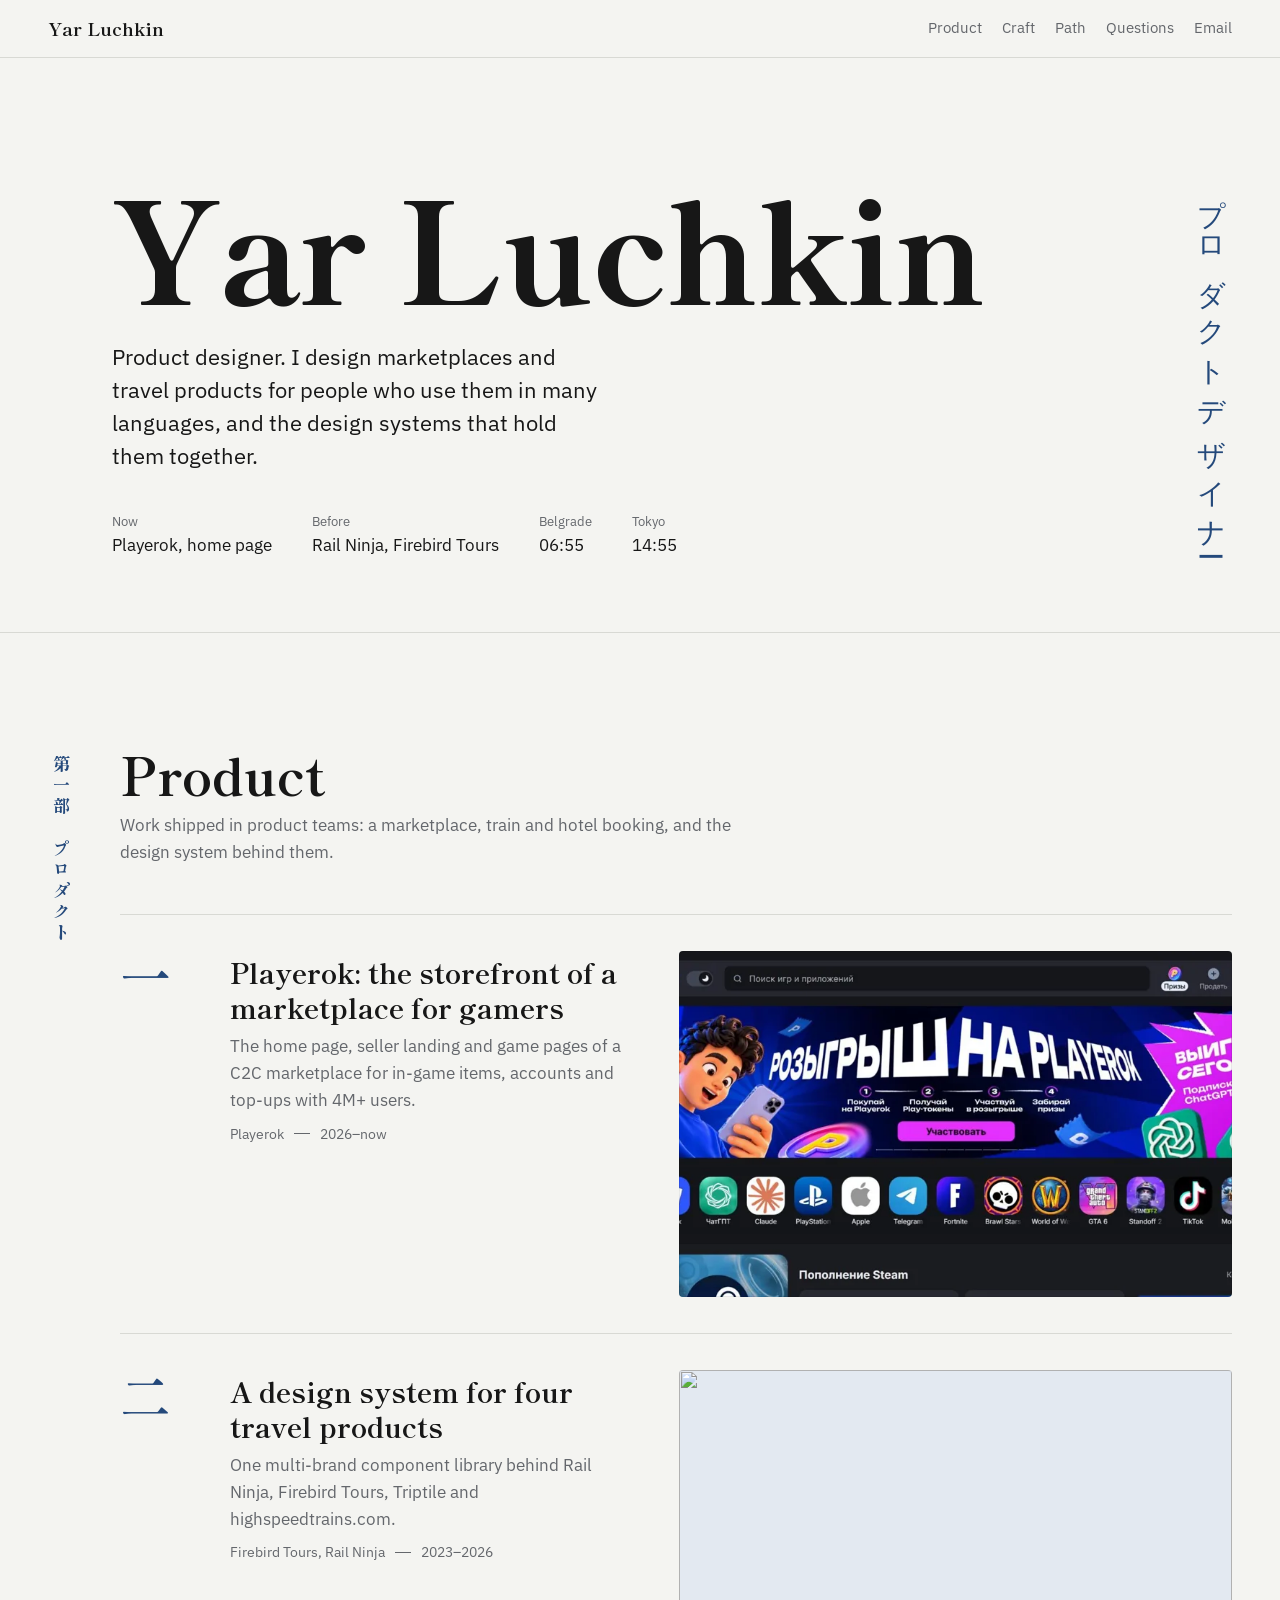
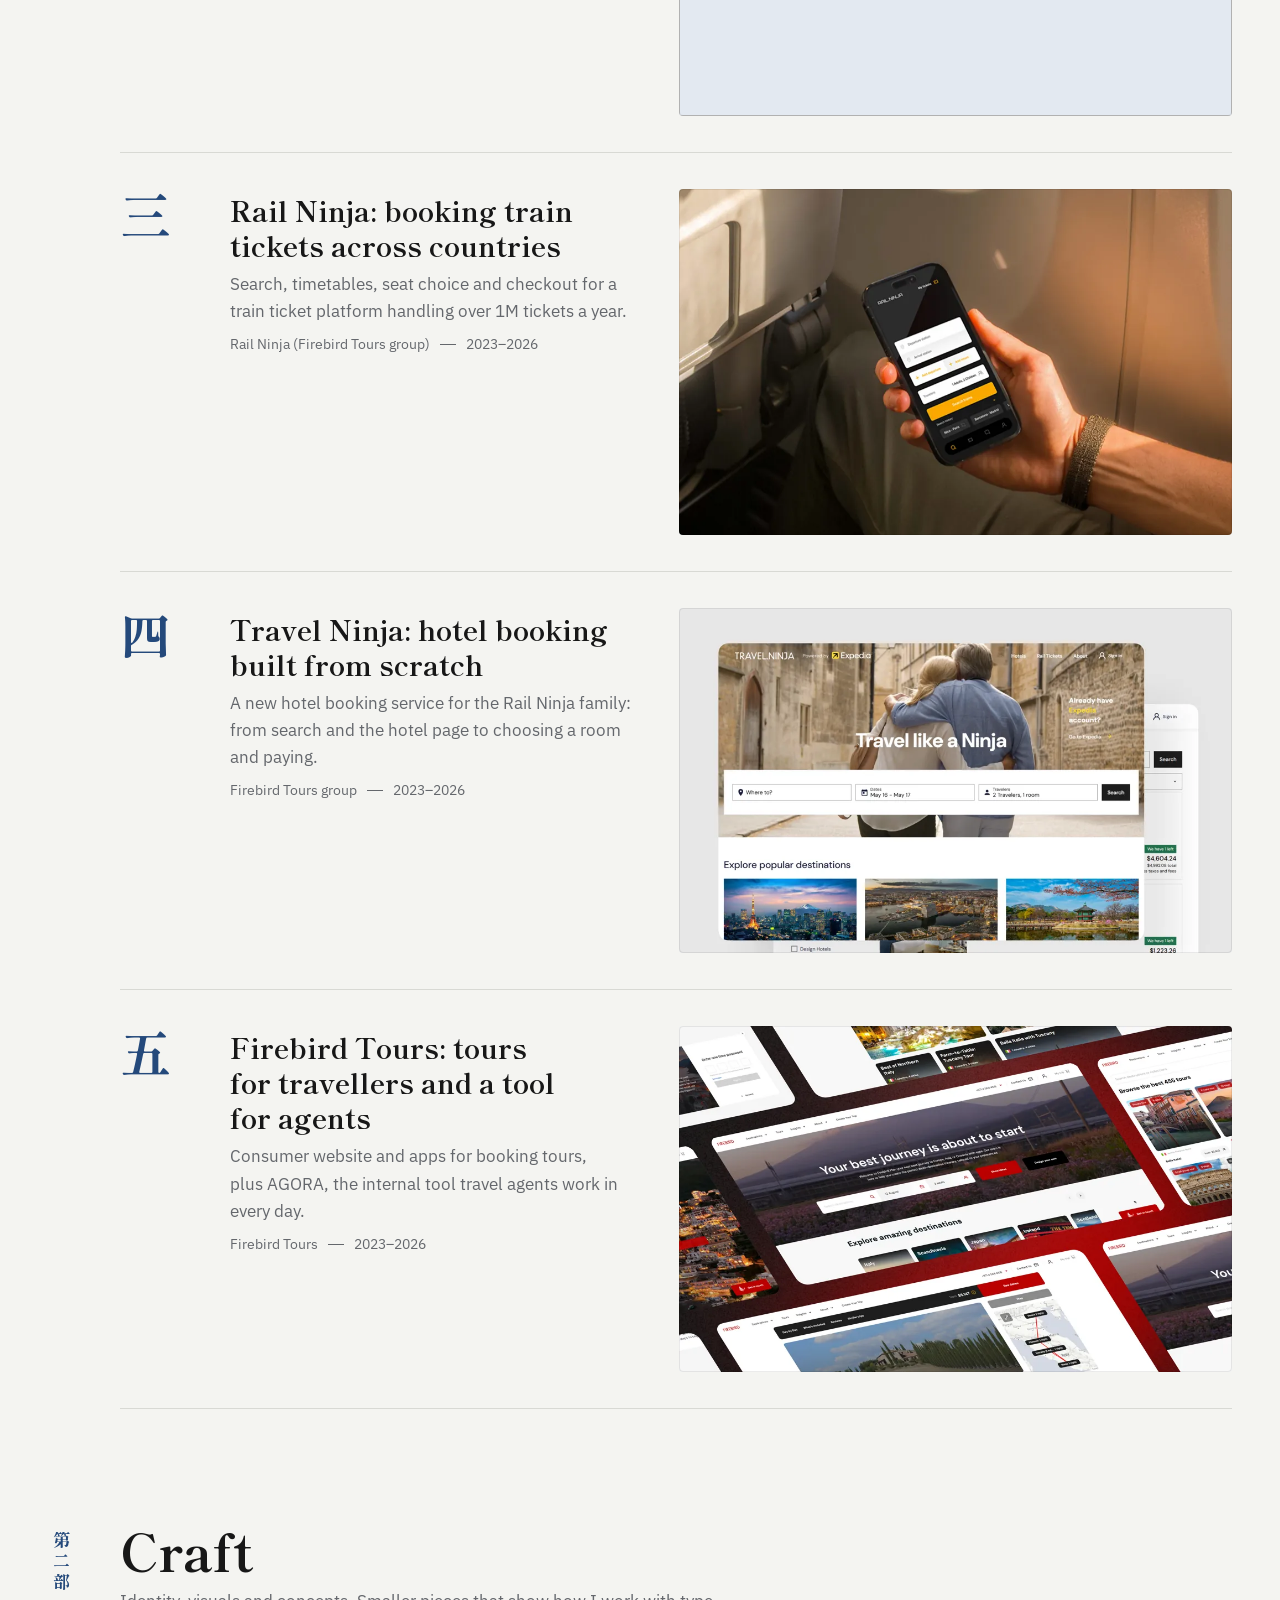
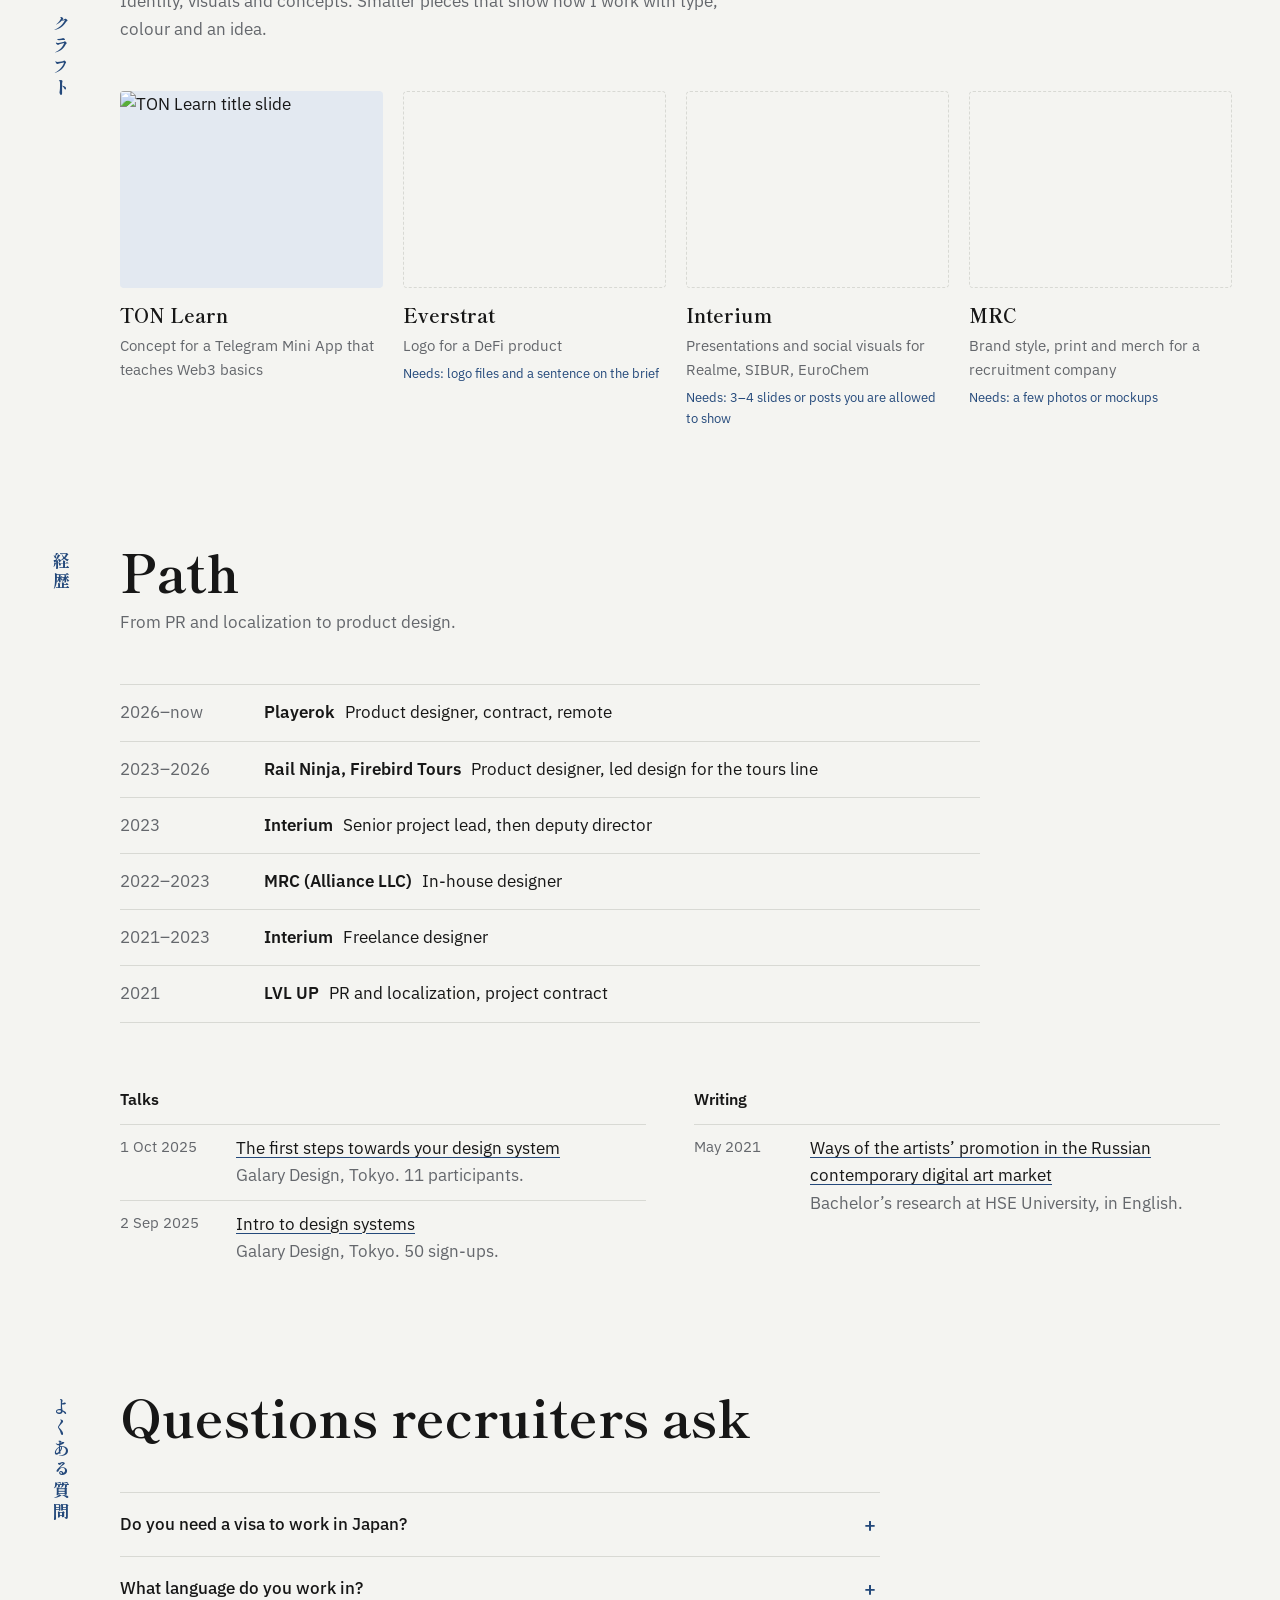
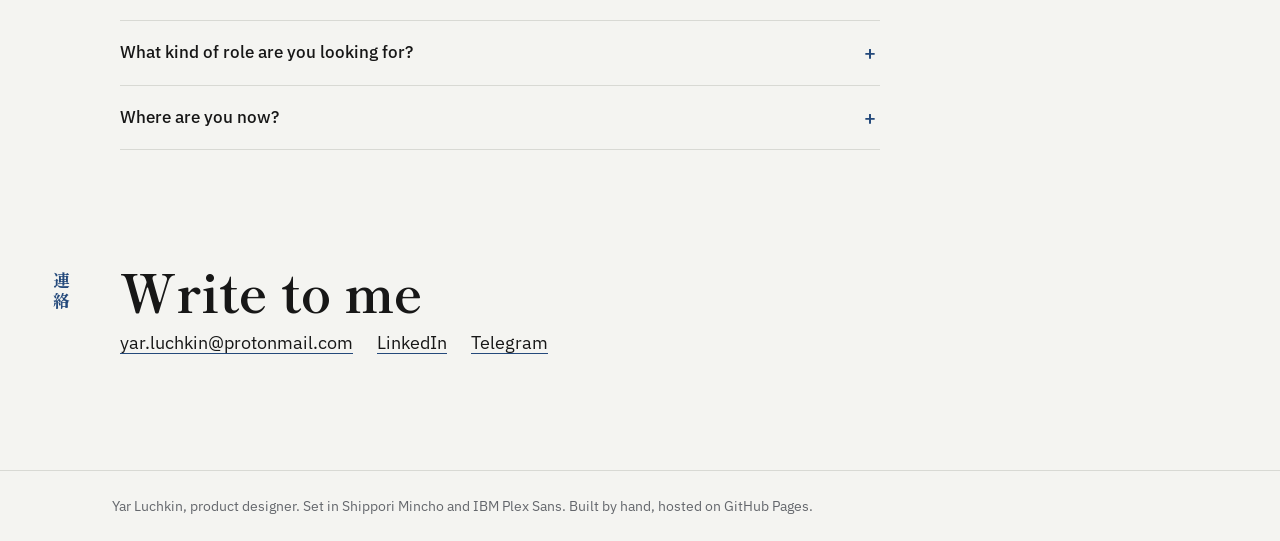
==== lab/index.html @ 08a667ee "Lab edition: editorial layout with parts, vertical labels and kanji numerals Separate experiment und" ====
<!doctype html>
<html lang="en">
<head>
<meta charset="utf-8">
<meta name="viewport" content="width=device-width, initial-scale=1">
<title>Yar Luchkin, product designer</title>
<meta name="description" content="Product designer: design systems, marketplaces and travel products for people across languages.">
<meta name="robots" content="noindex">
<link rel="icon" href="../assets/favicon.svg" type="image/svg+xml">
<link rel="preconnect" href="https://fonts.googleapis.com">
<link rel="preconnect" href="https://fonts.gstatic.com" crossorigin>
<link href="https://fonts.googleapis.com/css2?family=IBM+Plex+Sans:wght@400;500;600&family=Shippori+Mincho+B1:wght@500;700;800&display=swap" rel="stylesheet">
<link rel="stylesheet" href="../lab/lab.css">
</head>
<body>
<a class="skip" href="#main">Skip to content</a>
<header class="bar">
  <a class="bar-name" href="../lab/">Yar Luchkin</a>
  <nav aria-label="Main">
    <a href="../lab/#product">Product</a>
    <a href="../lab/#craft">Craft</a>
    <a href="../lab/#path">Path</a>
    <a href="../lab/#questions">Questions</a>
    <a href="mailto:yar.luchkin@protonmail.com">Email</a>
  </nav>
</header>
<main id="main">

<section class="hero">
  <div class="hero-main">
    <h1>Yar Luchkin</h1>
    <p class="hero-line">Product designer. I design marketplaces and travel products for people who use them in many languages, and the design systems that hold them together.</p>
  </div>
  <p class="hero-vertical" lang="ja" aria-hidden="true">プロダクトデザイナー</p>
  <dl class="hero-facts">
    <div><dt>Now</dt><dd>Playerok, home page</dd></div>
    <div><dt>Before</dt><dd>Rail Ninja, Firebird Tours</dd></div>
    <div><dt>Belgrade</dt><dd><time data-tz="Europe/Belgrade">--:--</time></dd></div>
    <div><dt>Tokyo</dt><dd><time data-tz="Asia/Tokyo">--:--</time></dd></div>
  </dl>
</section>

<section class="part" id="product">
  <p class="rail" lang="ja" aria-hidden="true">第一部　プロダクト</p>
  <div class="part-body">
    <header class="part-head">
      <h2>Product</h2>
      <p>Work shipped in product teams: a marketplace, train and hotel booking, and the design system behind them.</p>
    </header>
    <ol class="work-list">
  <li>
    <a class="work-row" href="work/playerok/">
      <span class="num" lang="ja" aria-hidden="true">一</span>
      <span class="work-text">
        <span class="work-title">Playerok: the storefront of a marketplace for gamers</span>
        <span class="work-line">The home page, seller landing and game pages of a C2C marketplace for in-game items, accounts and top-ups with 4M+ users.</span>
        <span class="work-meta">Playerok<span class="sep" aria-hidden="true"></span>2026–now</span>
      </span>
      <span class="work-img"><img src="../assets/img/playerok/home-1000.webp" alt="" loading="eager" width="1600" height="1000"></span>
    </a>
  </li>
  <li>
    <a class="work-row" href="work/design-system/">
      <span class="num" lang="ja" aria-hidden="true">二</span>
      <span class="work-text">
        <span class="work-title">A design system for four travel products</span>
        <span class="work-line">One multi-brand component library behind Rail Ninja, Firebird Tours, Triptile and highspeedtrains.com.</span>
        <span class="work-meta">Firebird Tours, Rail Ninja<span class="sep" aria-hidden="true"></span>2023–2026</span>
      </span>
      <span class="work-img"><img src="https://framerusercontent.com/images/PuStnQIBGpmB9LFezK4gvB1uaQQ.png?scale-down-to=1024" alt="" loading="lazy" width="1600" height="1000"></span>
    </a>
  </li>
  <li>
    <a class="work-row" href="work/rail-ninja/">
      <span class="num" lang="ja" aria-hidden="true">三</span>
      <span class="work-text">
        <span class="work-title">Rail Ninja: booking train tickets across countries</span>
        <span class="work-line">Search, timetables, seat choice and checkout for a train ticket platform handling over 1M tickets a year.</span>
        <span class="work-meta">Rail Ninja (Firebird Tours group)<span class="sep" aria-hidden="true"></span>2023–2026</span>
      </span>
      <span class="work-img"><img src="../assets/img/rail-ninja/cover-1000.webp" alt="" loading="lazy" width="1600" height="1000"></span>
    </a>
  </li>
  <li>
    <a class="work-row" href="work/travel-ninja/">
      <span class="num" lang="ja" aria-hidden="true">四</span>
      <span class="work-text">
        <span class="work-title">Travel Ninja: hotel booking built from scratch</span>
        <span class="work-line">A new hotel booking service for the Rail Ninja family: from search and the hotel page to choosing a room and paying.</span>
        <span class="work-meta">Firebird Tours group<span class="sep" aria-hidden="true"></span>2023–2026</span>
      </span>
      <span class="work-img"><img src="../assets/img/travel-ninja/cover-1000.webp" alt="" loading="lazy" width="1600" height="1000"></span>
    </a>
  </li>
  <li>
    <a class="work-row" href="work/firebird-tours/">
      <span class="num" lang="ja" aria-hidden="true">五</span>
      <span class="work-text">
        <span class="work-title">Firebird Tours: tours for travellers and a tool for agents</span>
        <span class="work-line">Consumer website and apps for booking tours, plus AGORA, the internal tool travel agents work in every day.</span>
        <span class="work-meta">Firebird Tours<span class="sep" aria-hidden="true"></span>2023–2026</span>
      </span>
      <span class="work-img"><img src="../assets/img/firebird/cover-1000.webp" alt="" loading="lazy" width="1600" height="1000"></span>
    </a>
  </li>
    </ol>
  </div>
</section>

<section class="part" id="craft">
  <p class="rail" lang="ja" aria-hidden="true">第二部　クラフト</p>
  <div class="part-body">
    <header class="part-head">
      <h2>Craft</h2>
      <p>Identity, visuals and concepts. Smaller pieces that show how I work with type, colour and an idea.</p>
    </header>
    <ul class="craft">
  <li class="craft-item"><a href="../work/ton-learn/"><span class="craft-img"><img src="https://framerusercontent.com/images/z6qjIoTX3oU3K5DU6TvPd8UEPsQ.png?scale-down-to=1024" alt="TON Learn title slide" loading="lazy" width="1600" height="900"></span><h3>TON Learn</h3><p>Concept for a Telegram Mini App that teaches Web3 basics</p></a></li>
  <li class="craft-item pending"><span class="craft-ph" aria-hidden="true"></span><h3>Everstrat</h3><p>Logo for a DeFi product</p><p class="todo">Needs: logo files and a sentence on the brief</p></li>
  <li class="craft-item pending"><span class="craft-ph" aria-hidden="true"></span><h3>Interium</h3><p>Presentations and social visuals for Realme, SIBUR, EuroChem</p><p class="todo">Needs: 3–4 slides or posts you are allowed to show</p></li>
  <li class="craft-item pending"><span class="craft-ph" aria-hidden="true"></span><h3>MRC</h3><p>Brand style, print and merch for a recruitment company</p><p class="todo">Needs: a few photos or mockups</p></li>
    </ul>
  </div>
</section>

<section class="part" id="path">
  <p class="rail" lang="ja" aria-hidden="true">経歴</p>
  <div class="part-body">
    <header class="part-head"><h2>Path</h2><p>From PR and localization to product design.</p></header>
    <ol class="path">
  <li><span class="when">2026–now</span><span class="what"><strong>Playerok</strong>Product designer, contract, remote</span></li>
  <li><span class="when">2023–2026</span><span class="what"><strong>Rail Ninja, Firebird Tours</strong>Product designer, led design for the tours line</span></li>
  <li><span class="when">2023</span><span class="what"><strong>Interium</strong>Senior project lead, then deputy director</span></li>
  <li><span class="when">2022–2023</span><span class="what"><strong>MRC (Alliance LLC)</strong>In-house designer</span></li>
  <li><span class="when">2021–2023</span><span class="what"><strong>Interium</strong>Freelance designer</span></li>
  <li><span class="when">2021</span><span class="what"><strong>LVL UP</strong>PR and localization, project contract</span></li>
    </ol>
    <div class="two">
      <div>
        <h3 class="small-head">Talks</h3>
        <ul class="plain">
  <li><time datetime="2025-10-01">1 Oct 2025</time><span><a href="https://www.meetup.com/galary-ux-ui-design-community/events/?type=past">The first steps towards your design system</a><br><span class="muted">Galary Design, Tokyo. 11 participants.</span></span></li>
  <li><time datetime="2025-09-02">2 Sep 2025</time><span><a href="https://www.meetup.com/galary-ux-ui-design-community/events/?type=past">Intro to design systems</a><br><span class="muted">Galary Design, Tokyo. 50 sign-ups.</span></span></li>
        </ul>
      </div>
      <div>
        <h3 class="small-head">Writing</h3>
        <ul class="plain">
  <li><time datetime="2021-05">May 2021</time><span><a href="https://www.researchgate.net/publication/358564840">Ways of the artists’ promotion in the Russian contemporary digital art market</a><br><span class="muted">Bachelor’s research at HSE University, in English.</span></span></li>
        </ul>
      </div>
    </div>
  </div>
</section>

<section class="part" id="questions">
  <p class="rail" lang="ja" aria-hidden="true">よくある質問</p>
  <div class="part-body">
    <header class="part-head"><h2>Questions recruiters ask</h2></header>
    <div class="faq">
  <details><summary>Do you need a visa to work in Japan?</summary><p>Yes, a work visa sponsored by the employer. I hold a bachelor’s degree and have five years of professional design experience, which is the usual basis for it.</p></details>
  <details><summary>What language do you work in?</summary><p>English. My Japanese is around N4–N3: enough for daily life and simple conversations, not yet for work. I’ve been studying since 2018 and keep going.</p></details>
  <details><summary>What kind of role are you looking for?</summary><p>A product designer position in a product team, for the long run. I’m strongest in marketplaces, travel and e-commerce, and in teams that need a design system.</p></details>
  <details><summary>Where are you now?</summary><p>Belgrade, Serbia (UTC+1). I already work remotely with a team in another time zone.</p></details>
    </div>
  </div>
</section>

<section class="part contact" id="contact">
  <p class="rail" lang="ja" aria-hidden="true">連絡</p>
  <div class="part-body">
    <h2 class="contact-title">Write to me</h2>
    <p class="contact-links"><a href="mailto:yar.luchkin@protonmail.com">yar.luchkin@protonmail.com</a><a href="https://www.linkedin.com/in/yar-luchkin/">LinkedIn</a><a href="https://t.me/ceoofdesign">Telegram</a></p>
  </div>
</section>
</main>
<footer class="colophon">
  <p>Yar Luchkin, product designer. Set in Shippori Mincho and IBM Plex Sans. Built by hand, hosted on GitHub Pages.</p>
</footer>
<script>
(function () {
  var els = document.querySelectorAll('[data-tz]');
  function tick() {
    els.forEach(function (el) {
      try {
        el.textContent = new Intl.DateTimeFormat('en-GB', { hour: '2-digit', minute: '2-digit', timeZone: el.dataset.tz }).format(new Date());
      } catch (e) {}
    });
  }
  tick(); setInterval(tick, 30000);
})();
</script>
</body>
</html>
---- lab/lab.css ----
/* Lab edition. Editorial, Japanese book structure: parts (第一部), vertical labels, kanji numerals.
   One accent: 藍 indigo. Display: Shippori Mincho B1. Text: IBM Plex Sans. */

:root {
  --paper: #f4f4f1;
  --ink: #171717;
  --muted: #64676c;
  --rule: #d8d9d4;
  --ai: #24497b;
  --ai-soft: #e3e9f1;
  --rail: 64px;
  --gutter: clamp(16px, 4vw, 48px);
  --measure: 64ch;
  --mincho: "Shippori Mincho B1", "Hiragino Mincho ProN", "Yu Mincho", serif;
  --sans: "IBM Plex Sans", system-ui, sans-serif;
}
@media (prefers-color-scheme: dark) {
  :root:not([data-theme="light"]) {
    --paper: #121315;
    --ink: #ebebe8;
    --muted: #a0a3a8;
    --rule: #2e3035;
    --ai: #93b2e2;
    --ai-soft: #1d2a3d;
  }
}

*, *::before, *::after { box-sizing: border-box; }
html { -webkit-text-size-adjust: 100%; scroll-padding-block-start: 72px; }
body {
  margin: 0; background: var(--paper); color: var(--ink);
  font-family: var(--sans); font-size: 1.0625rem; line-height: 1.6;
  -webkit-font-smoothing: antialiased; -moz-osx-font-smoothing: grayscale;
}
h1, h2, h3 { text-wrap: balance; }
p, li, dd, summary { text-wrap: pretty; }
img { display: block; max-width: 100%; height: auto; }
a { color: inherit; text-decoration-color: var(--ai); text-underline-offset: 0.2em; text-decoration-thickness: from-font; }
@media (hover: hover) { a:hover { color: var(--ai); } }
:focus-visible { outline: 2px solid var(--ai); outline-offset: 3px; border-radius: 2px; }
.skip { position: absolute; left: -999px; }
.skip:focus { left: 16px; top: 16px; background: var(--paper); padding: 8px 12px; z-index: 20; }
.muted { color: var(--muted); }

/* Top bar */
.bar {
  position: sticky; top: 0; z-index: 10;
  display: flex; justify-content: space-between; align-items: center; gap: 16px; flex-wrap: wrap;
  padding: 14px var(--gutter);
  background: color-mix(in oklab, var(--paper) 88%, transparent);
  backdrop-filter: blur(10px);
  border-bottom: 1px solid var(--rule);
}
.bar-name { font-family: var(--mincho); font-weight: 700; font-size: 1.125rem; text-decoration: none; }
.bar nav { display: flex; gap: 20px; flex-wrap: wrap; font-size: 0.9375rem; }
.bar nav a { text-decoration: none; color: var(--muted); }
@media (hover: hover) { .bar nav a:hover { color: var(--ink); } }

/* Hero: name, one line, a vertical title, and two clocks */
.hero {
  display: grid; grid-template-columns: minmax(0, 1fr) auto; gap: 24px clamp(24px, 5vw, 64px);
  padding: clamp(48px, 10vw, 120px) var(--gutter) clamp(40px, 6vw, 72px);
  padding-inline-start: calc(var(--gutter) + var(--rail));
  border-bottom: 1px solid var(--rule);
}
.hero h1 {
  font-family: var(--mincho); font-weight: 800; letter-spacing: -0.01em;
  font-size: clamp(3.25rem, 11vw, 9.5rem); line-height: 0.95; margin: 0 0 28px;
}
.hero-line { font-size: clamp(1.125rem, 2vw, 1.375rem); line-height: 1.5; max-width: 38ch; margin: 0; }
.hero-vertical {
  writing-mode: vertical-rl; font-family: var(--mincho); font-weight: 500;
  font-size: clamp(1.25rem, 2.2vw, 1.75rem); letter-spacing: 0.3em; margin: 0; color: var(--ai);
  align-self: start; grid-row: 1 / span 2; grid-column: 2;
}
.hero-facts { grid-column: 1; display: grid; grid-template-columns: repeat(4, max-content); gap: 8px 40px; margin: 16px 0 0; }
.hero-facts dt { font-size: 0.8125rem; color: var(--muted); }
.hero-facts dd { margin: 0; font-variant-numeric: tabular-nums; }

/* Parts: vertical rail label + body */
.part {
  display: grid; grid-template-columns: var(--rail) minmax(0, 1fr); column-gap: 8px;
  padding: clamp(56px, 9vw, 112px) var(--gutter) 0;
}
.rail {
  writing-mode: vertical-rl; margin: 0; align-self: start; justify-self: start; position: sticky; top: 88px; padding-top: 10px;
  font-family: var(--mincho); font-weight: 700; font-size: 1.0625rem; letter-spacing: 0.24em; color: var(--ai);
}
.part-head { margin-bottom: clamp(28px, 4vw, 48px); max-width: var(--measure); }
.part-head h2, .contact-title { font-family: var(--mincho); font-weight: 700; font-size: clamp(2rem, 4.5vw, 3.25rem); line-height: 1.1; margin: 0 0 10px; }
.part-head p { margin: 0; color: var(--muted); }

/* Product: numbered rows, numeral column, text, picture */
.work-list { list-style: none; margin: 0; padding: 0; border-top: 1px solid var(--rule); }
.work-row {
  display: grid; grid-template-columns: 4.5rem minmax(0, 1fr) minmax(0, 1.35fr); gap: 20px clamp(20px, 3vw, 40px);
  padding: clamp(24px, 3vw, 36px) 0; border-bottom: 1px solid var(--rule); text-decoration: none; align-items: start;
}
.num { font-family: var(--mincho); font-weight: 800; font-size: clamp(2.5rem, 4vw, 3.5rem); line-height: 1; color: var(--ai); }
.work-text { display: flex; flex-direction: column; gap: 8px; padding-top: 4px; }
.work-title { font-family: var(--mincho); font-weight: 700; font-size: clamp(1.375rem, 2.2vw, 1.75rem); line-height: 1.25; }
.work-line { color: var(--muted); max-width: 46ch; }
.work-meta { font-size: 0.875rem; color: var(--muted); display: flex; align-items: center; gap: 10px; }
.sep { width: 16px; height: 1px; background: currentColor; display: inline-block; }
.work-img { display: block; border-radius: 4px; overflow: hidden; aspect-ratio: 16 / 10; outline: 1px solid oklch(0 0 0 / 0.08); outline-offset: -1px; background: var(--ai-soft); }
.work-img img { width: 100%; height: 100%; object-fit: cover; object-position: top; transition: scale 400ms cubic-bezier(0.2, 0, 0, 1); }
@media (hover: hover) and (prefers-reduced-motion: no-preference) {
  .work-row:hover .work-img img { scale: 1.02; }
}
@media (hover: hover) { .work-row:hover .work-title { color: var(--ai); } }

/* Craft: smaller grid */
.craft { list-style: none; margin: 0; padding: 0; display: grid; grid-template-columns: repeat(4, minmax(0, 1fr)); gap: 28px 20px; }
.craft-item a { text-decoration: none; display: block; }
.craft-img, .craft-ph { display: block; aspect-ratio: 4 / 3; border-radius: 4px; overflow: hidden; margin-bottom: 12px; background: var(--ai-soft); }
.craft-img img { width: 100%; height: 100%; object-fit: cover; }
.craft-ph { border: 1px dashed var(--rule); background: transparent; }
.craft h3 { font-family: var(--mincho); font-weight: 700; font-size: 1.1875rem; margin: 0 0 4px; }
.craft p { margin: 0; color: var(--muted); font-size: 0.9375rem; }
.craft .todo { color: var(--ai); margin-top: 6px; font-size: 0.8125rem; }

/* Path */
.path { list-style: none; margin: 0 0 clamp(40px, 6vw, 64px); padding: 0; border-top: 1px solid var(--rule); max-width: 860px; }
.path li { display: grid; grid-template-columns: 8rem minmax(0, 1fr); gap: 16px; padding: 14px 0; border-bottom: 1px solid var(--rule); }
.path .when { color: var(--muted); font-variant-numeric: tabular-nums; }
.path strong { font-weight: 600; margin-right: 10px; }
.two { display: grid; grid-template-columns: repeat(2, minmax(0, 1fr)); gap: 32px 48px; max-width: 1100px; }
.small-head { font-size: 1rem; font-weight: 600; margin: 0 0 12px; }
.plain { list-style: none; margin: 0; padding: 0; }
.plain li { display: grid; grid-template-columns: 6.5rem minmax(0, 1fr); gap: 12px; padding: 10px 0; border-top: 1px solid var(--rule); }
.plain time { color: var(--muted); font-variant-numeric: tabular-nums; font-size: 0.9375rem; }

/* FAQ */
.faq { max-width: 760px; border-top: 1px solid var(--rule); }
.faq details { border-bottom: 1px solid var(--rule); }
.faq summary { cursor: pointer; padding: 18px 32px 18px 0; font-weight: 500; list-style: none; position: relative; }
.faq summary::-webkit-details-marker { display: none; }
.faq summary::after { content: "+"; position: absolute; right: 4px; top: 16px; font-size: 1.25rem; color: var(--ai); transition: rotate 200ms ease-out; }
.faq details[open] summary::after { rotate: 45deg; }
.faq p { margin: 0 0 20px; color: var(--muted); max-width: var(--measure); }

/* Contact */
.contact { padding-bottom: clamp(56px, 9vw, 112px); }
.contact-links { display: flex; gap: 24px; flex-wrap: wrap; font-size: 1.125rem; margin: 8px 0 0; }
.colophon { border-top: 1px solid var(--rule); padding: 24px var(--gutter); padding-inline-start: calc(var(--gutter) + var(--rail)); color: var(--muted); font-size: 0.875rem; }
.colophon p { margin: 0; }

/* Case page */
.case { padding: clamp(40px, 7vw, 88px) var(--gutter) 0; padding-inline-start: calc(var(--gutter) + var(--rail)); max-width: 1320px; }
.crumb { font-size: 0.9375rem; color: var(--muted); margin: 0 0 20px; }
.case-num { font-family: var(--mincho); font-weight: 800; color: var(--ai); font-size: clamp(3rem, 6vw, 5rem); line-height: 1; display: block; margin-bottom: 12px; }
.case h1 { font-family: var(--mincho); font-weight: 700; font-size: clamp(2.25rem, 5vw, 4rem); line-height: 1.08; margin: 0 0 20px; max-width: 18ch; }
.case-lede { font-size: clamp(1.125rem, 1.8vw, 1.3125rem); max-width: 48ch; margin: 0 0 32px; }
.case-meta { display: grid; grid-template-columns: repeat(4, minmax(0, 1fr)); gap: 16px 24px; margin: 0 0 clamp(32px, 5vw, 56px); padding: 16px 0; border-block: 1px solid var(--rule); }
.case-meta dt { font-size: 0.8125rem; color: var(--muted); }
.case-meta dd { margin: 2px 0 0; font-size: 0.9375rem; }
.case-cover, .case-gallery figure { margin: 0; border-radius: 4px; overflow: hidden; outline: 1px solid oklch(0 0 0 / 0.08); outline-offset: -1px; background: var(--ai-soft); }
.case-cover img, .case-gallery img { width: 100%; }
.case-body { margin: clamp(40px, 6vw, 72px) 0; }
.case-sec { display: grid; grid-template-columns: 12rem minmax(0, 1fr); gap: 8px 40px; padding: 24px 0; border-top: 1px solid var(--rule); }
.case-sec h2 { font-family: var(--mincho); font-weight: 700; font-size: 1.25rem; margin: 0; }
.prose { max-width: var(--measure); }
.prose > :first-child { margin-top: 0; }
.prose ul { padding-left: 1.1em; margin: 0; }
.prose li { margin-bottom: 10px; }
.prose strong { font-weight: 600; }
.case-gallery { display: grid; gap: 20px; }
.case-gallery figcaption { font-size: 0.875rem; color: var(--muted); padding: 10px 14px; background: var(--paper); }
.case-next { margin: clamp(40px, 6vw, 72px) 0; padding-top: 24px; border-top: 1px solid var(--rule); }
.case-next a { text-decoration: none; font-family: var(--mincho); font-weight: 700; font-size: clamp(1.375rem, 2.6vw, 2rem); display: inline-flex; flex-direction: column; }
.case-next .muted { font-family: var(--sans); font-weight: 400; font-size: 0.875rem; }

/* Narrow screens: rail turns into a horizontal label above the section */
@media (max-width: 900px) {
  .work-row { grid-template-columns: 3rem minmax(0, 1fr); }
  .work-img { grid-column: 1 / -1; }
  .craft { grid-template-columns: repeat(2, minmax(0, 1fr)); }
  .two { grid-template-columns: 1fr; }
  .case-meta { grid-template-columns: repeat(2, minmax(0, 1fr)); }
  .case-sec { grid-template-columns: 1fr; }
}
@media (max-width: 640px) {
  :root { --rail: 0px; }
  body { font-size: 1rem; }
  .part { grid-template-columns: 1fr; }
  .rail { writing-mode: horizontal-tb; position: static; letter-spacing: 0.12em; font-size: 0.9375rem; margin-bottom: 12px; }
  .hero { grid-template-columns: 1fr; }
  .hero-vertical { writing-mode: horizontal-tb; grid-row: auto; grid-column: 1; letter-spacing: 0.12em; font-size: 1rem; order: -1; }
  .hero-facts { grid-template-columns: repeat(2, max-content); gap: 8px 32px; }
  .craft { grid-template-columns: 1fr; }
  .path li, .plain li { grid-template-columns: 1fr; gap: 2px; }
  .bar nav { gap: 14px; font-size: 0.875rem; }
}
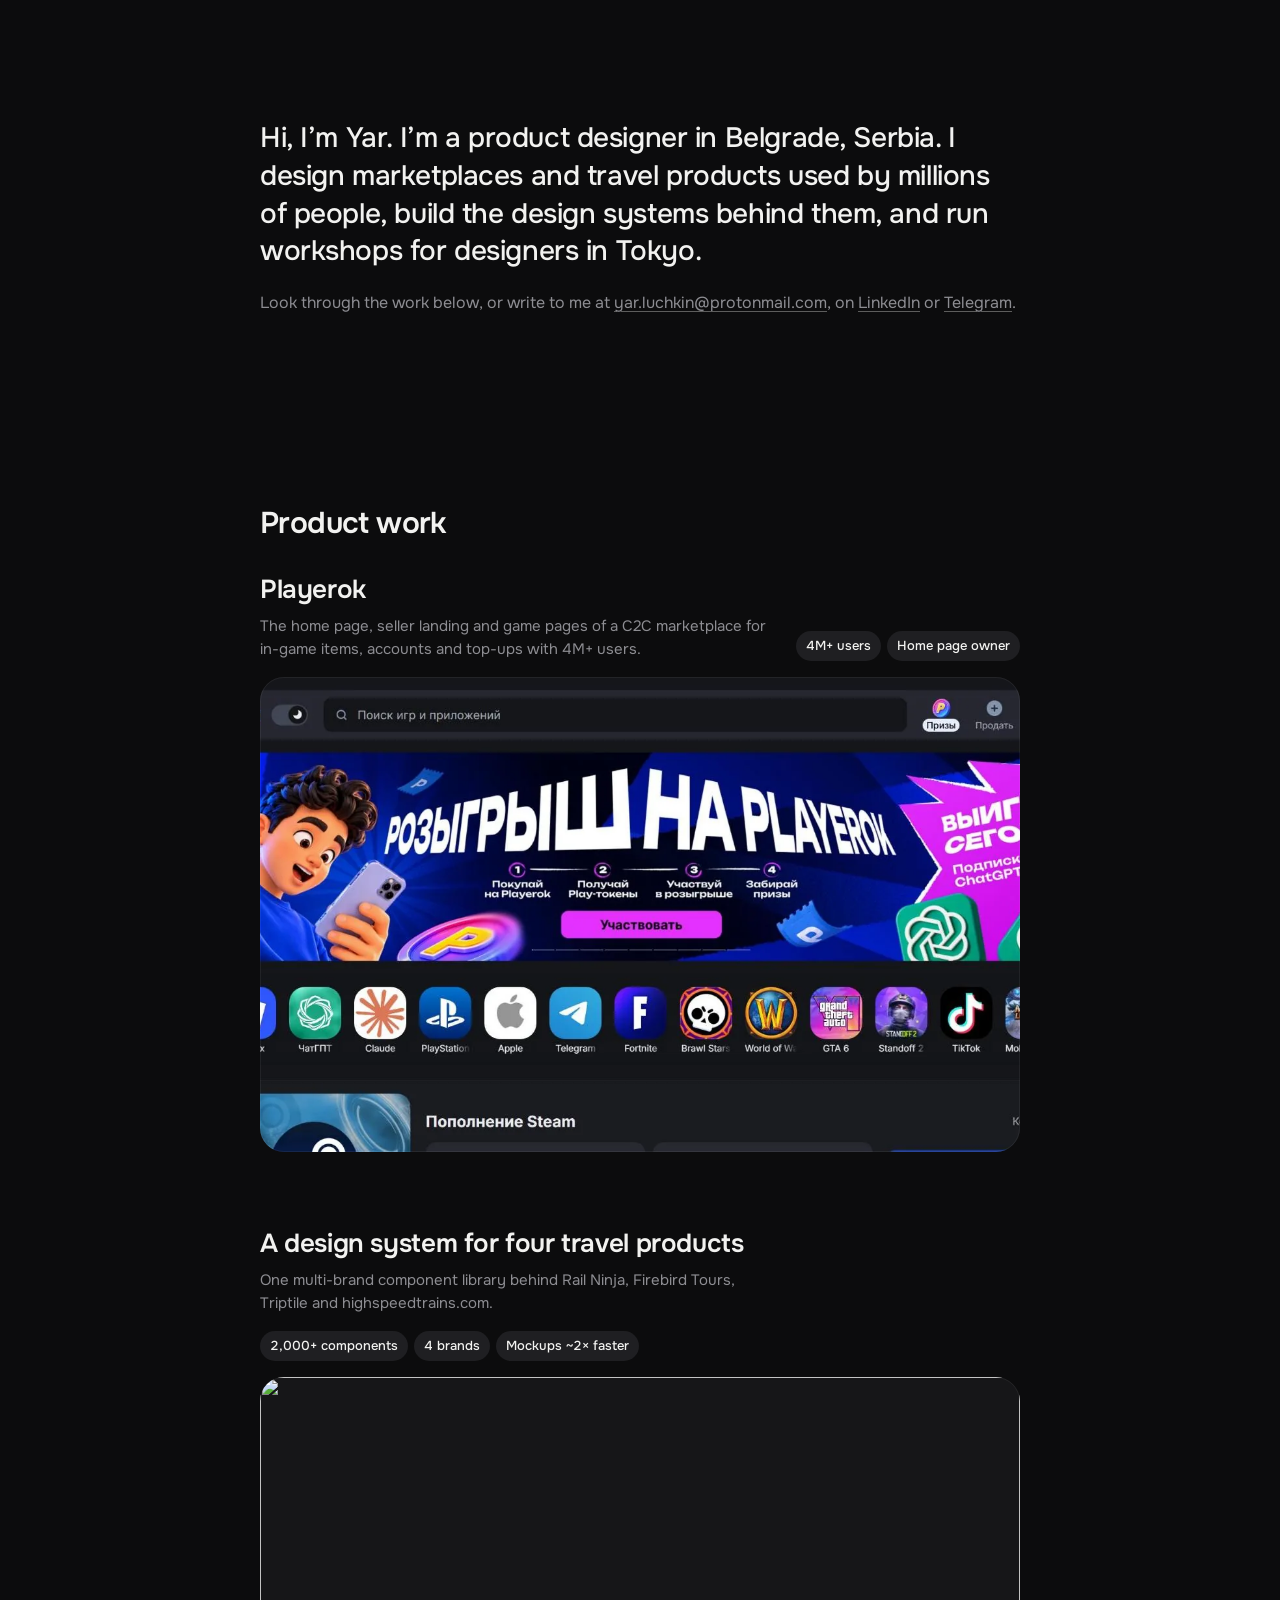
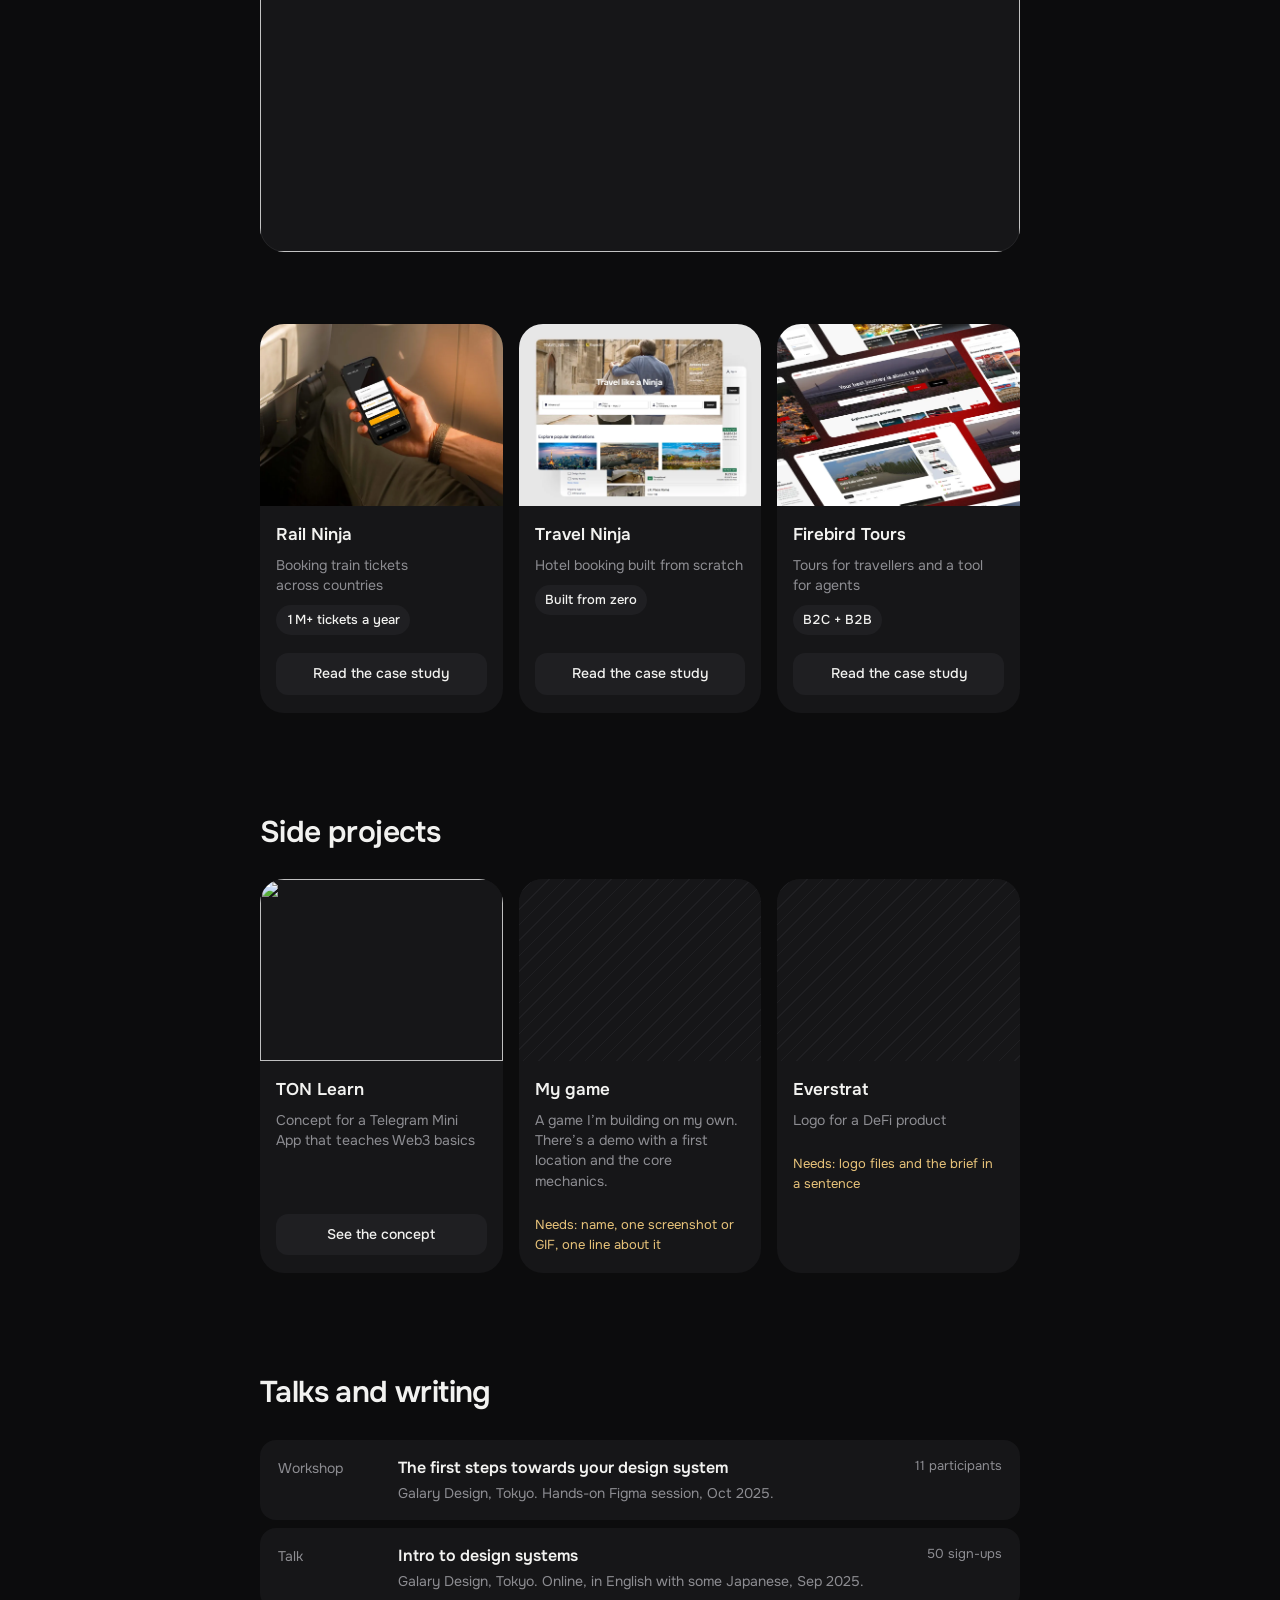
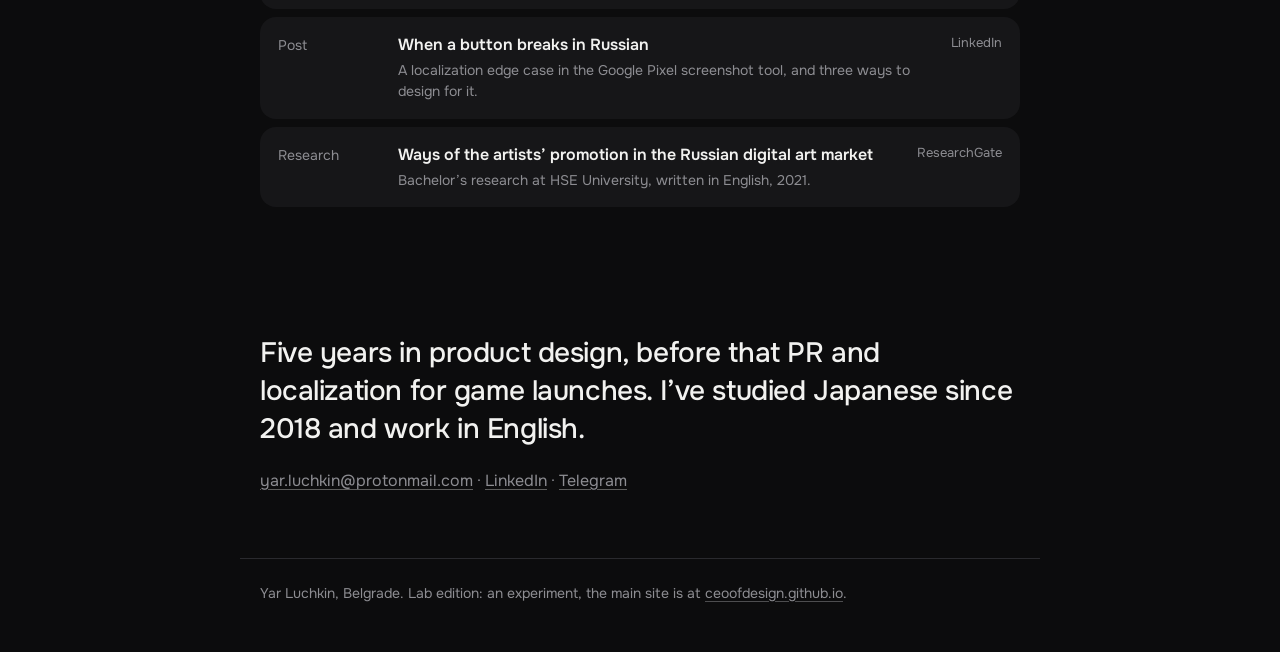
==== commit ceb01ad0: "Lab edition 2: one dark column, work first; drop unverified Travel Ninja claim Co-Authored-By: Claud" ====
--- a/lab/index.html
+++ b/lab/index.html
@@ -3,192 +3,94 @@
 <head>
 <meta charset="utf-8">
 <meta name="viewport" content="width=device-width, initial-scale=1">
-<title>Yar Luchkin, product designer</title>
-<meta name="description" content="Product designer: design systems, marketplaces and travel products for people across languages.">
+<meta name="color-scheme" content="dark">
+<title>Yar Luchkin</title>
+<meta name="description" content="Product designer in Belgrade: marketplaces, travel products and design systems.">
 <meta name="robots" content="noindex">
 <link rel="icon" href="../assets/favicon.svg" type="image/svg+xml">
 <link rel="preconnect" href="https://fonts.googleapis.com">
 <link rel="preconnect" href="https://fonts.gstatic.com" crossorigin>
-<link href="https://fonts.googleapis.com/css2?family=IBM+Plex+Sans:wght@400;500;600&family=Shippori+Mincho+B1:wght@500;700;800&display=swap" rel="stylesheet">
+<link href="https://fonts.googleapis.com/css2?family=Onest:wght@400;500;600&display=swap" rel="stylesheet">
 <link rel="stylesheet" href="../lab/lab.css">
 </head>
 <body>
 <a class="skip" href="#main">Skip to content</a>
-<header class="bar">
-  <a class="bar-name" href="../lab/">Yar Luchkin</a>
-  <nav aria-label="Main">
-    <a href="../lab/#product">Product</a>
-    <a href="../lab/#craft">Craft</a>
-    <a href="../lab/#path">Path</a>
-    <a href="../lab/#questions">Questions</a>
-    <a href="mailto:yar.luchkin@protonmail.com">Email</a>
-  </nav>
-</header>
-<main id="main">
+<main id="main" class="col">
 
-<section class="hero">
-  <div class="hero-main">
-    <h1>Yar Luchkin</h1>
-    <p class="hero-line">Product designer. I design marketplaces and travel products for people who use them in many languages, and the design systems that hold them together.</p>
-  </div>
-  <p class="hero-vertical" lang="ja" aria-hidden="true">プロダクトデザイナー</p>
-  <dl class="hero-facts">
-    <div><dt>Now</dt><dd>Playerok, home page</dd></div>
-    <div><dt>Before</dt><dd>Rail Ninja, Firebird Tours</dd></div>
-    <div><dt>Belgrade</dt><dd><time data-tz="Europe/Belgrade">--:--</time></dd></div>
-    <div><dt>Tokyo</dt><dd><time data-tz="Asia/Tokyo">--:--</time></dd></div>
-  </dl>
+<section class="intro">
+  <p class="hello">Hi, I’m Yar. I’m a product designer in Belgrade, Serbia. I design marketplaces and travel products used by millions of people, build the design systems behind them, and run workshops for designers in Tokyo.</p>
+  <p class="reach">Look through the work below, or write to me at <a href="mailto:yar.luchkin@protonmail.com">yar.luchkin@protonmail.com</a>, on <a href="https://www.linkedin.com/in/yar-luchkin/">LinkedIn</a> or <a href="https://t.me/ceoofdesign">Telegram</a>.</p>
 </section>
 
-<section class="part" id="product">
-  <p class="rail" lang="ja" aria-hidden="true">第一部　プロダクト</p>
-  <div class="part-body">
-    <header class="part-head">
-      <h2>Product</h2>
-      <p>Work shipped in product teams: a marketplace, train and hotel booking, and the design system behind them.</p>
-    </header>
-    <ol class="work-list">
-  <li>
-    <a class="work-row" href="work/playerok/">
-      <span class="num" lang="ja" aria-hidden="true">一</span>
-      <span class="work-text">
-        <span class="work-title">Playerok: the storefront of a marketplace for gamers</span>
-        <span class="work-line">The home page, seller landing and game pages of a C2C marketplace for in-game items, accounts and top-ups with 4M+ users.</span>
-        <span class="work-meta">Playerok<span class="sep" aria-hidden="true"></span>2026–now</span>
-      </span>
-      <span class="work-img"><img src="../assets/img/playerok/home-1000.webp" alt="" loading="eager" width="1600" height="1000"></span>
-    </a>
-  </li>
-  <li>
-    <a class="work-row" href="work/design-system/">
-      <span class="num" lang="ja" aria-hidden="true">二</span>
-      <span class="work-text">
-        <span class="work-title">A design system for four travel products</span>
-        <span class="work-line">One multi-brand component library behind Rail Ninja, Firebird Tours, Triptile and highspeedtrains.com.</span>
-        <span class="work-meta">Firebird Tours, Rail Ninja<span class="sep" aria-hidden="true"></span>2023–2026</span>
-      </span>
-      <span class="work-img"><img src="https://framerusercontent.com/images/PuStnQIBGpmB9LFezK4gvB1uaQQ.png?scale-down-to=1024" alt="" loading="lazy" width="1600" height="1000"></span>
-    </a>
-  </li>
-  <li>
-    <a class="work-row" href="work/rail-ninja/">
-      <span class="num" lang="ja" aria-hidden="true">三</span>
-      <span class="work-text">
-        <span class="work-title">Rail Ninja: booking train tickets across countries</span>
-        <span class="work-line">Search, timetables, seat choice and checkout for a train ticket platform handling over 1M tickets a year.</span>
-        <span class="work-meta">Rail Ninja (Firebird Tours group)<span class="sep" aria-hidden="true"></span>2023–2026</span>
-      </span>
-      <span class="work-img"><img src="../assets/img/rail-ninja/cover-1000.webp" alt="" loading="lazy" width="1600" height="1000"></span>
-    </a>
-  </li>
-  <li>
-    <a class="work-row" href="work/travel-ninja/">
-      <span class="num" lang="ja" aria-hidden="true">四</span>
-      <span class="work-text">
-        <span class="work-title">Travel Ninja: hotel booking built from scratch</span>
-        <span class="work-line">A new hotel booking service for the Rail Ninja family: from search and the hotel page to choosing a room and paying.</span>
-        <span class="work-meta">Firebird Tours group<span class="sep" aria-hidden="true"></span>2023–2026</span>
-      </span>
-      <span class="work-img"><img src="../assets/img/travel-ninja/cover-1000.webp" alt="" loading="lazy" width="1600" height="1000"></span>
-    </a>
-  </li>
-  <li>
-    <a class="work-row" href="work/firebird-tours/">
-      <span class="num" lang="ja" aria-hidden="true">五</span>
-      <span class="work-text">
-        <span class="work-title">Firebird Tours: tours for travellers and a tool for agents</span>
-        <span class="work-line">Consumer website and apps for booking tours, plus AGORA, the internal tool travel agents work in every day.</span>
-        <span class="work-meta">Firebird Tours<span class="sep" aria-hidden="true"></span>2023–2026</span>
-      </span>
-      <span class="work-img"><img src="../assets/img/firebird/cover-1000.webp" alt="" loading="lazy" width="1600" height="1000"></span>
-    </a>
-  </li>
-    </ol>
+<section aria-labelledby="work">
+  <h2 class="section-title" id="work">Product work</h2>
+  <article class="feature">
+  <header class="feature-head">
+    <div><h2><a href="work/playerok/">Playerok</a></h2><p class="sub">The home page, seller landing and game pages of a C2C marketplace for in-game items, accounts and top-ups with 4M+ users.</p></div>
+    <div class="chips"><span class="chip">4M+ users</span><span class="chip">Home page owner</span></div>
+  </header>
+  <a class="media" href="work/playerok/" tabindex="-1" aria-hidden="true"><img src="../assets/img/playerok/home.webp" srcset="../assets/img/playerok/home-1000.webp 1000w, ../assets/img/playerok/home.webp 2000w" sizes="(max-width: 820px) 100vw, 1080px" alt="" loading="lazy" width="1600" height="1000"></a>
+</article>
+  <article class="feature">
+  <header class="feature-head">
+    <div><h2><a href="work/design-system/">A design system for four travel products</a></h2><p class="sub">One multi-brand component library behind Rail Ninja, Firebird Tours, Triptile and highspeedtrains.com.</p></div>
+    <div class="chips"><span class="chip">2,000+ components</span><span class="chip">4 brands</span><span class="chip">Mockups ~2× faster</span></div>
+  </header>
+  <a class="media" href="work/design-system/" tabindex="-1" aria-hidden="true"><img src="https://framerusercontent.com/images/PuStnQIBGpmB9LFezK4gvB1uaQQ.png?scale-down-to=2000" alt="" loading="lazy" width="1600" height="1000"></a>
+</article>
+  <div class="grid">
+    <article class="card">
+  <a class="media" href="work/rail-ninja/" tabindex="-1" aria-hidden="true"><img src="../assets/img/rail-ninja/cover-1000.webp" alt="" loading="lazy" width="1600" height="1000"></a>
+  <div class="card-body">
+    <h3><a href="work/rail-ninja/">Rail Ninja</a></h3>
+    <p class="sub">Booking train tickets across countries</p>
+    <div class="chips"><span class="chip">1M+ tickets a year</span></div>
+    <a class="btn" href="work/rail-ninja/">Read the case study</a>
+  </div>
+</article><article class="card">
+  <a class="media" href="work/travel-ninja/" tabindex="-1" aria-hidden="true"><img src="../assets/img/travel-ninja/cover-1000.webp" alt="" loading="lazy" width="1600" height="1000"></a>
+  <div class="card-body">
+    <h3><a href="work/travel-ninja/">Travel Ninja</a></h3>
+    <p class="sub">Hotel booking built from scratch</p>
+    <div class="chips"><span class="chip">Built from zero</span></div>
+    <a class="btn" href="work/travel-ninja/">Read the case study</a>
+  </div>
+</article><article class="card">
+  <a class="media" href="work/firebird-tours/" tabindex="-1" aria-hidden="true"><img src="../assets/img/firebird/cover-1000.webp" alt="" loading="lazy" width="1600" height="1000"></a>
+  <div class="card-body">
+    <h3><a href="work/firebird-tours/">Firebird Tours</a></h3>
+    <p class="sub">Tours for travellers and a tool for agents</p>
+    <div class="chips"><span class="chip">B2C + B2B</span></div>
+    <a class="btn" href="work/firebird-tours/">Read the case study</a>
+  </div>
+</article>
   </div>
 </section>
 
-<section class="part" id="craft">
-  <p class="rail" lang="ja" aria-hidden="true">第二部　クラフト</p>
-  <div class="part-body">
-    <header class="part-head">
-      <h2>Craft</h2>
-      <p>Identity, visuals and concepts. Smaller pieces that show how I work with type, colour and an idea.</p>
-    </header>
-    <ul class="craft">
-  <li class="craft-item"><a href="../work/ton-learn/"><span class="craft-img"><img src="https://framerusercontent.com/images/z6qjIoTX3oU3K5DU6TvPd8UEPsQ.png?scale-down-to=1024" alt="TON Learn title slide" loading="lazy" width="1600" height="900"></span><h3>TON Learn</h3><p>Concept for a Telegram Mini App that teaches Web3 basics</p></a></li>
-  <li class="craft-item pending"><span class="craft-ph" aria-hidden="true"></span><h3>Everstrat</h3><p>Logo for a DeFi product</p><p class="todo">Needs: logo files and a sentence on the brief</p></li>
-  <li class="craft-item pending"><span class="craft-ph" aria-hidden="true"></span><h3>Interium</h3><p>Presentations and social visuals for Realme, SIBUR, EuroChem</p><p class="todo">Needs: 3–4 slides or posts you are allowed to show</p></li>
-  <li class="craft-item pending"><span class="craft-ph" aria-hidden="true"></span><h3>MRC</h3><p>Brand style, print and merch for a recruitment company</p><p class="todo">Needs: a few photos or mockups</p></li>
-    </ul>
+<section aria-labelledby="side">
+  <h2 class="section-title" id="side">Side projects</h2>
+  <div class="grid">
+    <article class="card"><a class="media" href="../work/ton-learn/" tabindex="-1" aria-hidden="true"><img src="https://framerusercontent.com/images/z6qjIoTX3oU3K5DU6TvPd8UEPsQ.png?scale-down-to=1024" alt="" loading="lazy" width="1600" height="900"></a><div class="card-body"><h3><a href="../work/ton-learn/">TON Learn</a></h3><p class="sub">Concept for a Telegram Mini App that teaches Web3 basics</p><a class="btn" href="../work/ton-learn/">See the concept</a></div></article><article class="card pending"><span class="media ph" aria-hidden="true"></span><div class="card-body"><h3>My game</h3><p class="sub">A game I’m building on my own. There’s a demo with a first location and the core mechanics.</p><p class="todo">Needs: name, one screenshot or GIF, one line about it</p></div></article><article class="card pending"><span class="media ph" aria-hidden="true"></span><div class="card-body"><h3>Everstrat</h3><p class="sub">Logo for a DeFi product</p><p class="todo">Needs: logo files and the brief in a sentence</p></div></article>
   </div>
 </section>
 
-<section class="part" id="path">
-  <p class="rail" lang="ja" aria-hidden="true">経歴</p>
-  <div class="part-body">
-    <header class="part-head"><h2>Path</h2><p>From PR and localization to product design.</p></header>
-    <ol class="path">
-  <li><span class="when">2026–now</span><span class="what"><strong>Playerok</strong>Product designer, contract, remote</span></li>
-  <li><span class="when">2023–2026</span><span class="what"><strong>Rail Ninja, Firebird Tours</strong>Product designer, led design for the tours line</span></li>
-  <li><span class="when">2023</span><span class="what"><strong>Interium</strong>Senior project lead, then deputy director</span></li>
-  <li><span class="when">2022–2023</span><span class="what"><strong>MRC (Alliance LLC)</strong>In-house designer</span></li>
-  <li><span class="when">2021–2023</span><span class="what"><strong>Interium</strong>Freelance designer</span></li>
-  <li><span class="when">2021</span><span class="what"><strong>LVL UP</strong>PR and localization, project contract</span></li>
-    </ol>
-    <div class="two">
-      <div>
-        <h3 class="small-head">Talks</h3>
-        <ul class="plain">
-  <li><time datetime="2025-10-01">1 Oct 2025</time><span><a href="https://www.meetup.com/galary-ux-ui-design-community/events/?type=past">The first steps towards your design system</a><br><span class="muted">Galary Design, Tokyo. 11 participants.</span></span></li>
-  <li><time datetime="2025-09-02">2 Sep 2025</time><span><a href="https://www.meetup.com/galary-ux-ui-design-community/events/?type=past">Intro to design systems</a><br><span class="muted">Galary Design, Tokyo. 50 sign-ups.</span></span></li>
-        </ul>
-      </div>
-      <div>
-        <h3 class="small-head">Writing</h3>
-        <ul class="plain">
-  <li><time datetime="2021-05">May 2021</time><span><a href="https://www.researchgate.net/publication/358564840">Ways of the artists’ promotion in the Russian contemporary digital art market</a><br><span class="muted">Bachelor’s research at HSE University, in English.</span></span></li>
-        </ul>
-      </div>
-    </div>
-  </div>
+<section aria-labelledby="talks">
+  <h2 class="section-title" id="talks">Talks and writing</h2>
+  <ul class="list">
+<li><a href="https://www.meetup.com/galary-ux-ui-design-community/events/?type=past"><span class="kind">Workshop</span><span class="t">The first steps towards your design system</span><span class="sub">Galary Design, Tokyo. Hands-on Figma session, Oct 2025.</span><span class="meta">11 participants</span></a></li>
+<li><a href="https://www.meetup.com/galary-ux-ui-design-community/events/?type=past"><span class="kind">Talk</span><span class="t">Intro to design systems</span><span class="sub">Galary Design, Tokyo. Online, in English with some Japanese, Sep 2025.</span><span class="meta">50 sign-ups</span></a></li>
+<li><a href="https://www.linkedin.com/in/yar-luchkin/recent-activity/all/"><span class="kind">Post</span><span class="t">When a button breaks in Russian</span><span class="sub">A localization edge case in the Google Pixel screenshot tool, and three ways to design for it.</span><span class="meta">LinkedIn</span></a></li>
+<li><a href="https://www.researchgate.net/publication/358564840"><span class="kind">Research</span><span class="t">Ways of the artists’ promotion in the Russian digital art market</span><span class="sub">Bachelor’s research at HSE University, written in English, 2021.</span><span class="meta">ResearchGate</span></a></li>
+  </ul>
 </section>
 
-<section class="part" id="questions">
-  <p class="rail" lang="ja" aria-hidden="true">よくある質問</p>
-  <div class="part-body">
-    <header class="part-head"><h2>Questions recruiters ask</h2></header>
-    <div class="faq">
-  <details><summary>Do you need a visa to work in Japan?</summary><p>Yes, a work visa sponsored by the employer. I hold a bachelor’s degree and have five years of professional design experience, which is the usual basis for it.</p></details>
-  <details><summary>What language do you work in?</summary><p>English. My Japanese is around N4–N3: enough for daily life and simple conversations, not yet for work. I’ve been studying since 2018 and keep going.</p></details>
-  <details><summary>What kind of role are you looking for?</summary><p>A product designer position in a product team, for the long run. I’m strongest in marketplaces, travel and e-commerce, and in teams that need a design system.</p></details>
-  <details><summary>Where are you now?</summary><p>Belgrade, Serbia (UTC+1). I already work remotely with a team in another time zone.</p></details>
-    </div>
-  </div>
-</section>
-
-<section class="part contact" id="contact">
-  <p class="rail" lang="ja" aria-hidden="true">連絡</p>
-  <div class="part-body">
-    <h2 class="contact-title">Write to me</h2>
-    <p class="contact-links"><a href="mailto:yar.luchkin@protonmail.com">yar.luchkin@protonmail.com</a><a href="https://www.linkedin.com/in/yar-luchkin/">LinkedIn</a><a href="https://t.me/ceoofdesign">Telegram</a></p>
-  </div>
+<section class="outro">
+  <p class="hello">Five years in product design, before that PR and localization for game launches. I’ve studied Japanese since 2018 and work in English.</p>
+  <p class="reach"><a href="mailto:yar.luchkin@protonmail.com">yar.luchkin@protonmail.com</a> · <a href="https://www.linkedin.com/in/yar-luchkin/">LinkedIn</a> · <a href="https://t.me/ceoofdesign">Telegram</a></p>
 </section>
 </main>
-<footer class="colophon">
-  <p>Yar Luchkin, product designer. Set in Shippori Mincho and IBM Plex Sans. Built by hand, hosted on GitHub Pages.</p>
+<footer class="col foot">
+  <p>Yar Luchkin, Belgrade. Lab edition: an experiment, the main site is at <a href="https://ceoofdesign.github.io/">ceoofdesign.github.io</a>.</p>
 </footer>
-<script>
-(function () {
-  var els = document.querySelectorAll('[data-tz]');
-  function tick() {
-    els.forEach(function (el) {
-      try {
-        el.textContent = new Intl.DateTimeFormat('en-GB', { hour: '2-digit', minute: '2-digit', timeZone: el.dataset.tz }).format(new Date());
-      } catch (e) {}
-    });
-  }
-  tick(); setInterval(tick, 30000);
-})();
-</script>
 </body>
 </html>
--- a/lab/lab.css
+++ b/lab/lab.css
@@ -1,193 +1,124 @@
-/* Lab edition. Editorial, Japanese book structure: parts (第一部), vertical labels, kanji numerals.
-   One accent: 藍 indigo. Display: Shippori Mincho B1. Text: IBM Plex Sans. */
+/* Lab edition 2: one narrow column, dark, the work carries the colour.
+   Type: Onest. No accent colour: hierarchy comes from size, weight and grey. */
 
 :root {
-  --paper: #f4f4f1;
-  --ink: #171717;
-  --muted: #64676c;
-  --rule: #d8d9d4;
-  --ai: #24497b;
-  --ai-soft: #e3e9f1;
-  --rail: 64px;
-  --gutter: clamp(16px, 4vw, 48px);
-  --measure: 64ch;
-  --mincho: "Shippori Mincho B1", "Hiragino Mincho ProN", "Yu Mincho", serif;
-  --sans: "IBM Plex Sans", system-ui, sans-serif;
-}
-@media (prefers-color-scheme: dark) {
-  :root:not([data-theme="light"]) {
-    --paper: #121315;
-    --ink: #ebebe8;
-    --muted: #a0a3a8;
-    --rule: #2e3035;
-    --ai: #93b2e2;
-    --ai-soft: #1d2a3d;
-  }
+  --bg: #0c0c0d;
+  --surface: #161618;
+  --surface-2: #1f1f22;
+  --text: #f2f2f0;
+  --muted: #8d8d92;
+  --line: #2a2a2e;
+  --col: 760px;
+  --gutter: 20px;
+  --radius-lg: 24px;
+  --radius: 16px;
+  --font: "Onest", system-ui, sans-serif;
 }
 
 *, *::before, *::after { box-sizing: border-box; }
-html { -webkit-text-size-adjust: 100%; scroll-padding-block-start: 72px; }
+html { -webkit-text-size-adjust: 100%; color-scheme: dark; }
 body {
-  margin: 0; background: var(--paper); color: var(--ink);
-  font-family: var(--sans); font-size: 1.0625rem; line-height: 1.6;
+  margin: 0; background: var(--bg); color: var(--text);
+  font-family: var(--font); font-size: 1rem; line-height: 1.55;
   -webkit-font-smoothing: antialiased; -moz-osx-font-smoothing: grayscale;
 }
-h1, h2, h3 { text-wrap: balance; }
-p, li, dd, summary { text-wrap: pretty; }
+h1, h2, h3 { text-wrap: balance; margin: 0; }
+p, li, dd { text-wrap: pretty; }
 img { display: block; max-width: 100%; height: auto; }
-a { color: inherit; text-decoration-color: var(--ai); text-underline-offset: 0.2em; text-decoration-thickness: from-font; }
-@media (hover: hover) { a:hover { color: var(--ai); } }
-:focus-visible { outline: 2px solid var(--ai); outline-offset: 3px; border-radius: 2px; }
+a { color: inherit; text-decoration: none; }
+p a, .reach a { text-decoration: underline; text-decoration-color: color-mix(in oklab, var(--text) 35%, transparent); text-underline-offset: 0.2em; text-decoration-thickness: from-font; }
+@media (hover: hover) { p a:hover, .reach a:hover { text-decoration-color: var(--text); } }
+:focus-visible { outline: 2px solid var(--text); outline-offset: 3px; border-radius: 6px; }
 .skip { position: absolute; left: -999px; }
-.skip:focus { left: 16px; top: 16px; background: var(--paper); padding: 8px 12px; z-index: 20; }
-.muted { color: var(--muted); }
+.skip:focus { left: 16px; top: 16px; background: var(--surface); padding: 8px 12px; z-index: 10; }
 
-/* Top bar */
-.bar {
-  position: sticky; top: 0; z-index: 10;
-  display: flex; justify-content: space-between; align-items: center; gap: 16px; flex-wrap: wrap;
-  padding: 14px var(--gutter);
-  background: color-mix(in oklab, var(--paper) 88%, transparent);
-  backdrop-filter: blur(10px);
-  border-bottom: 1px solid var(--rule);
+.col { max-width: calc(var(--col) + var(--gutter) * 2); margin: 0 auto; padding: 0 var(--gutter); }
+.sub { color: var(--muted); }
+
+/* Intro: a person, then the ways to reach them */
+.intro { padding: clamp(56px, 12vw, 120px) 0 clamp(48px, 8vw, 88px); }
+.hello { font-size: clamp(1.375rem, 3vw, 1.75rem); line-height: 1.35; font-weight: 500; letter-spacing: -0.015em; margin: 0 0 20px; max-width: 30em; }
+.reach { color: var(--muted); margin: 0; }
+
+.section-title { font-size: clamp(1.5rem, 3.2vw, 1.875rem); font-weight: 600; letter-spacing: -0.02em; margin: clamp(56px, 9vw, 96px) 0 24px; }
+
+/* Featured work: title and proof above a large picture */
+.feature { margin-bottom: clamp(48px, 7vw, 72px); }
+.feature-head { display: flex; justify-content: space-between; align-items: end; gap: 16px 24px; flex-wrap: wrap; margin-bottom: 16px; }
+.feature h2 { font-size: clamp(1.375rem, 2.6vw, 1.625rem); font-weight: 600; letter-spacing: -0.015em; margin-bottom: 4px; }
+.feature .sub { margin: 0; max-width: 34em; font-size: 0.9375rem; }
+.media { display: block; border-radius: var(--radius-lg); overflow: hidden; background: var(--surface); aspect-ratio: 16 / 10; outline: 1px solid rgb(255 255 255 / 0.06); outline-offset: -1px; }
+.media img { width: 100%; height: 100%; object-fit: cover; object-position: top; transition: scale 500ms cubic-bezier(0.2, 0, 0, 1); }
+@media (hover: hover) and (prefers-reduced-motion: no-preference) {
+  .feature:hover .media img, .card:hover .media img { scale: 1.015; }
 }
-.bar-name { font-family: var(--mincho); font-weight: 700; font-size: 1.125rem; text-decoration: none; }
-.bar nav { display: flex; gap: 20px; flex-wrap: wrap; font-size: 0.9375rem; }
-.bar nav a { text-decoration: none; color: var(--muted); }
-@media (hover: hover) { .bar nav a:hover { color: var(--ink); } }
 
-/* Hero: name, one line, a vertical title, and two clocks */
-.hero {
-  display: grid; grid-template-columns: minmax(0, 1fr) auto; gap: 24px clamp(24px, 5vw, 64px);
-  padding: clamp(48px, 10vw, 120px) var(--gutter) clamp(40px, 6vw, 72px);
-  padding-inline-start: calc(var(--gutter) + var(--rail));
-  border-bottom: 1px solid var(--rule);
+.chips { display: flex; flex-wrap: wrap; gap: 6px; }
+.chip { font-size: 0.8125rem; font-weight: 500; padding: 5px 10px; border-radius: 999px; background: var(--surface-2); color: var(--text); font-variant-numeric: tabular-nums; white-space: nowrap; }
+
+/* Smaller case studies and side projects */
+.grid { display: grid; grid-template-columns: repeat(3, minmax(0, 1fr)); gap: 16px; }
+.card { background: var(--surface); border-radius: var(--radius-lg); overflow: hidden; display: flex; flex-direction: column; }
+.card .media { border-radius: 0; outline: none; aspect-ratio: 4 / 3; }
+.card-body { padding: 16px 16px 18px; display: flex; flex-direction: column; gap: 6px; flex: 1; }
+.card h3 { font-size: 1.0625rem; font-weight: 600; }
+.card .sub { margin: 0; font-size: 0.875rem; line-height: 1.45; }
+.card .chips { margin-top: 4px; }
+.btn {
+  margin-top: auto; align-self: stretch; text-align: center;
+  padding: 10px 14px; border-radius: 12px; background: var(--surface-2);
+  font-size: 0.875rem; font-weight: 500; transition-property: background-color, scale; transition-duration: 150ms; transition-timing-function: ease-out;
 }
-.hero h1 {
-  font-family: var(--mincho); font-weight: 800; letter-spacing: -0.01em;
-  font-size: clamp(3.25rem, 11vw, 9.5rem); line-height: 0.95; margin: 0 0 28px;
+.card .btn { margin-top: auto; }
+.card-body > :nth-last-child(2) { margin-bottom: 12px; }
+@media (hover: hover) { .btn:hover { background: #2a2a2e; } }
+@media (prefers-reduced-motion: no-preference) { .btn:active { scale: 0.97; } }
+.ph { aspect-ratio: 4 / 3; background: repeating-linear-gradient(135deg, var(--surface) 0 10px, var(--surface-2) 10px 11px); }
+.todo { margin: 6px 0 0; font-size: 0.8125rem; color: #e8c37a; }
+
+/* Talks and writing */
+.list { list-style: none; margin: 0; padding: 0; display: grid; gap: 8px; }
+.list a { display: grid; grid-template-columns: 6.5rem minmax(0, 1fr) auto; gap: 2px 16px; padding: 16px 18px; border-radius: var(--radius); background: var(--surface); transition: background-color 150ms ease-out; }
+@media (hover: hover) { .list a:hover { background: var(--surface-2); } }
+.list .kind { color: var(--muted); font-size: 0.875rem; grid-row: 1 / span 2; padding-top: 2px; }
+.list .t { font-weight: 600; }
+.list .sub { grid-column: 2; font-size: 0.875rem; }
+.list .meta { grid-column: 3; grid-row: 1; color: var(--muted); font-size: 0.8125rem; white-space: nowrap; }
+
+.outro { padding: clamp(72px, 12vw, 128px) 0 clamp(40px, 6vw, 64px); }
+.foot { padding-top: 24px; padding-bottom: 48px; color: var(--muted); font-size: 0.875rem; border-top: 1px solid var(--line); }
+.foot p { margin: 0; }
+.foot a { text-decoration: underline; text-underline-offset: 0.2em; text-decoration-color: color-mix(in oklab, var(--muted) 50%, transparent); }
+
+/* Case pages */
+.back { padding-top: 32px; margin: 0; color: var(--muted); font-size: 0.9375rem; }
+@media (hover: hover) { .back a:hover { color: var(--text); } }
+.case { padding: clamp(32px, 6vw, 64px) 0 0; }
+.case h1 { font-size: clamp(2rem, 5vw, 2.75rem); line-height: 1.1; font-weight: 600; letter-spacing: -0.025em; margin-bottom: 20px; }
+.meta-grid { display: grid; grid-template-columns: repeat(4, minmax(0, 1fr)); gap: 12px 16px; margin: 28px 0 32px; }
+.meta-grid div { background: var(--surface); border-radius: 14px; padding: 12px 14px; }
+.meta-grid dt { font-size: 0.75rem; color: var(--muted); }
+.meta-grid dd { margin: 2px 0 0; font-size: 0.875rem; }
+.cover, .gallery figure { margin: 0; border-radius: var(--radius-lg); overflow: hidden; background: var(--surface); outline: 1px solid rgb(255 255 255 / 0.06); outline-offset: -1px; }
+.cover img, .gallery img { width: 100%; }
+.case-sec { margin-top: clamp(40px, 6vw, 56px); }
+.case-sec h2 { font-size: 1.25rem; font-weight: 600; margin-bottom: 10px; }
+.prose { color: #cfcfcc; }
+.prose p { margin: 0 0 12px; }
+.prose ul { margin: 0; padding-left: 1.1em; }
+.prose li { margin-bottom: 10px; }
+.prose strong { color: var(--text); font-weight: 600; }
+.prose .note { color: var(--muted); font-size: 0.875rem; }
+.gallery { display: grid; gap: 16px; margin-top: clamp(40px, 6vw, 56px); }
+.gallery figcaption { font-size: 0.8125rem; color: var(--muted); padding: 10px 14px; }
+.next { margin: clamp(48px, 8vw, 80px) 0 0; padding-bottom: 32px; }
+.next a { display: block; padding: 20px; border-radius: var(--radius-lg); background: var(--surface); font-size: 1.125rem; font-weight: 600; }
+.next .sub { display: block; font-size: 0.8125rem; font-weight: 400; margin-bottom: 2px; }
+
+@media (max-width: 720px) {
+  .grid { grid-template-columns: 1fr; }
+  .meta-grid { grid-template-columns: repeat(2, minmax(0, 1fr)); }
+  .list a { grid-template-columns: minmax(0, 1fr); }
+  .list .kind, .list .sub, .list .meta { grid-column: 1; grid-row: auto; }
+  .media { border-radius: var(--radius); }
 }
-.hero-line { font-size: clamp(1.125rem, 2vw, 1.375rem); line-height: 1.5; max-width: 38ch; margin: 0; }
-.hero-vertical {
-  writing-mode: vertical-rl; font-family: var(--mincho); font-weight: 500;
-  font-size: clamp(1.25rem, 2.2vw, 1.75rem); letter-spacing: 0.3em; margin: 0; color: var(--ai);
-  align-self: start; grid-row: 1 / span 2; grid-column: 2;
-}
-.hero-facts { grid-column: 1; display: grid; grid-template-columns: repeat(4, max-content); gap: 8px 40px; margin: 16px 0 0; }
-.hero-facts dt { font-size: 0.8125rem; color: var(--muted); }
-.hero-facts dd { margin: 0; font-variant-numeric: tabular-nums; }
-
-/* Parts: vertical rail label + body */
-.part {
-  display: grid; grid-template-columns: var(--rail) minmax(0, 1fr); column-gap: 8px;
-  padding: clamp(56px, 9vw, 112px) var(--gutter) 0;
-}
-.rail {
-  writing-mode: vertical-rl; margin: 0; align-self: start; justify-self: start; position: sticky; top: 88px; padding-top: 10px;
-  font-family: var(--mincho); font-weight: 700; font-size: 1.0625rem; letter-spacing: 0.24em; color: var(--ai);
-}
-.part-head { margin-bottom: clamp(28px, 4vw, 48px); max-width: var(--measure); }
-.part-head h2, .contact-title { font-family: var(--mincho); font-weight: 700; font-size: clamp(2rem, 4.5vw, 3.25rem); line-height: 1.1; margin: 0 0 10px; }
-.part-head p { margin: 0; color: var(--muted); }
-
-/* Product: numbered rows, numeral column, text, picture */
-.work-list { list-style: none; margin: 0; padding: 0; border-top: 1px solid var(--rule); }
-.work-row {
-  display: grid; grid-template-columns: 4.5rem minmax(0, 1fr) minmax(0, 1.35fr); gap: 20px clamp(20px, 3vw, 40px);
-  padding: clamp(24px, 3vw, 36px) 0; border-bottom: 1px solid var(--rule); text-decoration: none; align-items: start;
-}
-.num { font-family: var(--mincho); font-weight: 800; font-size: clamp(2.5rem, 4vw, 3.5rem); line-height: 1; color: var(--ai); }
-.work-text { display: flex; flex-direction: column; gap: 8px; padding-top: 4px; }
-.work-title { font-family: var(--mincho); font-weight: 700; font-size: clamp(1.375rem, 2.2vw, 1.75rem); line-height: 1.25; }
-.work-line { color: var(--muted); max-width: 46ch; }
-.work-meta { font-size: 0.875rem; color: var(--muted); display: flex; align-items: center; gap: 10px; }
-.sep { width: 16px; height: 1px; background: currentColor; display: inline-block; }
-.work-img { display: block; border-radius: 4px; overflow: hidden; aspect-ratio: 16 / 10; outline: 1px solid oklch(0 0 0 / 0.08); outline-offset: -1px; background: var(--ai-soft); }
-.work-img img { width: 100%; height: 100%; object-fit: cover; object-position: top; transition: scale 400ms cubic-bezier(0.2, 0, 0, 1); }
-@media (hover: hover) and (prefers-reduced-motion: no-preference) {
-  .work-row:hover .work-img img { scale: 1.02; }
-}
-@media (hover: hover) { .work-row:hover .work-title { color: var(--ai); } }
-
-/* Craft: smaller grid */
-.craft { list-style: none; margin: 0; padding: 0; display: grid; grid-template-columns: repeat(4, minmax(0, 1fr)); gap: 28px 20px; }
-.craft-item a { text-decoration: none; display: block; }
-.craft-img, .craft-ph { display: block; aspect-ratio: 4 / 3; border-radius: 4px; overflow: hidden; margin-bottom: 12px; background: var(--ai-soft); }
-.craft-img img { width: 100%; height: 100%; object-fit: cover; }
-.craft-ph { border: 1px dashed var(--rule); background: transparent; }
-.craft h3 { font-family: var(--mincho); font-weight: 700; font-size: 1.1875rem; margin: 0 0 4px; }
-.craft p { margin: 0; color: var(--muted); font-size: 0.9375rem; }
-.craft .todo { color: var(--ai); margin-top: 6px; font-size: 0.8125rem; }
-
-/* Path */
-.path { list-style: none; margin: 0 0 clamp(40px, 6vw, 64px); padding: 0; border-top: 1px solid var(--rule); max-width: 860px; }
-.path li { display: grid; grid-template-columns: 8rem minmax(0, 1fr); gap: 16px; padding: 14px 0; border-bottom: 1px solid var(--rule); }
-.path .when { color: var(--muted); font-variant-numeric: tabular-nums; }
-.path strong { font-weight: 600; margin-right: 10px; }
-.two { display: grid; grid-template-columns: repeat(2, minmax(0, 1fr)); gap: 32px 48px; max-width: 1100px; }
-.small-head { font-size: 1rem; font-weight: 600; margin: 0 0 12px; }
-.plain { list-style: none; margin: 0; padding: 0; }
-.plain li { display: grid; grid-template-columns: 6.5rem minmax(0, 1fr); gap: 12px; padding: 10px 0; border-top: 1px solid var(--rule); }
-.plain time { color: var(--muted); font-variant-numeric: tabular-nums; font-size: 0.9375rem; }
-
-/* FAQ */
-.faq { max-width: 760px; border-top: 1px solid var(--rule); }
-.faq details { border-bottom: 1px solid var(--rule); }
-.faq summary { cursor: pointer; padding: 18px 32px 18px 0; font-weight: 500; list-style: none; position: relative; }
-.faq summary::-webkit-details-marker { display: none; }
-.faq summary::after { content: "+"; position: absolute; right: 4px; top: 16px; font-size: 1.25rem; color: var(--ai); transition: rotate 200ms ease-out; }
-.faq details[open] summary::after { rotate: 45deg; }
-.faq p { margin: 0 0 20px; color: var(--muted); max-width: var(--measure); }
-
-/* Contact */
-.contact { padding-bottom: clamp(56px, 9vw, 112px); }
-.contact-links { display: flex; gap: 24px; flex-wrap: wrap; font-size: 1.125rem; margin: 8px 0 0; }
-.colophon { border-top: 1px solid var(--rule); padding: 24px var(--gutter); padding-inline-start: calc(var(--gutter) + var(--rail)); color: var(--muted); font-size: 0.875rem; }
-.colophon p { margin: 0; }
-
-/* Case page */
-.case { padding: clamp(40px, 7vw, 88px) var(--gutter) 0; padding-inline-start: calc(var(--gutter) + var(--rail)); max-width: 1320px; }
-.crumb { font-size: 0.9375rem; color: var(--muted); margin: 0 0 20px; }
-.case-num { font-family: var(--mincho); font-weight: 800; color: var(--ai); font-size: clamp(3rem, 6vw, 5rem); line-height: 1; display: block; margin-bottom: 12px; }
-.case h1 { font-family: var(--mincho); font-weight: 700; font-size: clamp(2.25rem, 5vw, 4rem); line-height: 1.08; margin: 0 0 20px; max-width: 18ch; }
-.case-lede { font-size: clamp(1.125rem, 1.8vw, 1.3125rem); max-width: 48ch; margin: 0 0 32px; }
-.case-meta { display: grid; grid-template-columns: repeat(4, minmax(0, 1fr)); gap: 16px 24px; margin: 0 0 clamp(32px, 5vw, 56px); padding: 16px 0; border-block: 1px solid var(--rule); }
-.case-meta dt { font-size: 0.8125rem; color: var(--muted); }
-.case-meta dd { margin: 2px 0 0; font-size: 0.9375rem; }
-.case-cover, .case-gallery figure { margin: 0; border-radius: 4px; overflow: hidden; outline: 1px solid oklch(0 0 0 / 0.08); outline-offset: -1px; background: var(--ai-soft); }
-.case-cover img, .case-gallery img { width: 100%; }
-.case-body { margin: clamp(40px, 6vw, 72px) 0; }
-.case-sec { display: grid; grid-template-columns: 12rem minmax(0, 1fr); gap: 8px 40px; padding: 24px 0; border-top: 1px solid var(--rule); }
-.case-sec h2 { font-family: var(--mincho); font-weight: 700; font-size: 1.25rem; margin: 0; }
-.prose { max-width: var(--measure); }
-.prose > :first-child { margin-top: 0; }
-.prose ul { padding-left: 1.1em; margin: 0; }
-.prose li { margin-bottom: 10px; }
-.prose strong { font-weight: 600; }
-.case-gallery { display: grid; gap: 20px; }
-.case-gallery figcaption { font-size: 0.875rem; color: var(--muted); padding: 10px 14px; background: var(--paper); }
-.case-next { margin: clamp(40px, 6vw, 72px) 0; padding-top: 24px; border-top: 1px solid var(--rule); }
-.case-next a { text-decoration: none; font-family: var(--mincho); font-weight: 700; font-size: clamp(1.375rem, 2.6vw, 2rem); display: inline-flex; flex-direction: column; }
-.case-next .muted { font-family: var(--sans); font-weight: 400; font-size: 0.875rem; }
-
-/* Narrow screens: rail turns into a horizontal label above the section */
-@media (max-width: 900px) {
-  .work-row { grid-template-columns: 3rem minmax(0, 1fr); }
-  .work-img { grid-column: 1 / -1; }
-  .craft { grid-template-columns: repeat(2, minmax(0, 1fr)); }
-  .two { grid-template-columns: 1fr; }
-  .case-meta { grid-template-columns: repeat(2, minmax(0, 1fr)); }
-  .case-sec { grid-template-columns: 1fr; }
-}
-@media (max-width: 640px) {
-  :root { --rail: 0px; }
-  body { font-size: 1rem; }
-  .part { grid-template-columns: 1fr; }
-  .rail { writing-mode: horizontal-tb; position: static; letter-spacing: 0.12em; font-size: 0.9375rem; margin-bottom: 12px; }
-  .hero { grid-template-columns: 1fr; }
-  .hero-vertical { writing-mode: horizontal-tb; grid-row: auto; grid-column: 1; letter-spacing: 0.12em; font-size: 1rem; order: -1; }
-  .hero-facts { grid-template-columns: repeat(2, max-content); gap: 8px 32px; }
-  .craft { grid-template-columns: 1fr; }
-  .path li, .plain li { grid-template-columns: 1fr; gap: 2px; }
-  .bar nav { gap: 14px; font-size: 0.875rem; }
-}
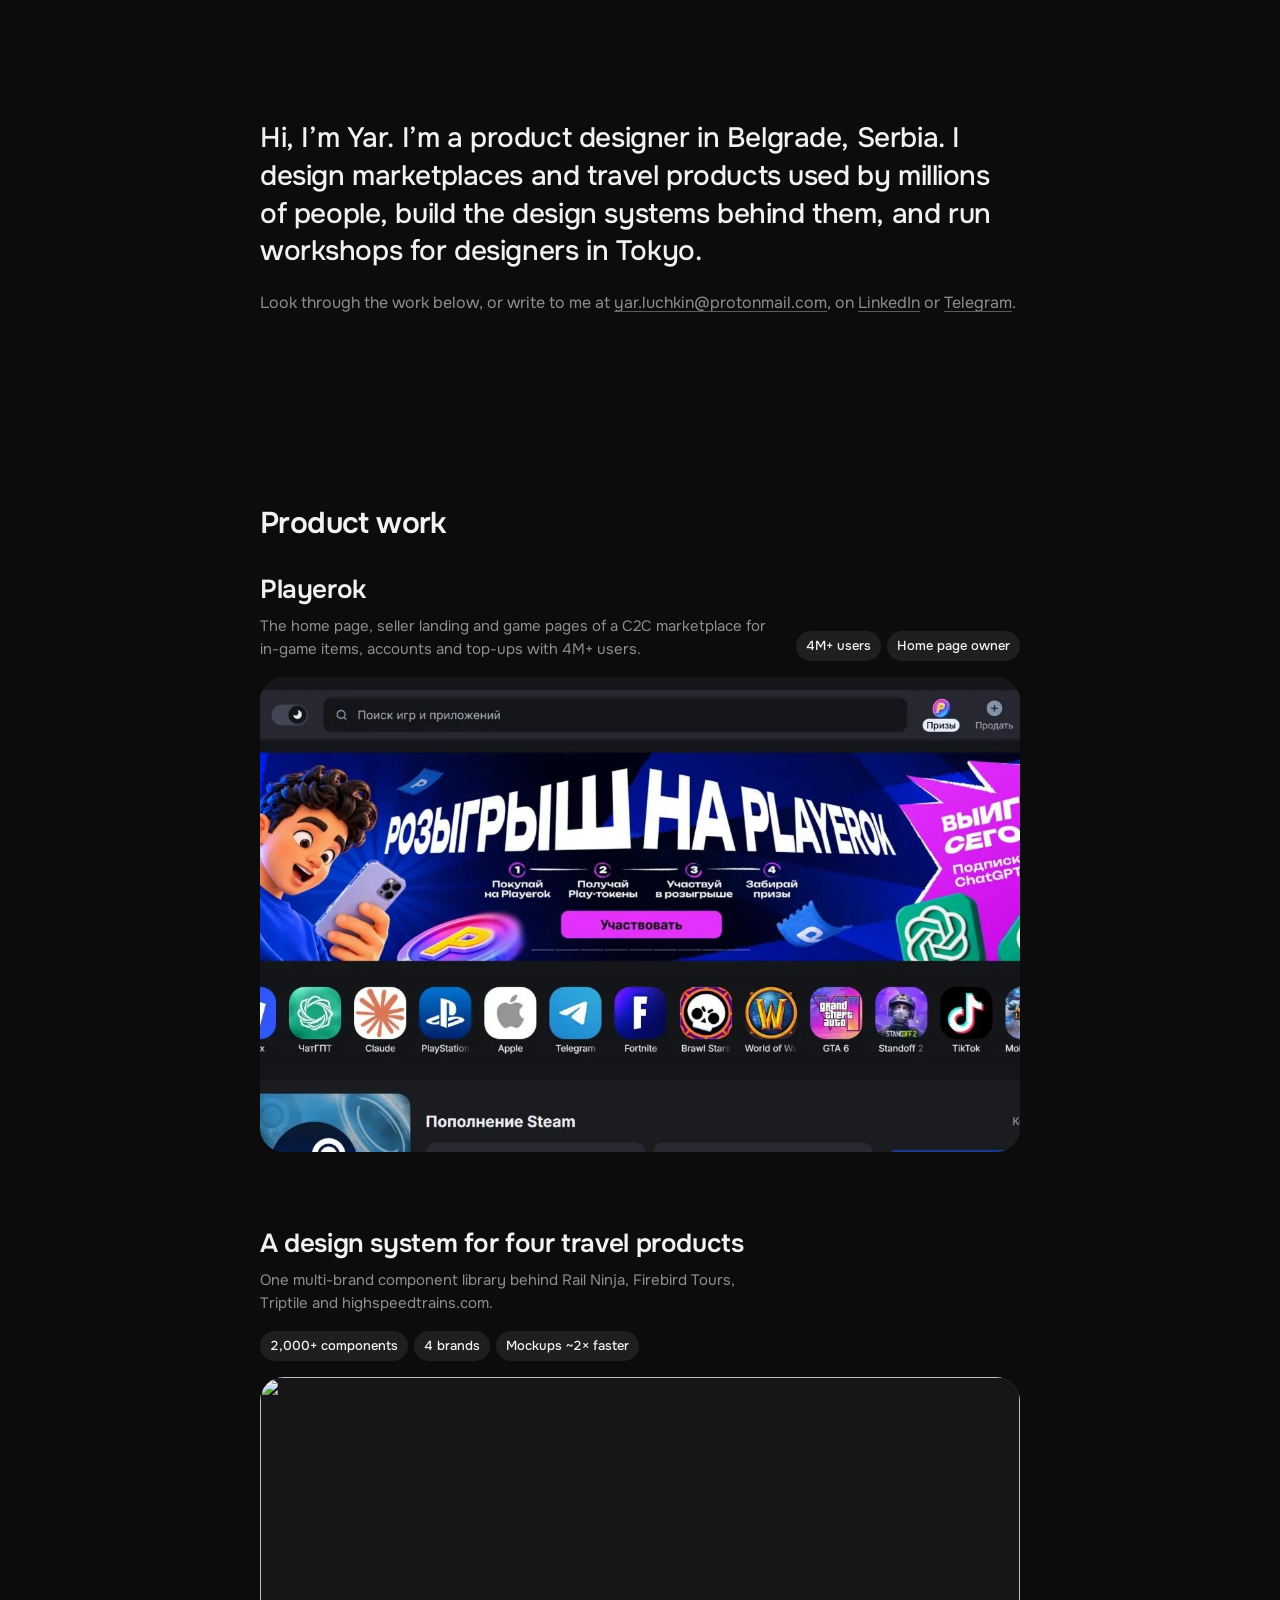
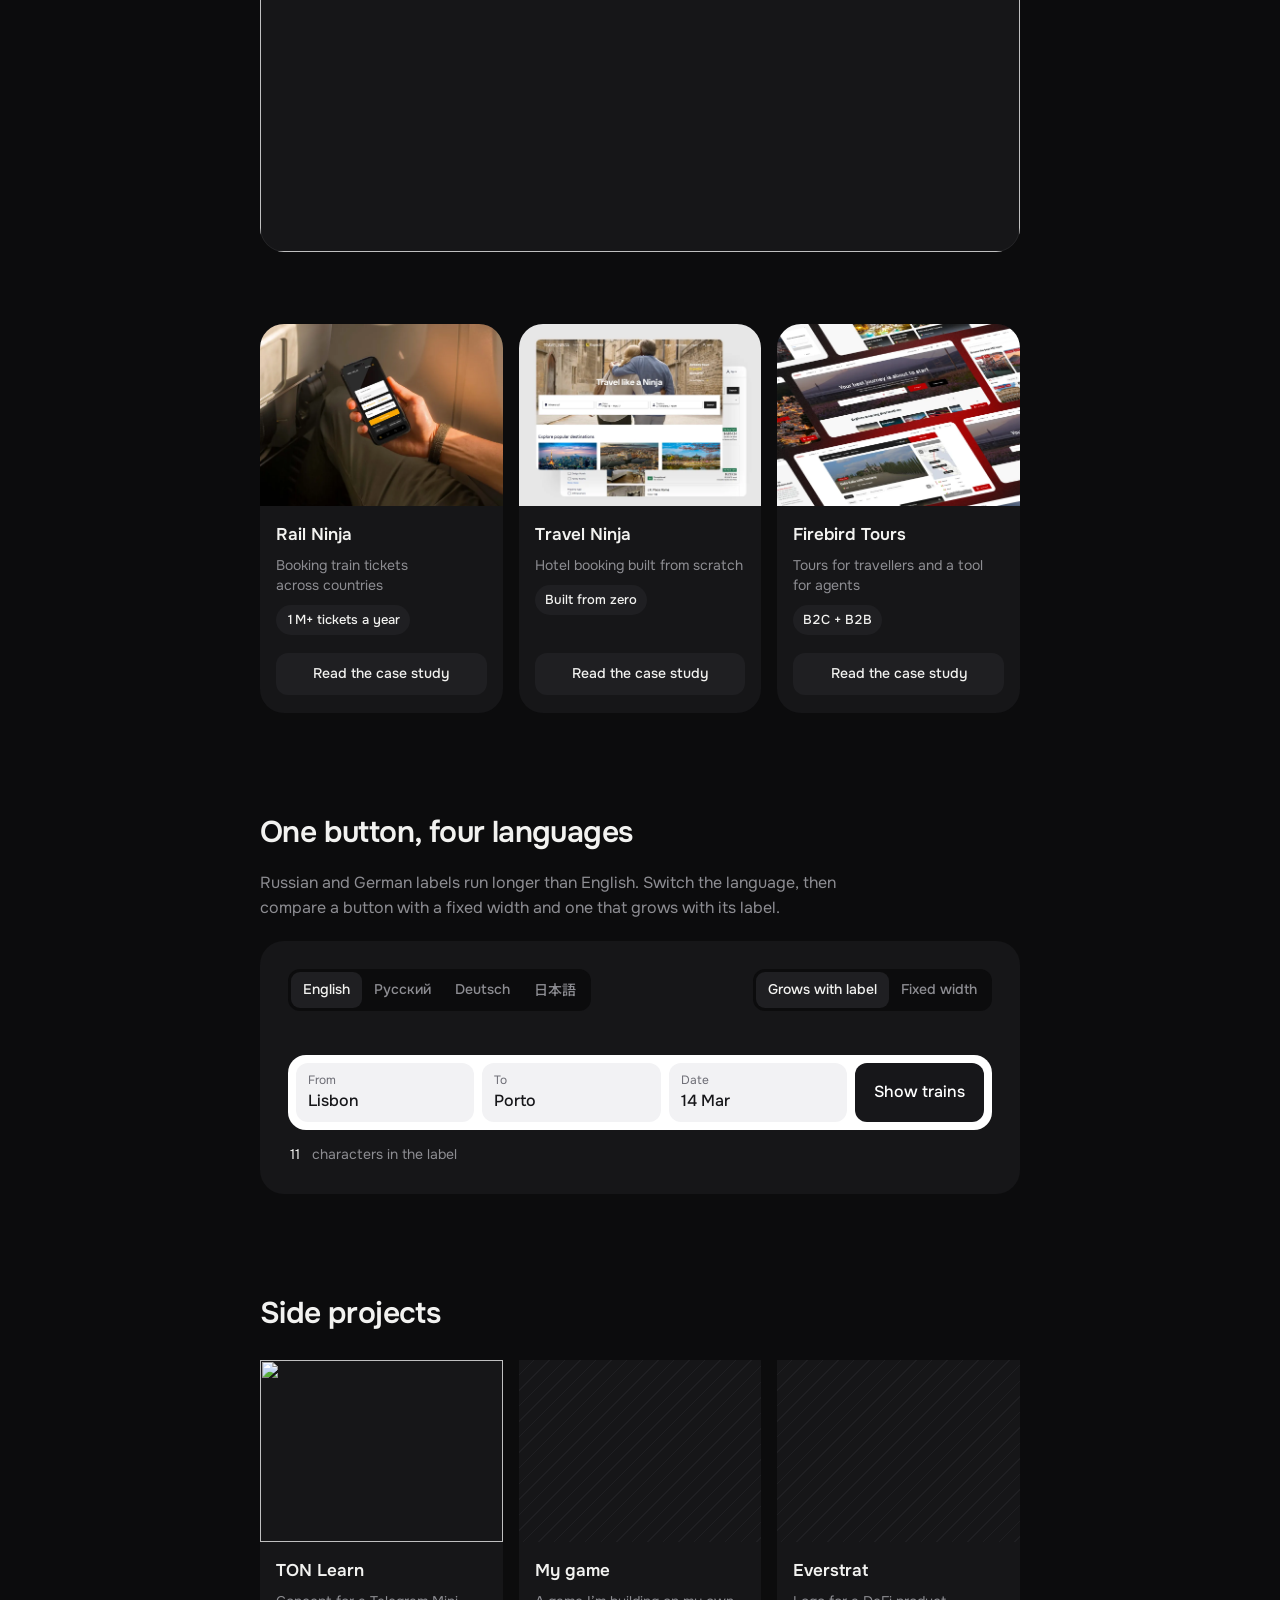
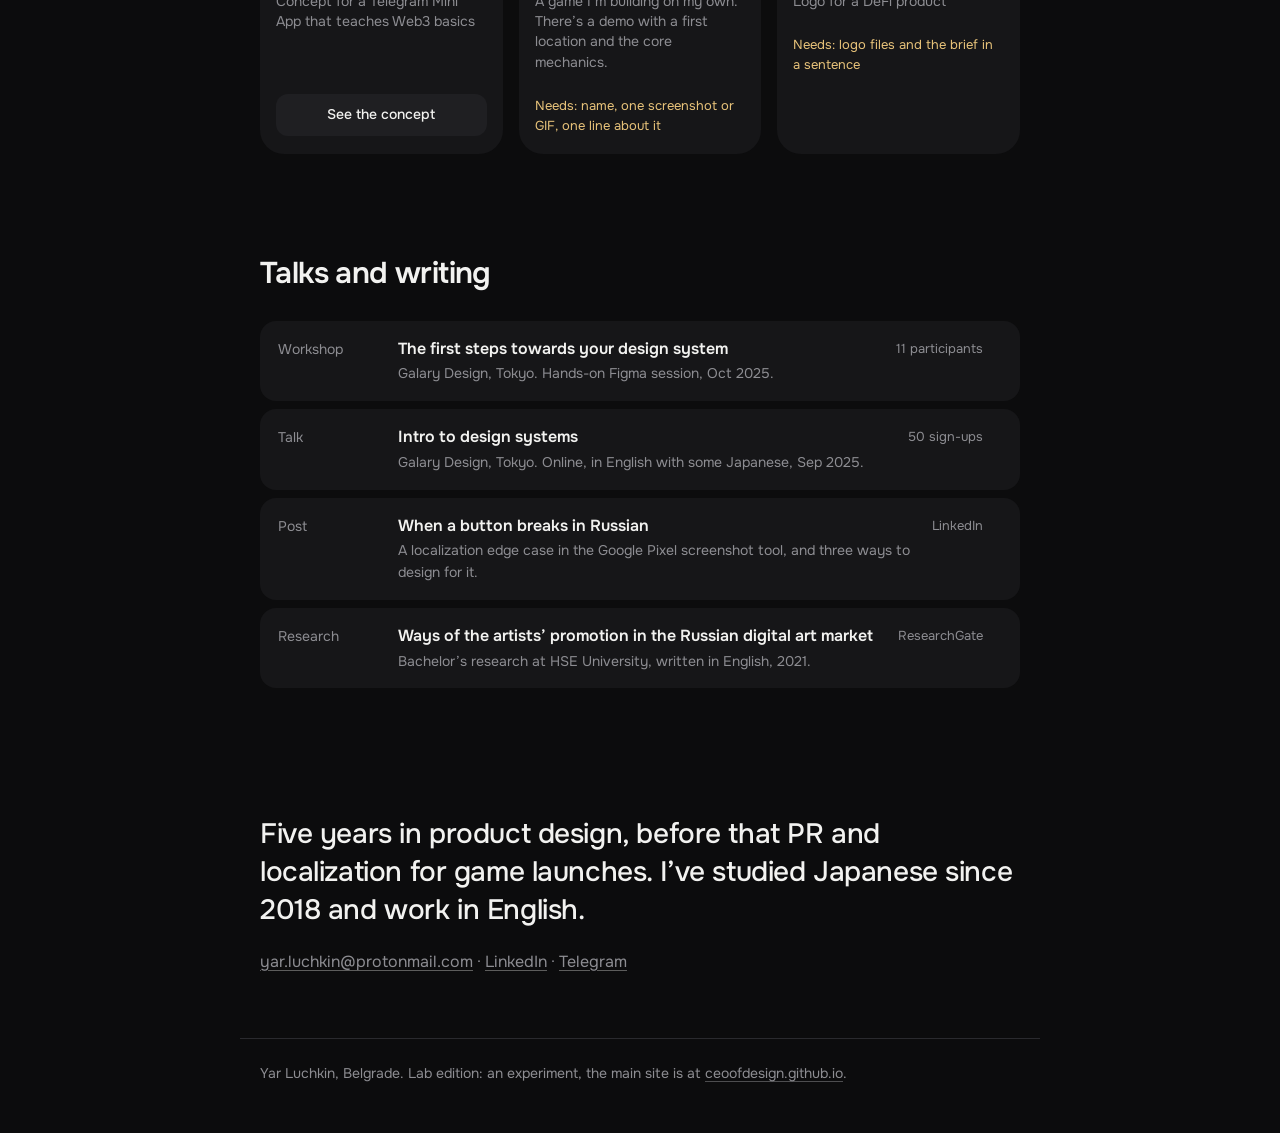
==== commit 6a361d23: "Lab edition 3: word reveal, screen reels with ambient glow, language demo Co-Authored-By: Claude Opu" ====
--- a/lab/index.html
+++ b/lab/index.html
@@ -11,6 +11,9 @@
 <link rel="preconnect" href="https://fonts.googleapis.com">
 <link rel="preconnect" href="https://fonts.gstatic.com" crossorigin>
 <link href="https://fonts.googleapis.com/css2?family=Onest:wght@400;500;600&display=swap" rel="stylesheet">
+<link href="https://fonts.googleapis.com/css2?family=Noto+Sans+JP:wght@400;500&display=swap&text=134%E3%82%92%E3%82%B9%E3%83%88%E3%83%9C%E3%83%9D%E3%83%AA%E3%83%AB%E3%83%B3%E4%BB%98%E5%87%BA%E5%88%97%E5%88%B0%E6%97%A5%E6%9C%88%E6%9C%AC%E7%99%BA%E7%9D%80%E7%A4%BA%E8%A1%A8%E8%AA%9E%E8%BB%8A" rel="stylesheet">
+<script>document.documentElement.classList.add("js")</script>
+<script src="../lab/lab.js" defer></script>
 <link rel="stylesheet" href="../lab/lab.css">
 </head>
 <body>
@@ -18,74 +21,93 @@
 <main id="main" class="col">
 
 <section class="intro">
-  <p class="hello">Hi, I’m Yar. I’m a product designer in Belgrade, Serbia. I design marketplaces and travel products used by millions of people, build the design systems behind them, and run workshops for designers in Tokyo.</p>
-  <p class="reach">Look through the work below, or write to me at <a href="mailto:yar.luchkin@protonmail.com">yar.luchkin@protonmail.com</a>, on <a href="https://www.linkedin.com/in/yar-luchkin/">LinkedIn</a> or <a href="https://t.me/ceoofdesign">Telegram</a>.</p>
+  <p class="hello"><span class="w" style="--d:0.10s">Hi,</span> <span class="w" style="--d:0.13s">I’m</span> <span class="w" style="--d:0.16s">Yar.</span> <span class="w" style="--d:0.19s">I’m</span> <span class="w" style="--d:0.22s">a</span> <span class="w" style="--d:0.25s">product</span> <span class="w" style="--d:0.28s">designer</span> <span class="w" style="--d:0.31s">in</span> <span class="w" style="--d:0.34s">Belgrade,</span> <span class="w" style="--d:0.37s">Serbia.</span> <span class="w" style="--d:0.40s">I</span> <span class="w" style="--d:0.43s">design</span> <span class="w" style="--d:0.46s">marketplaces</span> <span class="w" style="--d:0.49s">and</span> <span class="w" style="--d:0.52s">travel</span> <span class="w" style="--d:0.55s">products</span> <span class="w" style="--d:0.58s">used</span> <span class="w" style="--d:0.61s">by</span> <span class="w" style="--d:0.64s">millions</span> <span class="w" style="--d:0.67s">of</span> <span class="w" style="--d:0.70s">people,</span> <span class="w" style="--d:0.73s">build</span> <span class="w" style="--d:0.76s">the</span> <span class="w" style="--d:0.79s">design</span> <span class="w" style="--d:0.82s">systems</span> <span class="w" style="--d:0.85s">behind</span> <span class="w" style="--d:0.88s">them,</span> <span class="w" style="--d:0.91s">and</span> <span class="w" style="--d:0.94s">run</span> <span class="w" style="--d:0.97s">workshops</span> <span class="w" style="--d:1.00s">for</span> <span class="w" style="--d:1.03s">designers</span> <span class="w" style="--d:1.06s">in</span> <span class="w" style="--d:1.09s">Tokyo.</span></p>
+  <p class="reach rise">Look through the work below, or write to me at <a href="mailto:yar.luchkin@protonmail.com">yar.luchkin@protonmail.com</a>, on <a href="https://www.linkedin.com/in/yar-luchkin/">LinkedIn</a> or <a href="https://t.me/ceoofdesign">Telegram</a>.</p>
 </section>
 
 <section aria-labelledby="work">
-  <h2 class="section-title" id="work">Product work</h2>
-  <article class="feature">
+  <h2 class="section-title reveal" id="work">Product work</h2>
+  <article class="feature reveal">
   <header class="feature-head">
     <div><h2><a href="work/playerok/">Playerok</a></h2><p class="sub">The home page, seller landing and game pages of a C2C marketplace for in-game items, accounts and top-ups with 4M+ users.</p></div>
     <div class="chips"><span class="chip">4M+ users</span><span class="chip">Home page owner</span></div>
   </header>
-  <a class="media" href="work/playerok/" tabindex="-1" aria-hidden="true"><img src="../assets/img/playerok/home.webp" srcset="../assets/img/playerok/home-1000.webp 1000w, ../assets/img/playerok/home.webp 2000w" sizes="(max-width: 820px) 100vw, 1080px" alt="" loading="lazy" width="1600" height="1000"></a>
+  <a class="media reel big" href="work/playerok/" tabindex="-1" aria-hidden="true" data-mode="view"><span class="glow"></span><span class="frames"><img src="../assets/img/playerok/home.webp" srcset="../assets/img/playerok/home-1000.webp 1000w, ../assets/img/playerok/home.webp 2000w" sizes="(max-width: 820px) 100vw, 1080px" alt="" loading="eager" width="1600" height="1000" class=on><img src="../assets/img/playerok/seller.webp" srcset="../assets/img/playerok/seller-1000.webp 1000w, ../assets/img/playerok/seller.webp 2000w" sizes="(max-width: 820px) 100vw, 1080px" alt="" loading="lazy" width="1600" height="1000"><img src="../assets/img/playerok/seller-calc.webp" srcset="../assets/img/playerok/seller-calc-1000.webp 1000w, ../assets/img/playerok/seller-calc.webp 2000w" sizes="(max-width: 820px) 100vw, 1080px" alt="" loading="lazy" width="1600" height="1000"><img src="../assets/img/playerok/category.webp" srcset="../assets/img/playerok/category-1000.webp 1000w, ../assets/img/playerok/category.webp 2000w" sizes="(max-width: 820px) 100vw, 1080px" alt="" loading="lazy" width="1600" height="1000"></span><span class="bars"><i><b></b></i><i><b></b></i><i><b></b></i><i><b></b></i></span></a>
 </article>
-  <article class="feature">
+  <article class="feature reveal">
   <header class="feature-head">
     <div><h2><a href="work/design-system/">A design system for four travel products</a></h2><p class="sub">One multi-brand component library behind Rail Ninja, Firebird Tours, Triptile and highspeedtrains.com.</p></div>
     <div class="chips"><span class="chip">2,000+ components</span><span class="chip">4 brands</span><span class="chip">Mockups ~2× faster</span></div>
   </header>
-  <a class="media" href="work/design-system/" tabindex="-1" aria-hidden="true"><img src="https://framerusercontent.com/images/PuStnQIBGpmB9LFezK4gvB1uaQQ.png?scale-down-to=2000" alt="" loading="lazy" width="1600" height="1000"></a>
+  <a class="media reel big" href="work/design-system/" tabindex="-1" aria-hidden="true" data-mode="view"><span class="glow"></span><span class="frames"><img src="https://framerusercontent.com/images/PuStnQIBGpmB9LFezK4gvB1uaQQ.png?scale-down-to=2000" alt="" loading="eager" width="1600" height="1000" class=on></span></a>
 </article>
   <div class="grid">
-    <article class="card">
-  <a class="media" href="work/rail-ninja/" tabindex="-1" aria-hidden="true"><img src="../assets/img/rail-ninja/cover-1000.webp" alt="" loading="lazy" width="1600" height="1000"></a>
+    <article class="card reveal">
+  <a class="media reel" href="work/rail-ninja/" tabindex="-1" aria-hidden="true" data-mode="hover"><span class="glow"></span><span class="frames"><img src="../assets/img/rail-ninja/cover-1000.webp" alt="" loading="lazy" width="1600" height="1000" class=on><img src="../assets/img/rail-ninja/search-1000.webp" alt="" loading="lazy" width="1600" height="1000"><img src="../assets/img/rail-ninja/seats-1000.webp" alt="" loading="lazy" width="1600" height="1000"><img src="../assets/img/rail-ninja/route-1000.webp" alt="" loading="lazy" width="1600" height="1000"><img src="../assets/img/rail-ninja/route-detail-1000.webp" alt="" loading="lazy" width="1600" height="1000"></span><span class="bars"><i><b></b></i><i><b></b></i><i><b></b></i><i><b></b></i><i><b></b></i></span></a>
   <div class="card-body">
     <h3><a href="work/rail-ninja/">Rail Ninja</a></h3>
     <p class="sub">Booking train tickets across countries</p>
     <div class="chips"><span class="chip">1M+ tickets a year</span></div>
-    <a class="btn" href="work/rail-ninja/">Read the case study</a>
+    <a class="btn" href="work/rail-ninja/"><svg class="arr" viewBox="0 0 16 16" aria-hidden="true"><path d="M3 8h9M8.5 4l4 4-4 4" pathLength="1"/></svg><span>Read the case study</span></a>
   </div>
-</article><article class="card">
-  <a class="media" href="work/travel-ninja/" tabindex="-1" aria-hidden="true"><img src="../assets/img/travel-ninja/cover-1000.webp" alt="" loading="lazy" width="1600" height="1000"></a>
+</article><article class="card reveal">
+  <a class="media reel" href="work/travel-ninja/" tabindex="-1" aria-hidden="true" data-mode="hover"><span class="glow"></span><span class="frames"><img src="../assets/img/travel-ninja/cover-1000.webp" alt="" loading="lazy" width="1600" height="1000" class=on><img src="../assets/img/travel-ninja/home-1000.webp" alt="" loading="lazy" width="1600" height="1000"><img src="../assets/img/travel-ninja/search-1000.webp" alt="" loading="lazy" width="1600" height="1000"><img src="../assets/img/travel-ninja/hotel-1000.webp" alt="" loading="lazy" width="1600" height="1000"><img src="../assets/img/travel-ninja/rooms-1000.webp" alt="" loading="lazy" width="1600" height="1000"><img src="../assets/img/travel-ninja/checkout-1000.webp" alt="" loading="lazy" width="1600" height="1000"></span><span class="bars"><i><b></b></i><i><b></b></i><i><b></b></i><i><b></b></i><i><b></b></i><i><b></b></i></span></a>
   <div class="card-body">
     <h3><a href="work/travel-ninja/">Travel Ninja</a></h3>
     <p class="sub">Hotel booking built from scratch</p>
     <div class="chips"><span class="chip">Built from zero</span></div>
-    <a class="btn" href="work/travel-ninja/">Read the case study</a>
+    <a class="btn" href="work/travel-ninja/"><svg class="arr" viewBox="0 0 16 16" aria-hidden="true"><path d="M3 8h9M8.5 4l4 4-4 4" pathLength="1"/></svg><span>Read the case study</span></a>
   </div>
-</article><article class="card">
-  <a class="media" href="work/firebird-tours/" tabindex="-1" aria-hidden="true"><img src="../assets/img/firebird/cover-1000.webp" alt="" loading="lazy" width="1600" height="1000"></a>
+</article><article class="card reveal">
+  <a class="media reel" href="work/firebird-tours/" tabindex="-1" aria-hidden="true" data-mode="hover"><span class="glow"></span><span class="frames"><img src="../assets/img/firebird/cover-1000.webp" alt="" loading="lazy" width="1600" height="1000" class=on><img src="../assets/img/firebird/home-1000.webp" alt="" loading="lazy" width="1600" height="1000"><img src="../assets/img/firebird/trips-1000.webp" alt="" loading="lazy" width="1600" height="1000"><img src="../assets/img/firebird/mobile-1000.webp" alt="" loading="lazy" width="1600" height="1000"><img src="../assets/img/firebird/agora-1000.webp" alt="" loading="lazy" width="1600" height="1000"></span><span class="bars"><i><b></b></i><i><b></b></i><i><b></b></i><i><b></b></i><i><b></b></i></span></a>
   <div class="card-body">
     <h3><a href="work/firebird-tours/">Firebird Tours</a></h3>
     <p class="sub">Tours for travellers and a tool for agents</p>
     <div class="chips"><span class="chip">B2C + B2B</span></div>
-    <a class="btn" href="work/firebird-tours/">Read the case study</a>
+    <a class="btn" href="work/firebird-tours/"><svg class="arr" viewBox="0 0 16 16" aria-hidden="true"><path d="M3 8h9M8.5 4l4 4-4 4" pathLength="1"/></svg><span>Read the case study</span></a>
   </div>
 </article>
   </div>
 </section>
 
+<section class="demo" aria-labelledby="demo-t">
+  <h2 class="section-title reveal" id="demo-t">One button, four languages</h2>
+  <p class="sub demo-lede">Russian and German labels run longer than English. Switch the language, then compare a button with a fixed width and one that grows with its label.</p>
+  <div class="demo-box">
+    <div class="demo-controls">
+      <div class="seg" role="radiogroup" aria-label="Language" data-seg="lang"><span class="thumb"></span><button type="button" role="radio" aria-checked="true" data-lang="en" lang="en">English</button><button type="button" role="radio" aria-checked="false" data-lang="ru" lang="ru">Русский</button><button type="button" role="radio" aria-checked="false" data-lang="de" lang="de">Deutsch</button><button type="button" role="radio" aria-checked="false" data-lang="ja" lang="ja">日本語</button></div>
+      <div class="seg" role="radiogroup" aria-label="Button width" data-seg="fit"><span class="thumb"></span><button type="button" role="radio" aria-checked="true" data-fit="grow">Grows with label</button><button type="button" role="radio" aria-checked="false" data-fit="fixed">Fixed width</button></div>
+    </div>
+    <div class="stage" lang="en">
+      <div class="field"><span class="fl" data-k="from">From</span><span class="fv" data-k="a">Lisbon</span></div>
+      <div class="field"><span class="fl" data-k="to">To</span><span class="fv" data-k="b">Porto</span></div>
+      <div class="field"><span class="fl" data-k="date">Date</span><span class="fv" data-k="d">14 Mar</span></div>
+      <span class="go"><span class="go-label" data-k="btn">Show trains</span></span>
+    </div>
+    <p class="demo-read" aria-live="polite"><span class="count">11</span> characters in the label<span class="cut">The label is cut off</span></p>
+  </div>
+  <script type="application/json" id="demo-data">{"en": {"name": "English", "from": "From", "to": "To", "date": "Date", "a": "Lisbon", "b": "Porto", "d": "14 Mar", "btn": "Show trains"}, "ru": {"name": "Русский", "from": "Откуда", "to": "Куда", "date": "Дата", "a": "Лиссабон", "b": "Порту", "d": "14 марта", "btn": "Показать поезда"}, "de": {"name": "Deutsch", "from": "Von", "to": "Nach", "date": "Datum", "a": "Lissabon", "b": "Porto", "d": "14. März", "btn": "Züge anzeigen"}, "ja": {"name": "日本語", "from": "出発", "to": "到着", "date": "日付", "a": "リスボン", "b": "ポルト", "d": "3月14日", "btn": "列車を表示"}}</script>
+</section>
+
 <section aria-labelledby="side">
-  <h2 class="section-title" id="side">Side projects</h2>
+  <h2 class="section-title reveal" id="side">Side projects</h2>
   <div class="grid">
-    <article class="card"><a class="media" href="../work/ton-learn/" tabindex="-1" aria-hidden="true"><img src="https://framerusercontent.com/images/z6qjIoTX3oU3K5DU6TvPd8UEPsQ.png?scale-down-to=1024" alt="" loading="lazy" width="1600" height="900"></a><div class="card-body"><h3><a href="../work/ton-learn/">TON Learn</a></h3><p class="sub">Concept for a Telegram Mini App that teaches Web3 basics</p><a class="btn" href="../work/ton-learn/">See the concept</a></div></article><article class="card pending"><span class="media ph" aria-hidden="true"></span><div class="card-body"><h3>My game</h3><p class="sub">A game I’m building on my own. There’s a demo with a first location and the core mechanics.</p><p class="todo">Needs: name, one screenshot or GIF, one line about it</p></div></article><article class="card pending"><span class="media ph" aria-hidden="true"></span><div class="card-body"><h3>Everstrat</h3><p class="sub">Logo for a DeFi product</p><p class="todo">Needs: logo files and the brief in a sentence</p></div></article>
+    <article class="card reveal"><a class="media" href="../work/ton-learn/" tabindex="-1" aria-hidden="true"><img src="https://framerusercontent.com/images/z6qjIoTX3oU3K5DU6TvPd8UEPsQ.png?scale-down-to=1024" alt="" loading="lazy" width="1600" height="900"></a><div class="card-body"><h3><a href="../work/ton-learn/">TON Learn</a></h3><p class="sub">Concept for a Telegram Mini App that teaches Web3 basics</p><a class="btn" href="../work/ton-learn/"><svg class="arr" viewBox="0 0 16 16" aria-hidden="true"><path d="M3 8h9M8.5 4l4 4-4 4" pathLength="1"/></svg><span>See the concept</span></a></div></article><article class="card pending reveal"><span class="media ph" aria-hidden="true"></span><div class="card-body"><h3>My game</h3><p class="sub">A game I’m building on my own. There’s a demo with a first location and the core mechanics.</p><p class="todo">Needs: name, one screenshot or GIF, one line about it</p></div></article><article class="card pending reveal"><span class="media ph" aria-hidden="true"></span><div class="card-body"><h3>Everstrat</h3><p class="sub">Logo for a DeFi product</p><p class="todo">Needs: logo files and the brief in a sentence</p></div></article>
   </div>
 </section>
 
 <section aria-labelledby="talks">
-  <h2 class="section-title" id="talks">Talks and writing</h2>
-  <ul class="list">
-<li><a href="https://www.meetup.com/galary-ux-ui-design-community/events/?type=past"><span class="kind">Workshop</span><span class="t">The first steps towards your design system</span><span class="sub">Galary Design, Tokyo. Hands-on Figma session, Oct 2025.</span><span class="meta">11 participants</span></a></li>
-<li><a href="https://www.meetup.com/galary-ux-ui-design-community/events/?type=past"><span class="kind">Talk</span><span class="t">Intro to design systems</span><span class="sub">Galary Design, Tokyo. Online, in English with some Japanese, Sep 2025.</span><span class="meta">50 sign-ups</span></a></li>
-<li><a href="https://www.linkedin.com/in/yar-luchkin/recent-activity/all/"><span class="kind">Post</span><span class="t">When a button breaks in Russian</span><span class="sub">A localization edge case in the Google Pixel screenshot tool, and three ways to design for it.</span><span class="meta">LinkedIn</span></a></li>
-<li><a href="https://www.researchgate.net/publication/358564840"><span class="kind">Research</span><span class="t">Ways of the artists’ promotion in the Russian digital art market</span><span class="sub">Bachelor’s research at HSE University, written in English, 2021.</span><span class="meta">ResearchGate</span></a></li>
+  <h2 class="section-title reveal" id="talks">Talks and writing</h2>
+  <ul class="list reveal">
+<li><a href="https://www.meetup.com/galary-ux-ui-design-community/events/?type=past"><span class="kind">Workshop</span><span class="t">The first steps towards your design system</span><span class="sub">Galary Design, Tokyo. Hands-on Figma session, Oct 2025.</span><span class="meta">11 participants<svg class="arr" viewBox="0 0 16 16" aria-hidden="true"><path d="M5 11l6-6M6 5h5v5" pathLength="1"/></svg></span></a></li>
+<li><a href="https://www.meetup.com/galary-ux-ui-design-community/events/?type=past"><span class="kind">Talk</span><span class="t">Intro to design systems</span><span class="sub">Galary Design, Tokyo. Online, in English with some Japanese, Sep 2025.</span><span class="meta">50 sign-ups<svg class="arr" viewBox="0 0 16 16" aria-hidden="true"><path d="M5 11l6-6M6 5h5v5" pathLength="1"/></svg></span></a></li>
+<li><a href="https://www.linkedin.com/in/yar-luchkin/recent-activity/all/"><span class="kind">Post</span><span class="t">When a button breaks in Russian</span><span class="sub">A localization edge case in the Google Pixel screenshot tool, and three ways to design for it.</span><span class="meta">LinkedIn<svg class="arr" viewBox="0 0 16 16" aria-hidden="true"><path d="M5 11l6-6M6 5h5v5" pathLength="1"/></svg></span></a></li>
+<li><a href="https://www.researchgate.net/publication/358564840"><span class="kind">Research</span><span class="t">Ways of the artists’ promotion in the Russian digital art market</span><span class="sub">Bachelor’s research at HSE University, written in English, 2021.</span><span class="meta">ResearchGate<svg class="arr" viewBox="0 0 16 16" aria-hidden="true"><path d="M5 11l6-6M6 5h5v5" pathLength="1"/></svg></span></a></li>
   </ul>
 </section>
 
 <section class="outro">
-  <p class="hello">Five years in product design, before that PR and localization for game launches. I’ve studied Japanese since 2018 and work in English.</p>
+  <p class="hello reveal">Five years in product design, before that PR and localization for game launches. I’ve studied Japanese since 2018 and work in English.</p>
   <p class="reach"><a href="mailto:yar.luchkin@protonmail.com">yar.luchkin@protonmail.com</a> · <a href="https://www.linkedin.com/in/yar-luchkin/">LinkedIn</a> · <a href="https://t.me/ceoofdesign">Telegram</a></p>
 </section>
 </main>
--- a/lab/lab.css
+++ b/lab/lab.css
@@ -122,3 +122,88 @@
   .list .kind, .list .sub, .list .meta { grid-column: 1; grid-row: auto; }
   .media { border-radius: var(--radius); }
 }
+
+/* ---------- Motion (edition 3) ----------
+   One easing for everything that settles: fast out, long soft landing. */
+:root { --ease: cubic-bezier(0.22, 1, 0.36, 1); --warn: #e8c37a; }
+
+/* Intro words blur in one after another; later blocks do the same as they enter view */
+.js .w { display: inline-block; opacity: 0; filter: blur(10px); translate: 0 10px; animation: settle 0.8s var(--ease) var(--d, 0s) forwards; white-space: pre-wrap; }
+.js .rise { opacity: 0; animation: settle 0.8s var(--ease) 1.2s forwards; }
+@keyframes settle { to { opacity: 1; filter: blur(0); translate: 0 0; } }
+.js .reveal { opacity: 0; filter: blur(8px); translate: 0 16px; transition: opacity 0.7s var(--ease), filter 0.7s var(--ease), translate 0.7s var(--ease); transition-delay: var(--d, 0s); }
+.js .reveal.in { opacity: 1; filter: blur(0); translate: 0 0; }
+
+/* Reel: the case's screens crossfade like a short screen recording */
+.reel { position: relative; isolation: isolate; overflow: visible; background: none; outline: none; }
+.reel .frames { position: absolute; inset: 0; border-radius: inherit; overflow: hidden; background: var(--surface); outline: 1px solid rgb(255 255 255 / 0.06); outline-offset: -1px; }
+.card .reel .frames { outline: none; }
+.reel img { position: absolute; inset: 0; opacity: 0; scale: 1.04; transition: opacity 0.7s ease, scale 3.2s var(--ease); }
+.reel img.on { opacity: 1; scale: 1; }
+.reel .bars { position: absolute; left: 14px; right: 14px; bottom: 12px; display: flex; gap: 4px; z-index: 2; opacity: 0; transition: opacity 0.3s ease; }
+.reel.playing .bars, .reel:focus-within .bars { opacity: 1; }
+.reel .bars i { flex: 1; height: 3px; border-radius: 3px; background: rgb(255 255 255 / 0.28); overflow: hidden; backdrop-filter: blur(4px); }
+.reel .bars b { display: block; height: 100%; width: 0; background: #fff; }
+.reel .bars i.done b { width: 100%; }
+.reel .bars i.now b { animation: fill var(--slide, 2.4s) linear forwards; }
+.reel.paused .bars i.now b { animation-play-state: paused; }
+@keyframes fill { to { width: 100%; } }
+
+/* Ambient light: a blurred copy of the current screen glows behind the big cards */
+.reel .glow { position: absolute; inset: 8% 6%; z-index: -1; border-radius: 40%; background: var(--glow) center / cover; filter: blur(60px) saturate(1.4); opacity: 0; transition: opacity 0.9s ease, background-image 0.7s ease; animation: drift 14s ease-in-out infinite; }
+.reel.big.playing .glow { opacity: 0.45; }
+@keyframes drift { 0%, 100% { translate: 0 0; } 33% { translate: 3% -4%; } 66% { translate: -3% 3%; } }
+@media (hover: hover) { .card:hover .reel .glow { opacity: 0.35; } }
+.card { overflow: visible; isolation: isolate; }
+.card .reel { border-radius: var(--radius-lg) var(--radius-lg) 0 0; }
+
+/* Arrows draw themselves on hover */
+.arr { width: 1em; height: 1em; flex: none; fill: none; stroke: currentColor; stroke-width: 1.6; stroke-linecap: round; stroke-linejoin: round; }
+.arr path { stroke-dasharray: 1; stroke-dashoffset: 1; transition: stroke-dashoffset 0.6s var(--ease) 0.05s; }
+.btn { display: flex; align-items: center; justify-content: center; gap: 0; }
+.btn .arr { width: 0; transition: width 0.3s var(--ease), margin 0.3s var(--ease); }
+@media (hover: hover) {
+  .card:hover .btn .arr, .btn:hover .arr { width: 1em; margin-right: 6px; }
+  .card:hover .arr path, .btn:hover .arr path, .list a:hover .arr path { stroke-dashoffset: 0; }
+}
+.btn:focus-visible .arr { width: 1em; margin-right: 6px; }
+.btn:focus-visible .arr path, .list a:focus-visible .arr path { stroke-dashoffset: 0; }
+.list .meta { display: inline-flex; align-items: center; gap: 6px; }
+@media (hover: none) { .arr path { stroke-dashoffset: 0; } .btn .arr { width: 1em; margin-right: 6px; } }
+
+/* Demo: one button, four languages */
+.demo-lede { margin: -8px 0 20px; max-width: 36em; }
+.demo-box { background: var(--surface); border-radius: var(--radius-lg); padding: clamp(16px, 3vw, 28px); }
+.demo-controls { display: flex; flex-wrap: wrap; gap: 10px 16px; justify-content: space-between; margin-bottom: clamp(28px, 5vw, 44px); }
+.seg { position: relative; display: inline-flex; padding: 3px; border-radius: 12px; background: var(--bg); }
+.seg button { position: relative; z-index: 1; font: inherit; font-size: 0.875rem; font-weight: 500; color: var(--muted); background: none; border: 0; padding: 7px 12px; border-radius: 9px; cursor: pointer; transition: color 0.2s ease, scale 0.15s ease-out; }
+.seg button[lang="ja"] { font-family: "Noto Sans JP", var(--font); }
+.seg button[aria-checked="true"] { color: var(--text); }
+@media (hover: hover) { .seg button:hover { color: var(--text); } }
+.seg button:active { scale: 0.96; }
+.seg .thumb { position: absolute; top: 3px; bottom: 3px; left: 0; width: 0; border-radius: 9px; background: var(--surface-2); transition: translate 0.4s var(--ease), width 0.4s var(--ease); }
+.stage { display: flex; flex-wrap: wrap; align-items: stretch; gap: 8px; padding: 8px; border-radius: 18px; background: #fff; color: #17171a; }
+.stage:lang(ja) .fl, .stage:lang(ja) .fv, .stage:lang(ja) .go-label { font-family: "Noto Sans JP", var(--font); }
+.field { flex: 1 1 120px; min-width: 0; padding: 8px 12px; border-radius: 12px; background: #f2f2f4; display: flex; flex-direction: column; }
+.fl { font-size: 0.75rem; color: #6c6c74; }
+.fv { font-weight: 500; white-space: nowrap; overflow: hidden; text-overflow: ellipsis; }
+.fl, .fv, .go-label { transition: opacity 0.18s ease, filter 0.18s ease; }
+.swap .fl, .swap .fv, .swap .go-label { opacity: 0; filter: blur(4px); }
+.go { flex: none; display: flex; align-items: center; justify-content: center; padding: 0 18px; border-radius: 12px; background: #17171a; color: #fff; font-weight: 500; overflow: hidden; transition: width 0.45s var(--ease), box-shadow 0.3s ease; }
+.go-label { white-space: nowrap; overflow: hidden; text-overflow: ellipsis; }
+.go.is-cut { box-shadow: 0 0 0 2px var(--warn); }
+.demo-read { margin: 14px 2px 0; font-size: 0.875rem; color: var(--muted); display: flex; flex-wrap: wrap; gap: 4px 12px; }
+.count { color: var(--text); }
+.cut { color: var(--warn); opacity: 0; translate: 0 4px; transition: opacity 0.25s ease, translate 0.25s var(--ease); }
+.cut.show { opacity: 1; translate: 0 0; }
+
+@media (max-width: 720px) {
+  .reel .bars { left: 10px; right: 10px; bottom: 8px; }
+  .demo-controls { flex-direction: column; align-items: flex-start; }
+  .field { flex-basis: 40%; }
+}
+
+@media (prefers-reduced-motion: reduce) {
+  .js .w, .js .rise, .js .reveal { opacity: 1; filter: none; translate: none; animation: none; transition: none; }
+  .reel img, .reel .glow, .seg .thumb, .go, .arr path, .btn .arr { transition: none; animation: none; }
+}
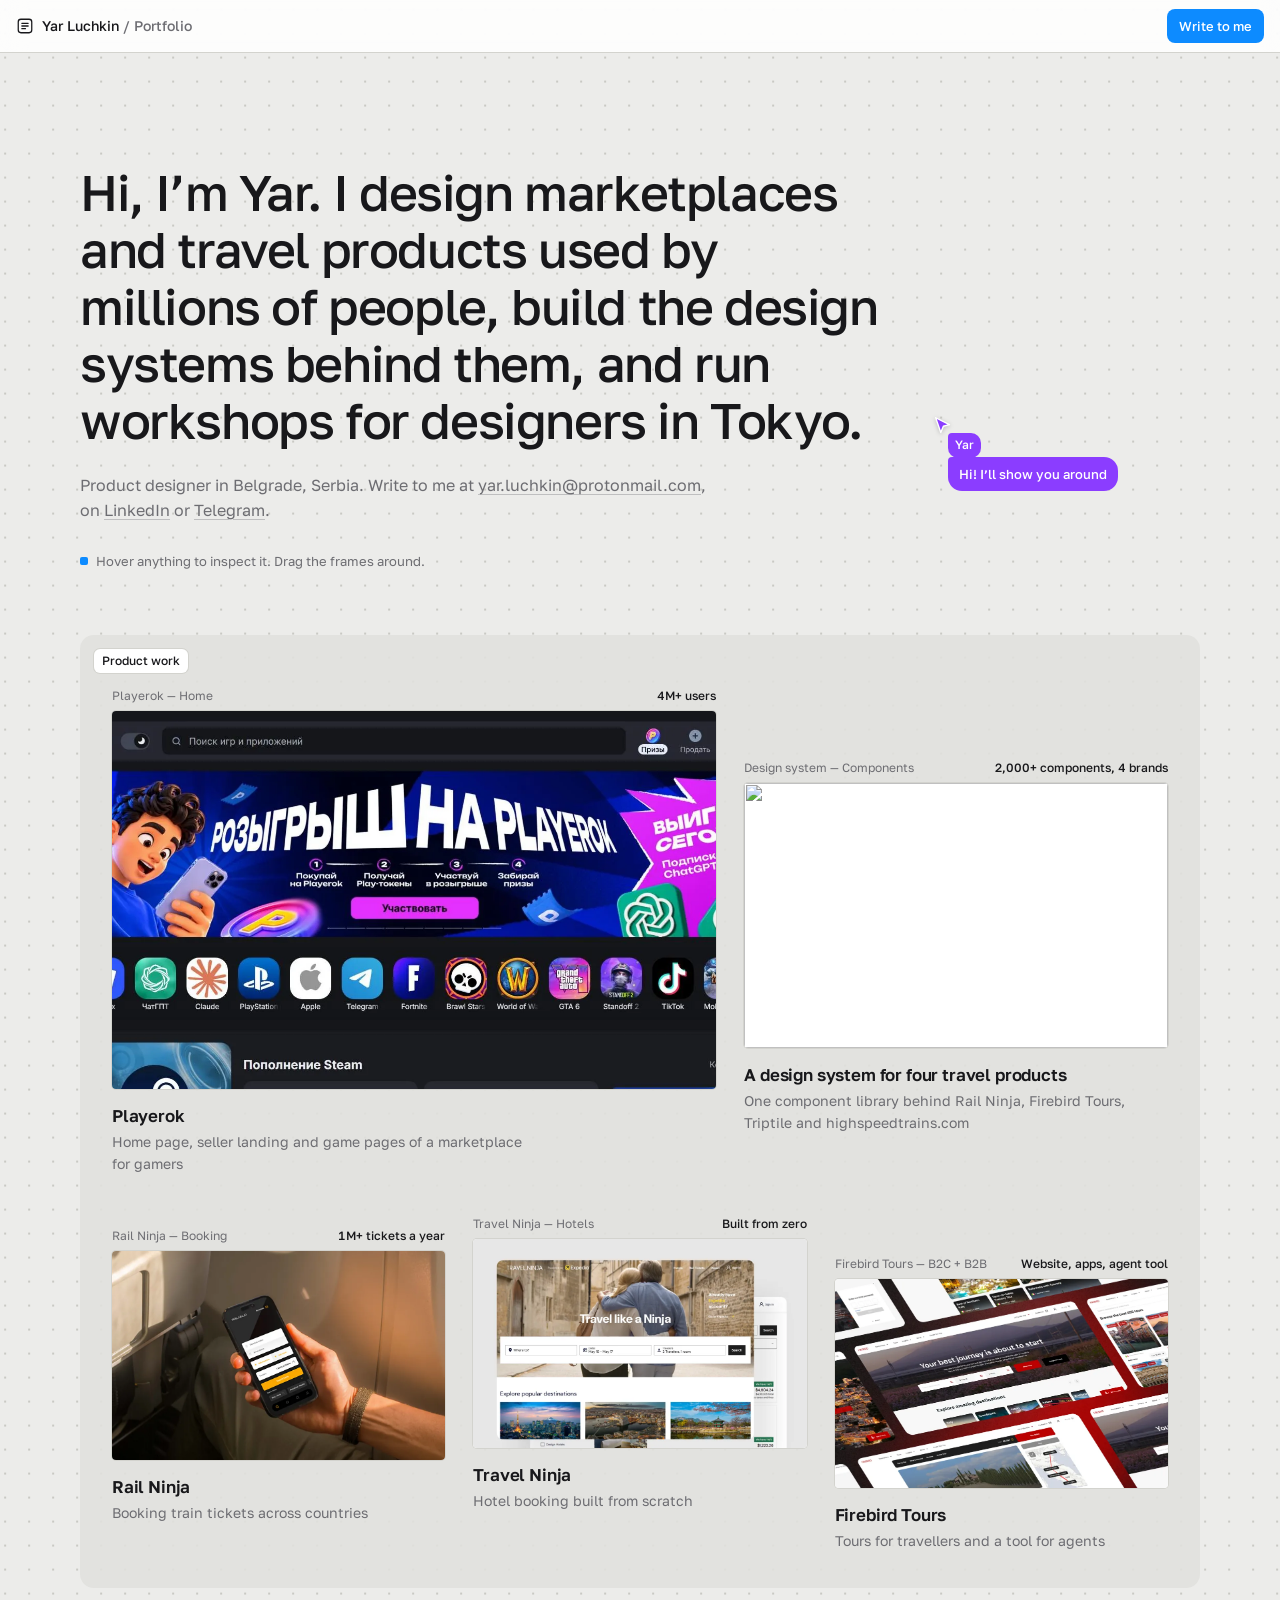
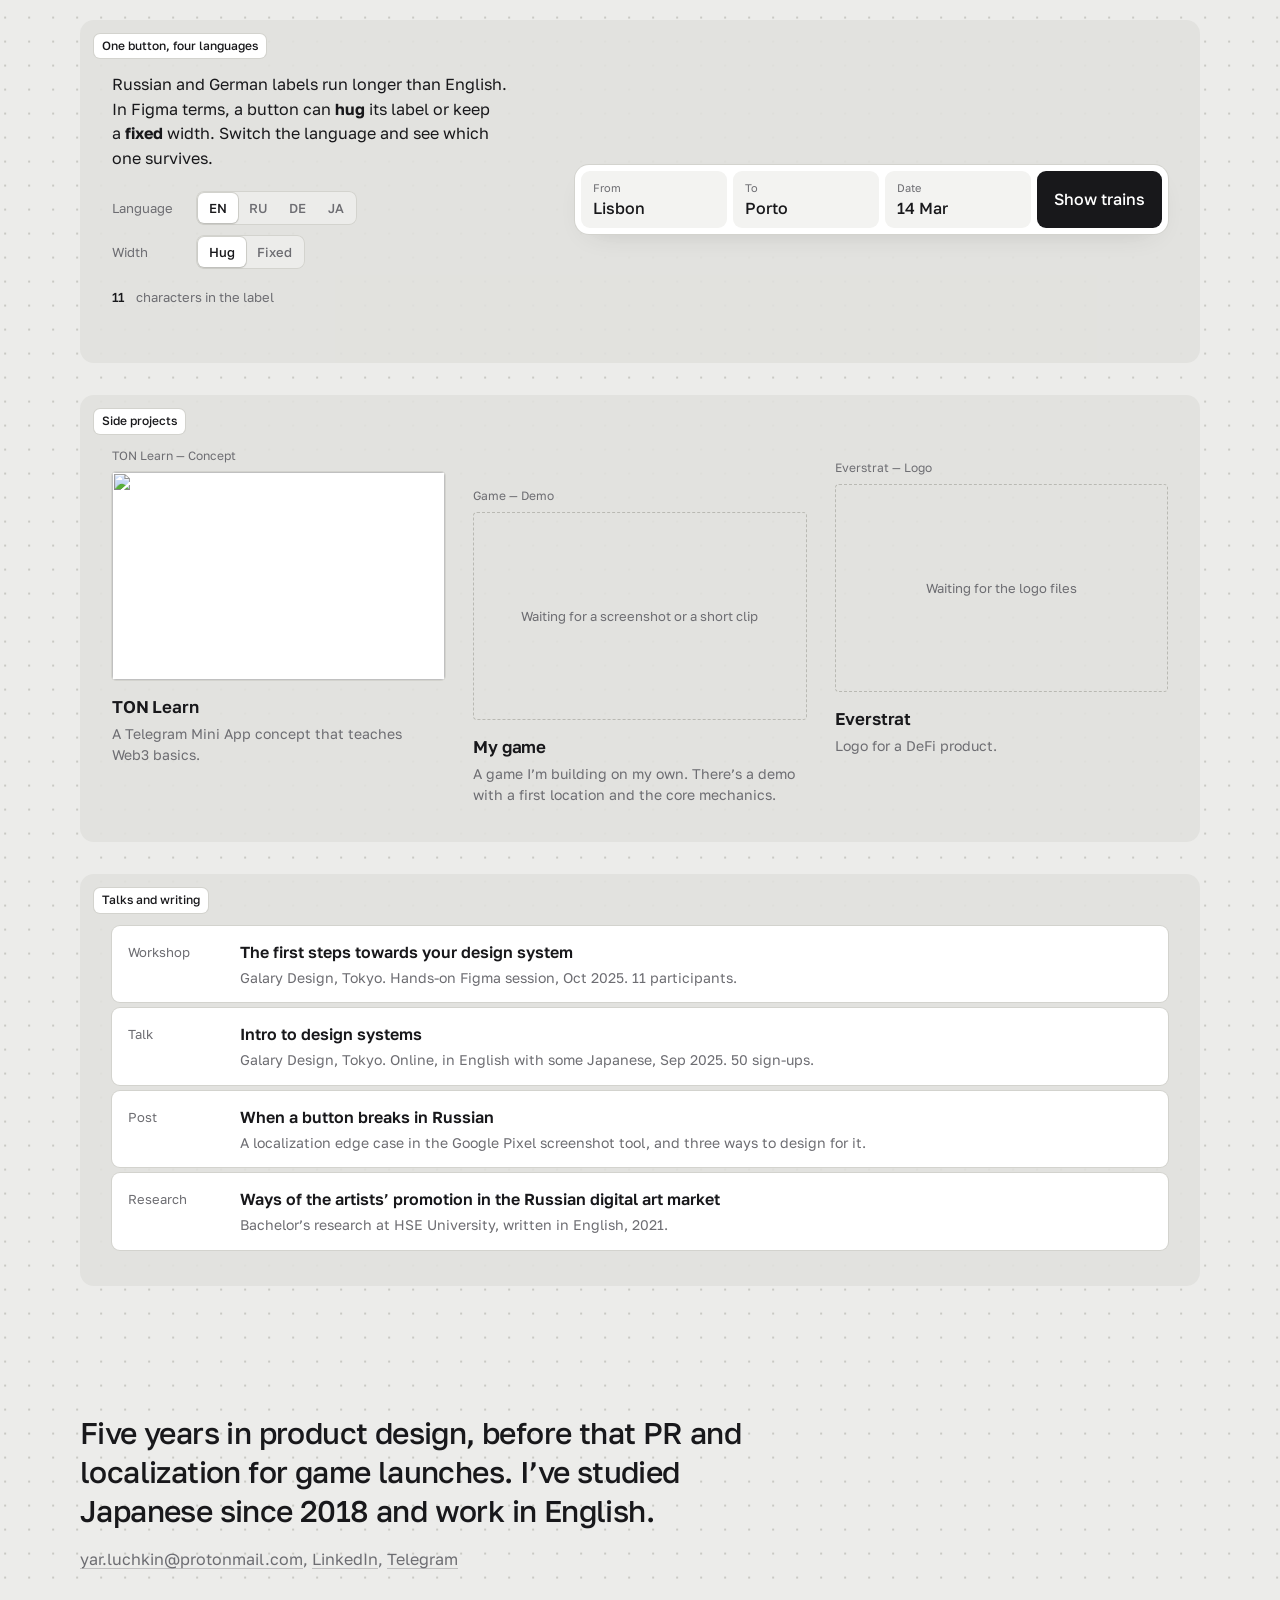
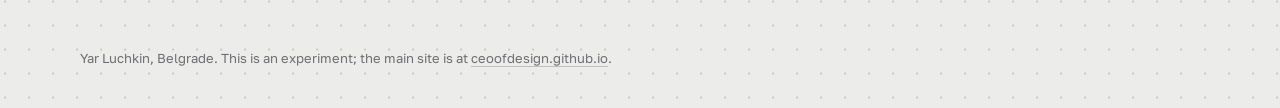
==== commit e495ae58: "Lab edition 4: portfolio as a design file Canvas with sections and frames, a selection box that foll" ====
--- a/lab/index.html
+++ b/lab/index.html
@@ -3,116 +3,140 @@
 <head>
 <meta charset="utf-8">
 <meta name="viewport" content="width=device-width, initial-scale=1">
-<meta name="color-scheme" content="dark">
-<title>Yar Luchkin</title>
+<title>Yar Luchkin, product designer</title>
 <meta name="description" content="Product designer in Belgrade: marketplaces, travel products and design systems.">
 <meta name="robots" content="noindex">
 <link rel="icon" href="../assets/favicon.svg" type="image/svg+xml">
 <link rel="preconnect" href="https://fonts.googleapis.com">
 <link rel="preconnect" href="https://fonts.gstatic.com" crossorigin>
-<link href="https://fonts.googleapis.com/css2?family=Onest:wght@400;500;600&display=swap" rel="stylesheet">
-<link href="https://fonts.googleapis.com/css2?family=Noto+Sans+JP:wght@400;500&display=swap&text=134%E3%82%92%E3%82%B9%E3%83%88%E3%83%9C%E3%83%9D%E3%83%AA%E3%83%AB%E3%83%B3%E4%BB%98%E5%87%BA%E5%88%97%E5%88%B0%E6%97%A5%E6%9C%88%E6%9C%AC%E7%99%BA%E7%9D%80%E7%A4%BA%E8%A1%A8%E8%AA%9E%E8%BB%8A" rel="stylesheet">
+<link href="https://fonts.googleapis.com/css2?family=Golos+Text:wght@400;500;600&display=swap" rel="stylesheet">
+<link href="https://fonts.googleapis.com/css2?family=Noto+Sans+JP:wght@400;500&display=swap&text=%20.134ADEFJLMNPRSTUVZabceghimnorstuwz%C3%A4%C3%BC%D0%94%D0%9A%D0%9B%D0%9E%D0%9F%D0%B0%D0%B1%D0%B4%D0%B5%D0%B7%D0%B8%D0%BA%D0%BC%D0%BD%D0%BE%D0%BF%D1%80%D1%81%D1%82%D1%83%D1%8C%E3%82%92%E3%82%B9%E3%83%88%E3%83%9C%E3%83%9D%E3%83%AA%E3%83%AB%E3%83%B3%E4%BB%98%E5%87%BA%E5%88%97%E5%88%B0%E6%97%A5%E6%9C%88%E7%99%BA%E7%9D%80%E7%A4%BA%E8%A1%A8%E8%BB%8A" rel="stylesheet">
+<link rel="stylesheet" href="../lab/lab.css?v=b58c3fa1">
 <script>document.documentElement.classList.add("js")</script>
-<script src="../lab/lab.js" defer></script>
-<link rel="stylesheet" href="../lab/lab.css">
+<script src="../lab/lab.js?v=cf3b2bb8" defer></script>
 </head>
-<body>
+<body class="home">
 <a class="skip" href="#main">Skip to content</a>
-<main id="main" class="col">
+<header class="bar">
+  <a class="file" href="../lab/" data-layer="Yar Luchkin">
+    <svg viewBox="0 0 20 20" aria-hidden="true"><rect x="2.5" y="2.5" width="15" height="15" rx="3"/><path d="M6.5 7h7M6.5 10h7M6.5 13h4"/></svg>
+    <span>Yar Luchkin <span class="dim">/ Portfolio</span></span>
+  </a>
+  <span class="bar-right">
+    <button class="tidy" type="button" hidden>Tidy up</button>
+    <a class="share" href="mailto:yar.luchkin@protonmail.com">Write to me</a>
+  </span>
+</header>
+<main id="main" class="canvas">
 
-<section class="intro">
-  <p class="hello"><span class="w" style="--d:0.10s">Hi,</span> <span class="w" style="--d:0.13s">I’m</span> <span class="w" style="--d:0.16s">Yar.</span> <span class="w" style="--d:0.19s">I’m</span> <span class="w" style="--d:0.22s">a</span> <span class="w" style="--d:0.25s">product</span> <span class="w" style="--d:0.28s">designer</span> <span class="w" style="--d:0.31s">in</span> <span class="w" style="--d:0.34s">Belgrade,</span> <span class="w" style="--d:0.37s">Serbia.</span> <span class="w" style="--d:0.40s">I</span> <span class="w" style="--d:0.43s">design</span> <span class="w" style="--d:0.46s">marketplaces</span> <span class="w" style="--d:0.49s">and</span> <span class="w" style="--d:0.52s">travel</span> <span class="w" style="--d:0.55s">products</span> <span class="w" style="--d:0.58s">used</span> <span class="w" style="--d:0.61s">by</span> <span class="w" style="--d:0.64s">millions</span> <span class="w" style="--d:0.67s">of</span> <span class="w" style="--d:0.70s">people,</span> <span class="w" style="--d:0.73s">build</span> <span class="w" style="--d:0.76s">the</span> <span class="w" style="--d:0.79s">design</span> <span class="w" style="--d:0.82s">systems</span> <span class="w" style="--d:0.85s">behind</span> <span class="w" style="--d:0.88s">them,</span> <span class="w" style="--d:0.91s">and</span> <span class="w" style="--d:0.94s">run</span> <span class="w" style="--d:0.97s">workshops</span> <span class="w" style="--d:1.00s">for</span> <span class="w" style="--d:1.03s">designers</span> <span class="w" style="--d:1.06s">in</span> <span class="w" style="--d:1.09s">Tokyo.</span></p>
-  <p class="reach rise">Look through the work below, or write to me at <a href="mailto:yar.luchkin@protonmail.com">yar.luchkin@protonmail.com</a>, on <a href="https://www.linkedin.com/in/yar-luchkin/">LinkedIn</a> or <a href="https://t.me/ceoofdesign">Telegram</a>.</p>
+<section class="hero" data-tour="Hi! I’ll show you around">
+  <h1 data-layer="Intro — Text">Hi, I’m Yar. I design marketplaces and travel products used by millions of people, build the design systems behind them, and run workshops for designers in Tokyo.</h1>
+  <p class="reach">Product designer in Belgrade, Serbia. Write to me at <a href="mailto:yar.luchkin@protonmail.com">yar.luchkin@protonmail.com</a>, on <a href="https://www.linkedin.com/in/yar-luchkin/">LinkedIn</a> or <a href="https://t.me/ceoofdesign">Telegram</a>.</p>
+  <p class="hint">Hover anything to inspect it. Drag the frames around.</p>
 </section>
 
-<section aria-labelledby="work">
-  <h2 class="section-title reveal" id="work">Product work</h2>
-  <article class="feature reveal">
-  <header class="feature-head">
-    <div><h2><a href="work/playerok/">Playerok</a></h2><p class="sub">The home page, seller landing and game pages of a C2C marketplace for in-game items, accounts and top-ups with 4M+ users.</p></div>
-    <div class="chips"><span class="chip">4M+ users</span><span class="chip">Home page owner</span></div>
-  </header>
-  <a class="media reel big" href="work/playerok/" tabindex="-1" aria-hidden="true" data-mode="view"><span class="glow"></span><span class="frames"><img src="../assets/img/playerok/home.webp" srcset="../assets/img/playerok/home-1000.webp 1000w, ../assets/img/playerok/home.webp 2000w" sizes="(max-width: 820px) 100vw, 1080px" alt="" loading="eager" width="1600" height="1000" class=on><img src="../assets/img/playerok/seller.webp" srcset="../assets/img/playerok/seller-1000.webp 1000w, ../assets/img/playerok/seller.webp 2000w" sizes="(max-width: 820px) 100vw, 1080px" alt="" loading="lazy" width="1600" height="1000"><img src="../assets/img/playerok/seller-calc.webp" srcset="../assets/img/playerok/seller-calc-1000.webp 1000w, ../assets/img/playerok/seller-calc.webp 2000w" sizes="(max-width: 820px) 100vw, 1080px" alt="" loading="lazy" width="1600" height="1000"><img src="../assets/img/playerok/category.webp" srcset="../assets/img/playerok/category-1000.webp 1000w, ../assets/img/playerok/category.webp 2000w" sizes="(max-width: 820px) 100vw, 1080px" alt="" loading="lazy" width="1600" height="1000"></span><span class="bars"><i><b></b></i><i><b></b></i><i><b></b></i><i><b></b></i></span></a>
+<section class="section" aria-labelledby="work-t">
+  <p class="section-tag" id="work-t">Product work</p>
+  <div class="frames">
+<article class="frame wide" data-tour="The home page is mine">
+  <p class="frame-name"><span>Playerok — Home</span><span class="proof">4M+ users</span></p>
+  <a class="frame-body" href="work/playerok/" data-layer="Playerok — Home" data-drag aria-label="Playerok case study"><span class="screens"><img src="../assets/img/playerok/home.webp" alt="" loading="eager" width="1600" height="1000" draggable="false" class=on><img src="../assets/img/playerok/seller.webp" alt="" loading="lazy" width="1600" height="1000" draggable="false"><img src="../assets/img/playerok/seller-calc.webp" alt="" loading="lazy" width="1600" height="1000" draggable="false"><img src="../assets/img/playerok/category.webp" alt="" loading="lazy" width="1600" height="1000" draggable="false"></span></a>
+  <h3><a href="work/playerok/">Playerok</a></h3>
+  <p class="frame-note">Home page, seller landing and game pages of a marketplace for gamers</p>
 </article>
-  <article class="feature reveal">
-  <header class="feature-head">
-    <div><h2><a href="work/design-system/">A design system for four travel products</a></h2><p class="sub">One multi-brand component library behind Rail Ninja, Firebird Tours, Triptile and highspeedtrains.com.</p></div>
-    <div class="chips"><span class="chip">2,000+ components</span><span class="chip">4 brands</span><span class="chip">Mockups ~2× faster</span></div>
-  </header>
-  <a class="media reel big" href="work/design-system/" tabindex="-1" aria-hidden="true" data-mode="view"><span class="glow"></span><span class="frames"><img src="https://framerusercontent.com/images/PuStnQIBGpmB9LFezK4gvB1uaQQ.png?scale-down-to=2000" alt="" loading="eager" width="1600" height="1000" class=on></span></a>
+<article class="frame narrow" data-tour="Mockups got about 2× faster">
+  <p class="frame-name"><span>Design system — Components</span><span class="proof">2,000+ components, 4 brands</span></p>
+  <a class="frame-body" href="work/design-system/" data-layer="Design system — Components" data-drag aria-label="A design system for four travel products case study"><span class="screens"><img src="https://framerusercontent.com/images/PuStnQIBGpmB9LFezK4gvB1uaQQ.png?scale-down-to=2000" alt="" loading="eager" width="1600" height="1000" draggable="false" class=on></span></a>
+  <h3><a href="work/design-system/">A design system for four travel products</a></h3>
+  <p class="frame-note">One component library behind Rail Ninja, Firebird Tours, Triptile and highspeedtrains.com</p>
 </article>
-  <div class="grid">
-    <article class="card reveal">
-  <a class="media reel" href="work/rail-ninja/" tabindex="-1" aria-hidden="true" data-mode="hover"><span class="glow"></span><span class="frames"><img src="../assets/img/rail-ninja/cover-1000.webp" alt="" loading="lazy" width="1600" height="1000" class=on><img src="../assets/img/rail-ninja/search-1000.webp" alt="" loading="lazy" width="1600" height="1000"><img src="../assets/img/rail-ninja/seats-1000.webp" alt="" loading="lazy" width="1600" height="1000"><img src="../assets/img/rail-ninja/route-1000.webp" alt="" loading="lazy" width="1600" height="1000"><img src="../assets/img/rail-ninja/route-detail-1000.webp" alt="" loading="lazy" width="1600" height="1000"></span><span class="bars"><i><b></b></i><i><b></b></i><i><b></b></i><i><b></b></i><i><b></b></i></span></a>
-  <div class="card-body">
-    <h3><a href="work/rail-ninja/">Rail Ninja</a></h3>
-    <p class="sub">Booking train tickets across countries</p>
-    <div class="chips"><span class="chip">1M+ tickets a year</span></div>
-    <a class="btn" href="work/rail-ninja/"><svg class="arr" viewBox="0 0 16 16" aria-hidden="true"><path d="M3 8h9M8.5 4l4 4-4 4" pathLength="1"/></svg><span>Read the case study</span></a>
-  </div>
-</article><article class="card reveal">
-  <a class="media reel" href="work/travel-ninja/" tabindex="-1" aria-hidden="true" data-mode="hover"><span class="glow"></span><span class="frames"><img src="../assets/img/travel-ninja/cover-1000.webp" alt="" loading="lazy" width="1600" height="1000" class=on><img src="../assets/img/travel-ninja/home-1000.webp" alt="" loading="lazy" width="1600" height="1000"><img src="../assets/img/travel-ninja/search-1000.webp" alt="" loading="lazy" width="1600" height="1000"><img src="../assets/img/travel-ninja/hotel-1000.webp" alt="" loading="lazy" width="1600" height="1000"><img src="../assets/img/travel-ninja/rooms-1000.webp" alt="" loading="lazy" width="1600" height="1000"><img src="../assets/img/travel-ninja/checkout-1000.webp" alt="" loading="lazy" width="1600" height="1000"></span><span class="bars"><i><b></b></i><i><b></b></i><i><b></b></i><i><b></b></i><i><b></b></i><i><b></b></i></span></a>
-  <div class="card-body">
-    <h3><a href="work/travel-ninja/">Travel Ninja</a></h3>
-    <p class="sub">Hotel booking built from scratch</p>
-    <div class="chips"><span class="chip">Built from zero</span></div>
-    <a class="btn" href="work/travel-ninja/"><svg class="arr" viewBox="0 0 16 16" aria-hidden="true"><path d="M3 8h9M8.5 4l4 4-4 4" pathLength="1"/></svg><span>Read the case study</span></a>
-  </div>
-</article><article class="card reveal">
-  <a class="media reel" href="work/firebird-tours/" tabindex="-1" aria-hidden="true" data-mode="hover"><span class="glow"></span><span class="frames"><img src="../assets/img/firebird/cover-1000.webp" alt="" loading="lazy" width="1600" height="1000" class=on><img src="../assets/img/firebird/home-1000.webp" alt="" loading="lazy" width="1600" height="1000"><img src="../assets/img/firebird/trips-1000.webp" alt="" loading="lazy" width="1600" height="1000"><img src="../assets/img/firebird/mobile-1000.webp" alt="" loading="lazy" width="1600" height="1000"><img src="../assets/img/firebird/agora-1000.webp" alt="" loading="lazy" width="1600" height="1000"></span><span class="bars"><i><b></b></i><i><b></b></i><i><b></b></i><i><b></b></i><i><b></b></i></span></a>
-  <div class="card-body">
-    <h3><a href="work/firebird-tours/">Firebird Tours</a></h3>
-    <p class="sub">Tours for travellers and a tool for agents</p>
-    <div class="chips"><span class="chip">B2C + B2B</span></div>
-    <a class="btn" href="work/firebird-tours/"><svg class="arr" viewBox="0 0 16 16" aria-hidden="true"><path d="M3 8h9M8.5 4l4 4-4 4" pathLength="1"/></svg><span>Read the case study</span></a>
-  </div>
+<article class="frame third" data-tour="Train tickets in many countries">
+  <p class="frame-name"><span>Rail Ninja — Booking</span><span class="proof">1M+ tickets a year</span></p>
+  <a class="frame-body" href="work/rail-ninja/" data-layer="Rail Ninja — Booking" data-drag aria-label="Rail Ninja case study"><span class="screens"><img src="../assets/img/rail-ninja/cover-1000.webp" alt="" loading="eager" width="1600" height="1000" draggable="false" class=on><img src="../assets/img/rail-ninja/search-1000.webp" alt="" loading="lazy" width="1600" height="1000" draggable="false"><img src="../assets/img/rail-ninja/seats-1000.webp" alt="" loading="lazy" width="1600" height="1000" draggable="false"><img src="../assets/img/rail-ninja/route-1000.webp" alt="" loading="lazy" width="1600" height="1000" draggable="false"><img src="../assets/img/rail-ninja/route-detail-1000.webp" alt="" loading="lazy" width="1600" height="1000" draggable="false"></span></a>
+  <h3><a href="work/rail-ninja/">Rail Ninja</a></h3>
+  <p class="frame-note">Booking train tickets across countries</p>
+</article>
+<article class="frame third" data-tour="Designed end to end">
+  <p class="frame-name"><span>Travel Ninja — Hotels</span><span class="proof">Built from zero</span></p>
+  <a class="frame-body" href="work/travel-ninja/" data-layer="Travel Ninja — Hotels" data-drag aria-label="Travel Ninja case study"><span class="screens"><img src="../assets/img/travel-ninja/cover-1000.webp" alt="" loading="eager" width="1600" height="1000" draggable="false" class=on><img src="../assets/img/travel-ninja/home-1000.webp" alt="" loading="lazy" width="1600" height="1000" draggable="false"><img src="../assets/img/travel-ninja/search-1000.webp" alt="" loading="lazy" width="1600" height="1000" draggable="false"><img src="../assets/img/travel-ninja/hotel-1000.webp" alt="" loading="lazy" width="1600" height="1000" draggable="false"><img src="../assets/img/travel-ninja/rooms-1000.webp" alt="" loading="lazy" width="1600" height="1000" draggable="false"><img src="../assets/img/travel-ninja/checkout-1000.webp" alt="" loading="lazy" width="1600" height="1000" draggable="false"></span></a>
+  <h3><a href="work/travel-ninja/">Travel Ninja</a></h3>
+  <p class="frame-note">Hotel booking built from scratch</p>
+</article>
+<article class="frame third" data-tour="Travellers on one side, agents on the other">
+  <p class="frame-name"><span>Firebird Tours — B2C + B2B</span><span class="proof">Website, apps, agent tool</span></p>
+  <a class="frame-body" href="work/firebird-tours/" data-layer="Firebird Tours — B2C + B2B" data-drag aria-label="Firebird Tours case study"><span class="screens"><img src="../assets/img/firebird/cover-1000.webp" alt="" loading="eager" width="1600" height="1000" draggable="false" class=on><img src="../assets/img/firebird/home-1000.webp" alt="" loading="lazy" width="1600" height="1000" draggable="false"><img src="../assets/img/firebird/trips-1000.webp" alt="" loading="lazy" width="1600" height="1000" draggable="false"><img src="../assets/img/firebird/mobile-1000.webp" alt="" loading="lazy" width="1600" height="1000" draggable="false"><img src="../assets/img/firebird/agora-1000.webp" alt="" loading="lazy" width="1600" height="1000" draggable="false"></span></a>
+  <h3><a href="work/firebird-tours/">Firebird Tours</a></h3>
+  <p class="frame-note">Tours for travellers and a tool for agents</p>
 </article>
   </div>
 </section>
 
-<section class="demo" aria-labelledby="demo-t">
-  <h2 class="section-title reveal" id="demo-t">One button, four languages</h2>
-  <p class="sub demo-lede">Russian and German labels run longer than English. Switch the language, then compare a button with a fixed width and one that grows with its label.</p>
-  <div class="demo-box">
-    <div class="demo-controls">
-      <div class="seg" role="radiogroup" aria-label="Language" data-seg="lang"><span class="thumb"></span><button type="button" role="radio" aria-checked="true" data-lang="en" lang="en">English</button><button type="button" role="radio" aria-checked="false" data-lang="ru" lang="ru">Русский</button><button type="button" role="radio" aria-checked="false" data-lang="de" lang="de">Deutsch</button><button type="button" role="radio" aria-checked="false" data-lang="ja" lang="ja">日本語</button></div>
-      <div class="seg" role="radiogroup" aria-label="Button width" data-seg="fit"><span class="thumb"></span><button type="button" role="radio" aria-checked="true" data-fit="grow">Grows with label</button><button type="button" role="radio" aria-checked="false" data-fit="fixed">Fixed width</button></div>
+<section class="section" aria-labelledby="demo-t" data-tour="Switch it to Russian">
+  <p class="section-tag" id="demo-t">One button, four languages</p>
+  <div class="demo">
+    <div class="demo-copy">
+      <p>Russian and German labels run longer than English. In Figma terms, a button can <strong>hug</strong> its label or keep a <strong>fixed</strong> width. Switch the language and see which one survives.</p>
+      <dl class="props">
+        <div><dt>Language</dt><dd class="seg" role="radiogroup" aria-label="Language" data-seg="lang"><span class="thumb"></span><button type="button" role="radio" aria-checked="true" data-lang="en">EN</button><button type="button" role="radio" aria-checked="false" data-lang="ru">RU</button><button type="button" role="radio" aria-checked="false" data-lang="de">DE</button><button type="button" role="radio" aria-checked="false" data-lang="ja">JA</button></dd></div>
+        <div><dt>Width</dt><dd class="seg" role="radiogroup" aria-label="Button width" data-seg="fit"><span class="thumb"></span><button type="button" role="radio" aria-checked="true" data-fit="hug">Hug</button><button type="button" role="radio" aria-checked="false" data-fit="fixed">Fixed</button></dd></div>
+      </dl>
+      <p class="readout" aria-live="polite"><span class="count">11</span> characters in the label<span class="cut">The label is cut off</span></p>
     </div>
-    <div class="stage" lang="en">
+    <div class="stage" lang="en" data-layer="Search bar — Component">
       <div class="field"><span class="fl" data-k="from">From</span><span class="fv" data-k="a">Lisbon</span></div>
       <div class="field"><span class="fl" data-k="to">To</span><span class="fv" data-k="b">Porto</span></div>
       <div class="field"><span class="fl" data-k="date">Date</span><span class="fv" data-k="d">14 Mar</span></div>
       <span class="go"><span class="go-label" data-k="btn">Show trains</span></span>
     </div>
-    <p class="demo-read" aria-live="polite"><span class="count">11</span> characters in the label<span class="cut">The label is cut off</span></p>
   </div>
-  <script type="application/json" id="demo-data">{"en": {"name": "English", "from": "From", "to": "To", "date": "Date", "a": "Lisbon", "b": "Porto", "d": "14 Mar", "btn": "Show trains"}, "ru": {"name": "Русский", "from": "Откуда", "to": "Куда", "date": "Дата", "a": "Лиссабон", "b": "Порту", "d": "14 марта", "btn": "Показать поезда"}, "de": {"name": "Deutsch", "from": "Von", "to": "Nach", "date": "Datum", "a": "Lissabon", "b": "Porto", "d": "14. März", "btn": "Züge anzeigen"}, "ja": {"name": "日本語", "from": "出発", "to": "到着", "date": "日付", "a": "リスボン", "b": "ポルト", "d": "3月14日", "btn": "列車を表示"}}</script>
+  <script type="application/json" id="demo-data">{"en": {"name": "EN", "from": "From", "to": "To", "date": "Date", "a": "Lisbon", "b": "Porto", "d": "14 Mar", "btn": "Show trains"}, "ru": {"name": "RU", "from": "Откуда", "to": "Куда", "date": "Дата", "a": "Лиссабон", "b": "Порту", "d": "14 марта", "btn": "Показать поезда"}, "de": {"name": "DE", "from": "Von", "to": "Nach", "date": "Datum", "a": "Lissabon", "b": "Porto", "d": "14. März", "btn": "Züge anzeigen"}, "ja": {"name": "JA", "from": "出発", "to": "到着", "date": "日付", "a": "リスボン", "b": "ポルト", "d": "3月14日", "btn": "列車を表示"}}</script>
 </section>
 
-<section aria-labelledby="side">
-  <h2 class="section-title reveal" id="side">Side projects</h2>
-  <div class="grid">
-    <article class="card reveal"><a class="media" href="../work/ton-learn/" tabindex="-1" aria-hidden="true"><img src="https://framerusercontent.com/images/z6qjIoTX3oU3K5DU6TvPd8UEPsQ.png?scale-down-to=1024" alt="" loading="lazy" width="1600" height="900"></a><div class="card-body"><h3><a href="../work/ton-learn/">TON Learn</a></h3><p class="sub">Concept for a Telegram Mini App that teaches Web3 basics</p><a class="btn" href="../work/ton-learn/"><svg class="arr" viewBox="0 0 16 16" aria-hidden="true"><path d="M3 8h9M8.5 4l4 4-4 4" pathLength="1"/></svg><span>See the concept</span></a></div></article><article class="card pending reveal"><span class="media ph" aria-hidden="true"></span><div class="card-body"><h3>My game</h3><p class="sub">A game I’m building on my own. There’s a demo with a first location and the core mechanics.</p><p class="todo">Needs: name, one screenshot or GIF, one line about it</p></div></article><article class="card pending reveal"><span class="media ph" aria-hidden="true"></span><div class="card-body"><h3>Everstrat</h3><p class="sub">Logo for a DeFi product</p><p class="todo">Needs: logo files and the brief in a sentence</p></div></article>
+<section class="section" aria-labelledby="side-t">
+  <p class="section-tag" id="side-t">Side projects</p>
+  <div class="frames">
+<article class="frame third">
+  <p class="frame-name"><span>TON Learn — Concept</span></p>
+  <a class="frame-body" href="../work/ton-learn/" data-layer="TON Learn — Concept" data-drag aria-label="TON Learn"><span class="screens"><img class="on" src="https://framerusercontent.com/images/z6qjIoTX3oU3K5DU6TvPd8UEPsQ.png?scale-down-to=1024" alt="" loading="lazy" width="1600" height="900" draggable="false"></span></a>
+  <h3><a href="../work/ton-learn/">TON Learn</a></h3>
+  <p class="frame-note">A Telegram Mini App concept that teaches Web3 basics.</p>
+</article><article class="frame third">
+  <p class="frame-name"><span>Game — Demo</span></p>
+  <span class="frame-body empty" data-layer="Game — Demo"><span>Waiting for a screenshot or a short clip</span></span>
+  <h3>My game</h3>
+  <p class="frame-note">A game I’m building on my own. There’s a demo with a first location and the core mechanics.</p>
+</article><article class="frame third">
+  <p class="frame-name"><span>Everstrat — Logo</span></p>
+  <span class="frame-body empty" data-layer="Everstrat — Logo"><span>Waiting for the logo files</span></span>
+  <h3>Everstrat</h3>
+  <p class="frame-note">Logo for a DeFi product.</p>
+</article>
   </div>
 </section>
 
-<section aria-labelledby="talks">
-  <h2 class="section-title reveal" id="talks">Talks and writing</h2>
-  <ul class="list reveal">
-<li><a href="https://www.meetup.com/galary-ux-ui-design-community/events/?type=past"><span class="kind">Workshop</span><span class="t">The first steps towards your design system</span><span class="sub">Galary Design, Tokyo. Hands-on Figma session, Oct 2025.</span><span class="meta">11 participants<svg class="arr" viewBox="0 0 16 16" aria-hidden="true"><path d="M5 11l6-6M6 5h5v5" pathLength="1"/></svg></span></a></li>
-<li><a href="https://www.meetup.com/galary-ux-ui-design-community/events/?type=past"><span class="kind">Talk</span><span class="t">Intro to design systems</span><span class="sub">Galary Design, Tokyo. Online, in English with some Japanese, Sep 2025.</span><span class="meta">50 sign-ups<svg class="arr" viewBox="0 0 16 16" aria-hidden="true"><path d="M5 11l6-6M6 5h5v5" pathLength="1"/></svg></span></a></li>
-<li><a href="https://www.linkedin.com/in/yar-luchkin/recent-activity/all/"><span class="kind">Post</span><span class="t">When a button breaks in Russian</span><span class="sub">A localization edge case in the Google Pixel screenshot tool, and three ways to design for it.</span><span class="meta">LinkedIn<svg class="arr" viewBox="0 0 16 16" aria-hidden="true"><path d="M5 11l6-6M6 5h5v5" pathLength="1"/></svg></span></a></li>
-<li><a href="https://www.researchgate.net/publication/358564840"><span class="kind">Research</span><span class="t">Ways of the artists’ promotion in the Russian digital art market</span><span class="sub">Bachelor’s research at HSE University, written in English, 2021.</span><span class="meta">ResearchGate<svg class="arr" viewBox="0 0 16 16" aria-hidden="true"><path d="M5 11l6-6M6 5h5v5" pathLength="1"/></svg></span></a></li>
+<section class="section" aria-labelledby="talks-t" data-tour="Talks in Tokyo, in English with some Japanese">
+  <p class="section-tag" id="talks-t">Talks and writing</p>
+  <ul class="talks">
+<li><a href="https://www.meetup.com/galary-ux-ui-design-community/events/?type=past" data-layer="Workshop"><span class="kind">Workshop</span><span class="t">The first steps towards your design system</span><span class="d">Galary Design, Tokyo. Hands-on Figma session, Oct 2025. 11 participants.</span></a></li>
+<li><a href="https://www.meetup.com/galary-ux-ui-design-community/events/?type=past" data-layer="Talk"><span class="kind">Talk</span><span class="t">Intro to design systems</span><span class="d">Galary Design, Tokyo. Online, in English with some Japanese, Sep 2025. 50 sign-ups.</span></a></li>
+<li><a href="https://www.linkedin.com/in/yar-luchkin/recent-activity/all/" data-layer="Post"><span class="kind">Post</span><span class="t">When a button breaks in Russian</span><span class="d">A localization edge case in the Google Pixel screenshot tool, and three ways to design for it.</span></a></li>
+<li><a href="https://www.researchgate.net/publication/358564840" data-layer="Research"><span class="kind">Research</span><span class="t">Ways of the artists’ promotion in the Russian digital art market</span><span class="d">Bachelor’s research at HSE University, written in English, 2021.</span></a></li>
   </ul>
 </section>
 
 <section class="outro">
-  <p class="hello reveal">Five years in product design, before that PR and localization for game launches. I’ve studied Japanese since 2018 and work in English.</p>
-  <p class="reach"><a href="mailto:yar.luchkin@protonmail.com">yar.luchkin@protonmail.com</a> · <a href="https://www.linkedin.com/in/yar-luchkin/">LinkedIn</a> · <a href="https://t.me/ceoofdesign">Telegram</a></p>
+  <p data-layer="Outro — Text">Five years in product design, before that PR and localization for game launches. I’ve studied Japanese since 2018 and work in English.</p>
+  <p class="reach"><a href="mailto:yar.luchkin@protonmail.com">yar.luchkin@protonmail.com</a>, <a href="https://www.linkedin.com/in/yar-luchkin/">LinkedIn</a>, <a href="https://t.me/ceoofdesign">Telegram</a></p>
 </section>
 </main>
-<footer class="col foot">
-  <p>Yar Luchkin, Belgrade. Lab edition: an experiment, the main site is at <a href="https://ceoofdesign.github.io/">ceoofdesign.github.io</a>.</p>
+<footer class="foot">
+  <p>Yar Luchkin, Belgrade. This is an experiment; the main site is at <a href="https://ceoofdesign.github.io/">ceoofdesign.github.io</a>.</p>
 </footer>
+<div class="sel" aria-hidden="true"><i></i><i></i><i></i><i></i><span class="sel-tag"></span></div>
+<div class="tip" aria-hidden="true"></div>
+<div class="yar" aria-hidden="true">
+  <svg viewBox="0 0 24 24"><path d="M4 3l15 7.5-6.6 1.8L9.6 19z"/></svg>
+  <span class="yar-name">Yar</span><span class="yar-say"></span>
+</div>
 </body>
 </html>
--- a/lab/lab.css
+++ b/lab/lab.css
@@ -1,209 +1,251 @@
-/* Lab edition 2: one narrow column, dark, the work carries the colour.
-   Type: Onest. No accent colour: hierarchy comes from size, weight and grey. */
+/* Lab edition 4: the portfolio as an open design file.
+   Canvas grey with a dot grid, sections as tinted areas with a name tag,
+   work as frames. Blue belongs to the visitor's selection, violet to Yar's cursor. */
 
 :root {
-  --bg: #0c0c0d;
-  --surface: #161618;
-  --surface-2: #1f1f22;
-  --text: #f2f2f0;
-  --muted: #8d8d92;
-  --line: #2a2a2e;
-  --col: 760px;
-  --gutter: 20px;
-  --radius-lg: 24px;
-  --radius: 16px;
-  --font: "Onest", system-ui, sans-serif;
+  --canvas: #ececea;
+  --dot: #c9c9c4;
+  --section: #e1e1dd;
+  --ink: #18181b;
+  --muted: #6d6d72;
+  --line: #d3d3ce;
+  --white: #ffffff;
+  --select: #0d8bff;
+  --yar: #8b3dff;
+  --warn: #e5a000;
+  --ease: cubic-bezier(0.22, 1, 0.36, 1);
+  --font: "Golos Text", system-ui, sans-serif;
+  --ja: "Noto Sans JP", "Hiragino Sans", "Yu Gothic", sans-serif;
+  --col: 1120px;
 }
 
 *, *::before, *::after { box-sizing: border-box; }
-html { -webkit-text-size-adjust: 100%; color-scheme: dark; }
+html { -webkit-text-size-adjust: 100%; }
 body {
-  margin: 0; background: var(--bg); color: var(--text);
-  font-family: var(--font); font-size: 1rem; line-height: 1.55;
+  margin: 0; color: var(--ink); font-family: var(--font); font-size: 1rem; line-height: 1.55;
+  background-color: var(--canvas);
+  background-image: radial-gradient(circle, var(--dot) 1px, transparent 1.2px);
+  background-size: 24px 24px;
+  background-position: var(--gx, 0px) var(--gy, 0px);
   -webkit-font-smoothing: antialiased; -moz-osx-font-smoothing: grayscale;
 }
-h1, h2, h3 { text-wrap: balance; margin: 0; }
+h1, h2, h3 { margin: 0; text-wrap: balance; }
 p, li, dd { text-wrap: pretty; }
 img { display: block; max-width: 100%; height: auto; }
+svg { display: block; }
 a { color: inherit; text-decoration: none; }
-p a, .reach a { text-decoration: underline; text-decoration-color: color-mix(in oklab, var(--text) 35%, transparent); text-underline-offset: 0.2em; text-decoration-thickness: from-font; }
-@media (hover: hover) { p a:hover, .reach a:hover { text-decoration-color: var(--text); } }
-:focus-visible { outline: 2px solid var(--text); outline-offset: 3px; border-radius: 6px; }
+.reach a, .prose a, .foot a, .demo-copy a {
+  text-decoration: underline; text-underline-offset: 0.2em; text-decoration-thickness: from-font;
+  text-decoration-color: color-mix(in oklab, currentColor 35%, transparent);
+}
+@media (hover: hover) { .reach a:hover, .prose a:hover, .foot a:hover { text-decoration-color: currentColor; } }
+:focus-visible { outline: 2px solid var(--select); outline-offset: 3px; border-radius: 4px; }
 .skip { position: absolute; left: -999px; }
-.skip:focus { left: 16px; top: 16px; background: var(--surface); padding: 8px 12px; z-index: 10; }
-
-.col { max-width: calc(var(--col) + var(--gutter) * 2); margin: 0 auto; padding: 0 var(--gutter); }
-.sub { color: var(--muted); }
-
-/* Intro: a person, then the ways to reach them */
-.intro { padding: clamp(56px, 12vw, 120px) 0 clamp(48px, 8vw, 88px); }
-.hello { font-size: clamp(1.375rem, 3vw, 1.75rem); line-height: 1.35; font-weight: 500; letter-spacing: -0.015em; margin: 0 0 20px; max-width: 30em; }
-.reach { color: var(--muted); margin: 0; }
-
-.section-title { font-size: clamp(1.5rem, 3.2vw, 1.875rem); font-weight: 600; letter-spacing: -0.02em; margin: clamp(56px, 9vw, 96px) 0 24px; }
-
-/* Featured work: title and proof above a large picture */
-.feature { margin-bottom: clamp(48px, 7vw, 72px); }
-.feature-head { display: flex; justify-content: space-between; align-items: end; gap: 16px 24px; flex-wrap: wrap; margin-bottom: 16px; }
-.feature h2 { font-size: clamp(1.375rem, 2.6vw, 1.625rem); font-weight: 600; letter-spacing: -0.015em; margin-bottom: 4px; }
-.feature .sub { margin: 0; max-width: 34em; font-size: 0.9375rem; }
-.media { display: block; border-radius: var(--radius-lg); overflow: hidden; background: var(--surface); aspect-ratio: 16 / 10; outline: 1px solid rgb(255 255 255 / 0.06); outline-offset: -1px; }
-.media img { width: 100%; height: 100%; object-fit: cover; object-position: top; transition: scale 500ms cubic-bezier(0.2, 0, 0, 1); }
-@media (hover: hover) and (prefers-reduced-motion: no-preference) {
-  .feature:hover .media img, .card:hover .media img { scale: 1.015; }
-}
-
-.chips { display: flex; flex-wrap: wrap; gap: 6px; }
-.chip { font-size: 0.8125rem; font-weight: 500; padding: 5px 10px; border-radius: 999px; background: var(--surface-2); color: var(--text); font-variant-numeric: tabular-nums; white-space: nowrap; }
-
-/* Smaller case studies and side projects */
-.grid { display: grid; grid-template-columns: repeat(3, minmax(0, 1fr)); gap: 16px; }
-.card { background: var(--surface); border-radius: var(--radius-lg); overflow: hidden; display: flex; flex-direction: column; }
-.card .media { border-radius: 0; outline: none; aspect-ratio: 4 / 3; }
-.card-body { padding: 16px 16px 18px; display: flex; flex-direction: column; gap: 6px; flex: 1; }
-.card h3 { font-size: 1.0625rem; font-weight: 600; }
-.card .sub { margin: 0; font-size: 0.875rem; line-height: 1.45; }
-.card .chips { margin-top: 4px; }
-.btn {
-  margin-top: auto; align-self: stretch; text-align: center;
-  padding: 10px 14px; border-radius: 12px; background: var(--surface-2);
-  font-size: 0.875rem; font-weight: 500; transition-property: background-color, scale; transition-duration: 150ms; transition-timing-function: ease-out;
-}
-.card .btn { margin-top: auto; }
-.card-body > :nth-last-child(2) { margin-bottom: 12px; }
-@media (hover: hover) { .btn:hover { background: #2a2a2e; } }
-@media (prefers-reduced-motion: no-preference) { .btn:active { scale: 0.97; } }
-.ph { aspect-ratio: 4 / 3; background: repeating-linear-gradient(135deg, var(--surface) 0 10px, var(--surface-2) 10px 11px); }
-.todo { margin: 6px 0 0; font-size: 0.8125rem; color: #e8c37a; }
-
-/* Talks and writing */
-.list { list-style: none; margin: 0; padding: 0; display: grid; gap: 8px; }
-.list a { display: grid; grid-template-columns: 6.5rem minmax(0, 1fr) auto; gap: 2px 16px; padding: 16px 18px; border-radius: var(--radius); background: var(--surface); transition: background-color 150ms ease-out; }
-@media (hover: hover) { .list a:hover { background: var(--surface-2); } }
-.list .kind { color: var(--muted); font-size: 0.875rem; grid-row: 1 / span 2; padding-top: 2px; }
-.list .t { font-weight: 600; }
-.list .sub { grid-column: 2; font-size: 0.875rem; }
-.list .meta { grid-column: 3; grid-row: 1; color: var(--muted); font-size: 0.8125rem; white-space: nowrap; }
-
-.outro { padding: clamp(72px, 12vw, 128px) 0 clamp(40px, 6vw, 64px); }
-.foot { padding-top: 24px; padding-bottom: 48px; color: var(--muted); font-size: 0.875rem; border-top: 1px solid var(--line); }
+.skip:focus { left: 16px; top: 16px; background: var(--white); padding: 8px 12px; z-index: 50; }
+.dim { color: var(--muted); }
+
+/* Top bar: the file name on the left, the one action on the right */
+.bar {
+  position: sticky; top: 0; z-index: 20; height: 52px; padding: 0 16px;
+  display: flex; align-items: center; justify-content: space-between; gap: 12px;
+  background: color-mix(in oklab, var(--white) 86%, transparent);
+  backdrop-filter: blur(12px) saturate(1.2); -webkit-backdrop-filter: blur(12px) saturate(1.2);
+  box-shadow: 0 1px 0 var(--line);
+}
+.file { display: flex; align-items: center; gap: 8px; font-size: 0.875rem; font-weight: 500; }
+.file svg { width: 18px; height: 18px; fill: none; stroke: currentColor; stroke-width: 1.4; stroke-linecap: round; }
+.bar-right { display: flex; align-items: center; gap: 8px; }
+.share, .tidy {
+  font: inherit; font-size: 0.8125rem; font-weight: 500; border: 0; cursor: pointer;
+  padding: 7px 12px; border-radius: 8px; transition: background-color 150ms ease-out, scale 150ms ease-out;
+}
+.share { background: var(--select); color: var(--white); }
+.tidy { background: transparent; color: var(--ink); box-shadow: inset 0 0 0 1px var(--line); }
+@media (hover: hover) { .share:hover { background: #0077e6; } .tidy:hover { background: var(--white); } }
+.share:active, .tidy:active { scale: 0.96; }
+
+/* Canvas */
+.canvas { max-width: calc(var(--col) + 48px); margin: 0 auto; padding: 0 24px; }
+
+.hero { padding: clamp(56px, 10vw, 112px) 0 clamp(40px, 6vw, 64px); max-width: 52rem; }
+.hero h1 {
+  font-size: clamp(1.875rem, 4.2vw, 3.125rem); line-height: 1.14; font-weight: 500; letter-spacing: -0.028em;
+  margin: 0 0 24px; width: fit-content;
+}
+.reach { margin: 0; color: var(--muted); max-width: 40em; }
+.hint { margin: 28px 0 0; font-size: 0.8125rem; color: var(--muted); display: flex; align-items: center; gap: 8px; }
+.hint::before { content: ""; width: 8px; height: 8px; border-radius: 2px; background: var(--select); }
+@media (hover: none) { .hint { display: none; } }
+
+/* Sections: tinted areas with a name tag, the way a design file groups work */
+.section { position: relative; background: color-mix(in oklab, var(--section) 88%, transparent); border-radius: 14px; padding: 52px clamp(16px, 3vw, 32px) clamp(24px, 3vw, 36px); margin-bottom: 32px; }
+.section-tag {
+  position: absolute; top: 14px; left: 14px; margin: 0;
+  font-size: 0.75rem; font-weight: 500; padding: 3px 8px; border-radius: 6px;
+  background: var(--white); box-shadow: 0 0 0 1px var(--line);
+}
+
+/* Frames: a name above, the picture, a caption below */
+.frames { display: grid; grid-template-columns: repeat(12, minmax(0, 1fr)); gap: 40px 28px; align-items: start; }
+.frame { position: relative; }
+.frame.wide { grid-column: span 7; }
+.frame.narrow { grid-column: span 5; margin-top: 72px; }
+.frame.third { grid-column: span 4; }
+.frames .frame.third:nth-child(3n + 2) { margin-top: 40px; }
+.frames .frame.third:nth-child(3n) { margin-top: 12px; }
+.frame-name { display: flex; justify-content: space-between; gap: 12px; margin: 0 0 6px; font-size: 0.75rem; color: var(--muted); }
+.frame-name span:first-child { white-space: nowrap; overflow: hidden; text-overflow: ellipsis; }
+.proof { color: var(--ink); font-weight: 500; white-space: nowrap; font-variant-numeric: tabular-nums; }
+.frame-body {
+  position: relative; display: block; aspect-ratio: 16 / 10; background: var(--white);
+  box-shadow: 0 0 0 1px var(--line); border-radius: 4px; overflow: hidden;
+  touch-action: pan-y; transition: box-shadow 250ms ease;
+}
+.frame-body .screens { position: absolute; inset: 0; }
+.frame-body img { position: absolute; inset: 0; width: 100%; height: 100%; object-fit: cover; object-position: top; opacity: 0; transition: opacity 500ms ease; user-select: none; -webkit-user-drag: none; }
+.frame-body img.on { opacity: 1; }
+.frame h3 { font-size: 1.0625rem; font-weight: 600; letter-spacing: -0.01em; margin: 14px 0 2px; }
+.frame-note { margin: 0; font-size: 0.875rem; color: var(--muted); max-width: 30em; }
+.frame-body.empty { display: grid; place-items: center; background: transparent; box-shadow: none; outline: 1.5px dashed #b9b9b3; outline-offset: -1px; color: var(--muted); font-size: 0.8125rem; text-align: center; padding: 16px; }
+
+/* Dragging: the frame lifts, tilts with the throw, and keeps its new place */
+.frame.lifted { z-index: 10; }
+.frame.lifted .frame-body { box-shadow: 0 0 0 1px var(--line), 0 18px 40px -12px rgb(24 24 27 / 0.28); cursor: grabbing; }
+.frame.settling { transition: translate 600ms var(--ease), rotate 600ms var(--ease); }
+@media (hover: hover) and (pointer: fine) { [data-drag] { cursor: grab; } }
+
+/* Selection: one box that glides from layer to layer */
+.sel {
+  position: absolute; left: 0; top: 0; width: 0; height: 0; z-index: 30; pointer-events: none;
+  box-shadow: 0 0 0 1.5px var(--select); border-radius: 2px; opacity: 0;
+  transition: opacity 150ms ease, translate 260ms var(--ease), width 260ms var(--ease), height 260ms var(--ease);
+}
+.sel.on { opacity: 1; }
+.sel.jump { transition: opacity 150ms ease; }
+.sel i { position: absolute; width: 7px; height: 7px; background: var(--white); box-shadow: 0 0 0 1.5px var(--select); }
+.sel i:nth-child(1) { left: -4px; top: -4px; }
+.sel i:nth-child(2) { right: -4px; top: -4px; }
+.sel i:nth-child(3) { left: -4px; bottom: -4px; }
+.sel i:nth-child(4) { right: -4px; bottom: -4px; }
+.sel-tag {
+  position: absolute; left: 50%; top: calc(100% + 8px); translate: -50% 0;
+  font-size: 0.6875rem; font-weight: 500; line-height: 1; white-space: nowrap; color: var(--white);
+  background: var(--select); padding: 4px 6px; border-radius: 4px; font-variant-numeric: tabular-nums;
+}
+
+/* The visitor's cursor gets a tag over frames */
+.tip {
+  position: fixed; left: 0; top: 0; z-index: 40; pointer-events: none;
+  font-size: 0.75rem; font-weight: 500; color: var(--white); background: var(--select);
+  padding: 4px 8px; border-radius: 4px 10px 10px 10px; opacity: 0; scale: 0.8; transform-origin: 0 0;
+  transition: opacity 150ms ease, scale 200ms var(--ease);
+}
+.tip.on { opacity: 1; scale: 1; }
+
+/* Yar's cursor: walks to a piece of work and says one thing about it */
+.yar { position: absolute; left: 0; top: 0; z-index: 15; pointer-events: none; opacity: 0; transition: opacity 400ms ease; will-change: translate; }
+.yar.on { opacity: 1; }
+.yar svg { width: 22px; height: 22px; fill: var(--yar); stroke: var(--white); stroke-width: 1.5; stroke-linejoin: round; filter: drop-shadow(0 1px 2px rgb(0 0 0 / 0.2)); }
+.yar-name, .yar-say { position: absolute; left: 16px; font-size: 0.75rem; font-weight: 500; color: var(--white); background: var(--yar); white-space: nowrap; }
+.yar-name { top: 18px; padding: 3px 7px; border-radius: 4px 10px 10px 10px; }
+.yar-say {
+  top: 42px; padding: 7px 11px; border-radius: 4px 14px 14px 14px; font-size: 0.8125rem; max-width: 260px; white-space: normal; width: max-content;
+  opacity: 0; translate: 0 -4px; scale: 0.92; transform-origin: 0 0; transition: opacity 200ms ease, translate 300ms var(--ease), scale 300ms var(--ease);
+}
+.yar.talk .yar-say { opacity: 1; translate: 0 0; scale: 1; }
+.yar.flip .yar-say { left: auto; right: 6px; border-radius: 14px 4px 14px 14px; transform-origin: 100% 0; }
+@media (hover: none) { .yar { display: none; } }
+
+/* Demo: one button, four languages */
+.demo { display: grid; grid-template-columns: minmax(0, 5fr) minmax(0, 7fr); gap: 28px 40px; align-items: center; }
+.demo-copy p { margin: 0 0 20px; max-width: 30em; }
+.props { margin: 0 0 18px; display: grid; gap: 10px; }
+.props div { display: flex; align-items: center; gap: 12px; }
+.props dt { width: 72px; font-size: 0.8125rem; color: var(--muted); }
+.props dd { margin: 0; }
+.seg { position: relative; display: inline-flex; padding: 2px; border-radius: 8px; background: var(--canvas); box-shadow: inset 0 0 0 1px var(--line); }
+.seg button { position: relative; z-index: 1; font: inherit; font-size: 0.8125rem; font-weight: 500; color: var(--muted); background: none; border: 0; padding: 5px 11px; border-radius: 6px; cursor: pointer; transition: color 150ms ease, scale 150ms ease-out; }
+.seg button[aria-checked="true"] { color: var(--ink); }
+@media (hover: hover) { .seg button:hover { color: var(--ink); } }
+.seg button:active { scale: 0.95; }
+.seg .thumb { position: absolute; top: 2px; bottom: 2px; left: 0; width: 0; border-radius: 6px; background: var(--white); box-shadow: 0 1px 2px rgb(0 0 0 / 0.12), 0 0 0 1px var(--line); transition: translate 350ms var(--ease), width 350ms var(--ease); }
+.readout { margin: 0; font-size: 0.8125rem; color: var(--muted); display: flex; flex-wrap: wrap; gap: 4px 12px; }
+.count { color: var(--ink); font-weight: 500; }
+.cut { color: #9a6700; font-weight: 500; opacity: 0; translate: 0 4px; transition: opacity 200ms ease, translate 250ms var(--ease); }
+.cut.show { opacity: 1; translate: 0 0; }
+.stage { display: flex; flex-wrap: wrap; gap: 6px; padding: 6px; border-radius: 14px; background: var(--white); box-shadow: 0 0 0 1px var(--line), 0 10px 30px -16px rgb(0 0 0 / 0.2); }
+.stage:lang(ja) .fl, .stage:lang(ja) .fv, .stage:lang(ja) .go-label { font-family: var(--ja); }
+.field { flex: 1 1 110px; min-width: 0; padding: 8px 12px; border-radius: 9px; background: #f3f3f1; display: flex; flex-direction: column; }
+.fl { font-size: 0.6875rem; color: var(--muted); }
+.fv { font-weight: 500; white-space: nowrap; overflow: hidden; text-overflow: ellipsis; }
+.fl, .fv, .go-label { transition: opacity 160ms ease, filter 160ms ease; }
+.swap .fl, .swap .fv, .swap .go-label { opacity: 0; filter: blur(3px); }
+.go { flex: none; display: flex; align-items: center; justify-content: center; padding: 0 16px; min-height: 52px; border-radius: 9px; background: var(--ink); color: var(--white); font-weight: 500; overflow: hidden; transition: width 450ms var(--ease), box-shadow 250ms ease; }
+.go-label { white-space: nowrap; overflow: hidden; text-overflow: ellipsis; }
+.go.is-cut { box-shadow: 0 0 0 2px var(--warn); }
+
+/* Talks: a list of entries, each one a layer */
+.talks { list-style: none; margin: 0; padding: 0; display: grid; gap: 6px; }
+.talks a { display: grid; grid-template-columns: 6rem minmax(0, 1fr); gap: 2px 16px; padding: 14px 16px; border-radius: 8px; background: var(--white); box-shadow: 0 0 0 1px var(--line); }
+.talks .kind { grid-row: span 2; font-size: 0.8125rem; color: var(--muted); padding-top: 2px; }
+.talks .t { font-weight: 600; }
+.talks .d { font-size: 0.875rem; color: var(--muted); }
+
+.outro { padding: clamp(48px, 8vw, 96px) 0 clamp(32px, 5vw, 56px); max-width: 44rem; }
+.outro p:first-child { font-size: clamp(1.375rem, 2.8vw, 1.875rem); line-height: 1.3; font-weight: 500; letter-spacing: -0.02em; margin: 0 0 16px; width: fit-content; }
+.foot { max-width: calc(var(--col) + 48px); margin: 0 auto; padding: 20px 24px 40px; font-size: 0.8125rem; color: var(--muted); }
 .foot p { margin: 0; }
-.foot a { text-decoration: underline; text-underline-offset: 0.2em; text-decoration-color: color-mix(in oklab, var(--muted) 50%, transparent); }
-
-/* Case pages */
-.back { padding-top: 32px; margin: 0; color: var(--muted); font-size: 0.9375rem; }
-@media (hover: hover) { .back a:hover { color: var(--text); } }
-.case { padding: clamp(32px, 6vw, 64px) 0 0; }
-.case h1 { font-size: clamp(2rem, 5vw, 2.75rem); line-height: 1.1; font-weight: 600; letter-spacing: -0.025em; margin-bottom: 20px; }
-.meta-grid { display: grid; grid-template-columns: repeat(4, minmax(0, 1fr)); gap: 12px 16px; margin: 28px 0 32px; }
-.meta-grid div { background: var(--surface); border-radius: 14px; padding: 12px 14px; }
-.meta-grid dt { font-size: 0.75rem; color: var(--muted); }
-.meta-grid dd { margin: 2px 0 0; font-size: 0.875rem; }
-.cover, .gallery figure { margin: 0; border-radius: var(--radius-lg); overflow: hidden; background: var(--surface); outline: 1px solid rgb(255 255 255 / 0.06); outline-offset: -1px; }
+
+/* Case pages: one white sheet on the canvas */
+.case { max-width: 860px; margin: 32px auto 48px; background: var(--white); border-radius: 14px; box-shadow: 0 0 0 1px var(--line); padding: clamp(20px, 5vw, 56px); }
+.back { margin: 0 0 32px; font-size: 0.875rem; color: var(--muted); }
+.back a::before { content: ""; display: inline-block; width: 6px; height: 6px; border-left: 1.5px solid; border-bottom: 1.5px solid; rotate: 45deg; margin: 0 8px 1px 2px; }
+@media (hover: hover) { .back a:hover { color: var(--ink); } }
+.case h1 { font-size: clamp(1.875rem, 4.6vw, 2.75rem); line-height: 1.1; font-weight: 600; letter-spacing: -0.028em; margin-bottom: 18px; width: fit-content; }
+.lede { font-size: 1.1875rem; line-height: 1.45; margin: 0 0 28px; max-width: 34em; }
+.meta { display: grid; grid-template-columns: repeat(4, minmax(0, 1fr)); gap: 16px; margin: 0 0 32px; padding: 16px 0; border-top: 1px solid var(--line); border-bottom: 1px solid var(--line); }
+.meta dt { font-size: 0.75rem; color: var(--muted); }
+.meta dd { margin: 2px 0 0; font-size: 0.875rem; }
+.cover, .gallery figure { margin: 0; border-radius: 6px; overflow: hidden; box-shadow: 0 0 0 1px var(--line); background: var(--canvas); }
 .cover img, .gallery img { width: 100%; }
-.case-sec { margin-top: clamp(40px, 6vw, 56px); }
-.case-sec h2 { font-size: 1.25rem; font-weight: 600; margin-bottom: 10px; }
-.prose { color: #cfcfcc; }
+.case-sec { margin-top: clamp(36px, 5vw, 52px); max-width: 40em; }
+.case-sec h2 { font-size: 1.1875rem; font-weight: 600; margin-bottom: 10px; }
 .prose p { margin: 0 0 12px; }
 .prose ul { margin: 0; padding-left: 1.1em; }
 .prose li { margin-bottom: 10px; }
-.prose strong { color: var(--text); font-weight: 600; }
 .prose .note { color: var(--muted); font-size: 0.875rem; }
-.gallery { display: grid; gap: 16px; margin-top: clamp(40px, 6vw, 56px); }
-.gallery figcaption { font-size: 0.8125rem; color: var(--muted); padding: 10px 14px; }
-.next { margin: clamp(48px, 8vw, 80px) 0 0; padding-bottom: 32px; }
-.next a { display: block; padding: 20px; border-radius: var(--radius-lg); background: var(--surface); font-size: 1.125rem; font-weight: 600; }
-.next .sub { display: block; font-size: 0.8125rem; font-weight: 400; margin-bottom: 2px; }
-
-@media (max-width: 720px) {
-  .grid { grid-template-columns: 1fr; }
-  .meta-grid { grid-template-columns: repeat(2, minmax(0, 1fr)); }
-  .list a { grid-template-columns: minmax(0, 1fr); }
-  .list .kind, .list .sub, .list .meta { grid-column: 1; grid-row: auto; }
-  .media { border-radius: var(--radius); }
-}
-
-/* ---------- Motion (edition 3) ----------
-   One easing for everything that settles: fast out, long soft landing. */
-:root { --ease: cubic-bezier(0.22, 1, 0.36, 1); --warn: #e8c37a; }
-
-/* Intro words blur in one after another; later blocks do the same as they enter view */
-.js .w { display: inline-block; opacity: 0; filter: blur(10px); translate: 0 10px; animation: settle 0.8s var(--ease) var(--d, 0s) forwards; white-space: pre-wrap; }
-.js .rise { opacity: 0; animation: settle 0.8s var(--ease) 1.2s forwards; }
-@keyframes settle { to { opacity: 1; filter: blur(0); translate: 0 0; } }
-.js .reveal { opacity: 0; filter: blur(8px); translate: 0 16px; transition: opacity 0.7s var(--ease), filter 0.7s var(--ease), translate 0.7s var(--ease); transition-delay: var(--d, 0s); }
-.js .reveal.in { opacity: 1; filter: blur(0); translate: 0 0; }
-
-/* Reel: the case's screens crossfade like a short screen recording */
-.reel { position: relative; isolation: isolate; overflow: visible; background: none; outline: none; }
-.reel .frames { position: absolute; inset: 0; border-radius: inherit; overflow: hidden; background: var(--surface); outline: 1px solid rgb(255 255 255 / 0.06); outline-offset: -1px; }
-.card .reel .frames { outline: none; }
-.reel img { position: absolute; inset: 0; opacity: 0; scale: 1.04; transition: opacity 0.7s ease, scale 3.2s var(--ease); }
-.reel img.on { opacity: 1; scale: 1; }
-.reel .bars { position: absolute; left: 14px; right: 14px; bottom: 12px; display: flex; gap: 4px; z-index: 2; opacity: 0; transition: opacity 0.3s ease; }
-.reel.playing .bars, .reel:focus-within .bars { opacity: 1; }
-.reel .bars i { flex: 1; height: 3px; border-radius: 3px; background: rgb(255 255 255 / 0.28); overflow: hidden; backdrop-filter: blur(4px); }
-.reel .bars b { display: block; height: 100%; width: 0; background: #fff; }
-.reel .bars i.done b { width: 100%; }
-.reel .bars i.now b { animation: fill var(--slide, 2.4s) linear forwards; }
-.reel.paused .bars i.now b { animation-play-state: paused; }
-@keyframes fill { to { width: 100%; } }
-
-/* Ambient light: a blurred copy of the current screen glows behind the big cards */
-.reel .glow { position: absolute; inset: 8% 6%; z-index: -1; border-radius: 40%; background: var(--glow) center / cover; filter: blur(60px) saturate(1.4); opacity: 0; transition: opacity 0.9s ease, background-image 0.7s ease; animation: drift 14s ease-in-out infinite; }
-.reel.big.playing .glow { opacity: 0.45; }
-@keyframes drift { 0%, 100% { translate: 0 0; } 33% { translate: 3% -4%; } 66% { translate: -3% 3%; } }
-@media (hover: hover) { .card:hover .reel .glow { opacity: 0.35; } }
-.card { overflow: visible; isolation: isolate; }
-.card .reel { border-radius: var(--radius-lg) var(--radius-lg) 0 0; }
-
-/* Arrows draw themselves on hover */
-.arr { width: 1em; height: 1em; flex: none; fill: none; stroke: currentColor; stroke-width: 1.6; stroke-linecap: round; stroke-linejoin: round; }
-.arr path { stroke-dasharray: 1; stroke-dashoffset: 1; transition: stroke-dashoffset 0.6s var(--ease) 0.05s; }
-.btn { display: flex; align-items: center; justify-content: center; gap: 0; }
-.btn .arr { width: 0; transition: width 0.3s var(--ease), margin 0.3s var(--ease); }
-@media (hover: hover) {
-  .card:hover .btn .arr, .btn:hover .arr { width: 1em; margin-right: 6px; }
-  .card:hover .arr path, .btn:hover .arr path, .list a:hover .arr path { stroke-dashoffset: 0; }
-}
-.btn:focus-visible .arr { width: 1em; margin-right: 6px; }
-.btn:focus-visible .arr path, .list a:focus-visible .arr path { stroke-dashoffset: 0; }
-.list .meta { display: inline-flex; align-items: center; gap: 6px; }
-@media (hover: none) { .arr path { stroke-dashoffset: 0; } .btn .arr { width: 1em; margin-right: 6px; } }
-
-/* Demo: one button, four languages */
-.demo-lede { margin: -8px 0 20px; max-width: 36em; }
-.demo-box { background: var(--surface); border-radius: var(--radius-lg); padding: clamp(16px, 3vw, 28px); }
-.demo-controls { display: flex; flex-wrap: wrap; gap: 10px 16px; justify-content: space-between; margin-bottom: clamp(28px, 5vw, 44px); }
-.seg { position: relative; display: inline-flex; padding: 3px; border-radius: 12px; background: var(--bg); }
-.seg button { position: relative; z-index: 1; font: inherit; font-size: 0.875rem; font-weight: 500; color: var(--muted); background: none; border: 0; padding: 7px 12px; border-radius: 9px; cursor: pointer; transition: color 0.2s ease, scale 0.15s ease-out; }
-.seg button[lang="ja"] { font-family: "Noto Sans JP", var(--font); }
-.seg button[aria-checked="true"] { color: var(--text); }
-@media (hover: hover) { .seg button:hover { color: var(--text); } }
-.seg button:active { scale: 0.96; }
-.seg .thumb { position: absolute; top: 3px; bottom: 3px; left: 0; width: 0; border-radius: 9px; background: var(--surface-2); transition: translate 0.4s var(--ease), width 0.4s var(--ease); }
-.stage { display: flex; flex-wrap: wrap; align-items: stretch; gap: 8px; padding: 8px; border-radius: 18px; background: #fff; color: #17171a; }
-.stage:lang(ja) .fl, .stage:lang(ja) .fv, .stage:lang(ja) .go-label { font-family: "Noto Sans JP", var(--font); }
-.field { flex: 1 1 120px; min-width: 0; padding: 8px 12px; border-radius: 12px; background: #f2f2f4; display: flex; flex-direction: column; }
-.fl { font-size: 0.75rem; color: #6c6c74; }
-.fv { font-weight: 500; white-space: nowrap; overflow: hidden; text-overflow: ellipsis; }
-.fl, .fv, .go-label { transition: opacity 0.18s ease, filter 0.18s ease; }
-.swap .fl, .swap .fv, .swap .go-label { opacity: 0; filter: blur(4px); }
-.go { flex: none; display: flex; align-items: center; justify-content: center; padding: 0 18px; border-radius: 12px; background: #17171a; color: #fff; font-weight: 500; overflow: hidden; transition: width 0.45s var(--ease), box-shadow 0.3s ease; }
-.go-label { white-space: nowrap; overflow: hidden; text-overflow: ellipsis; }
-.go.is-cut { box-shadow: 0 0 0 2px var(--warn); }
-.demo-read { margin: 14px 2px 0; font-size: 0.875rem; color: var(--muted); display: flex; flex-wrap: wrap; gap: 4px 12px; }
-.count { color: var(--text); }
-.cut { color: var(--warn); opacity: 0; translate: 0 4px; transition: opacity 0.25s ease, translate 0.25s var(--ease); }
-.cut.show { opacity: 1; translate: 0 0; }
-
-@media (max-width: 720px) {
-  .reel .bars { left: 10px; right: 10px; bottom: 8px; }
-  .demo-controls { flex-direction: column; align-items: flex-start; }
+.gallery { display: grid; gap: 20px; margin-top: clamp(36px, 5vw, 52px); }
+.gallery figcaption { font-size: 0.8125rem; color: var(--muted); padding: 10px 14px; background: var(--white); }
+.next { margin: 48px 0 0; }
+.next a { display: block; padding: 18px 20px; border-radius: 10px; background: var(--canvas); font-weight: 600; }
+.next .dim { display: block; font-size: 0.75rem; font-weight: 400; }
+
+/* First visit: the intro is "typed" as a text layer, frames drop onto the canvas */
+.js .hero h1, .js .reach, .js .hint { opacity: 0; translate: 0 12px; animation: land 900ms var(--ease) forwards; }
+.js .reach { animation-delay: 150ms; }
+.js .hint { animation-delay: 300ms; }
+.js .home .frame { opacity: 0; translate: 0 24px; }
+.js .home .frame.in { opacity: 1; translate: 0 0; transition: opacity 600ms ease var(--d, 0ms), translate 800ms var(--ease) var(--d, 0ms); }
+@keyframes land { to { opacity: 1; translate: 0 0; } }
+
+@media (max-width: 860px) {
+  .frame.wide, .frame.narrow, .frame.third { grid-column: 1 / -1; margin-top: 0 !important; }
+  .frames { gap: 32px; }
+  .demo { grid-template-columns: minmax(0, 1fr); }
+  .meta { grid-template-columns: repeat(2, minmax(0, 1fr)); }
+}
+@media (max-width: 560px) {
+  .canvas { padding: 0 12px; }
+  .section { padding-left: 12px; padding-right: 12px; }
+  .dim { display: none; }
+  .talks a { grid-template-columns: minmax(0, 1fr); }
+  .talks .kind { grid-row: auto; }
   .field { flex-basis: 40%; }
+  .props div { flex-wrap: wrap; gap: 6px 12px; }
 }
 
 @media (prefers-reduced-motion: reduce) {
-  .js .w, .js .rise, .js .reveal { opacity: 1; filter: none; translate: none; animation: none; transition: none; }
-  .reel img, .reel .glow, .seg .thumb, .go, .arr path, .btn .arr { transition: none; animation: none; }
-}
+  .js .hero h1, .js .reach, .js .hint, .js .home .frame { opacity: 1; translate: none; animation: none; transition: none; }
+  .sel, .frame-body img, .seg .thumb, .go, .tip { transition: none; }
+  .yar { display: none; }
+}
